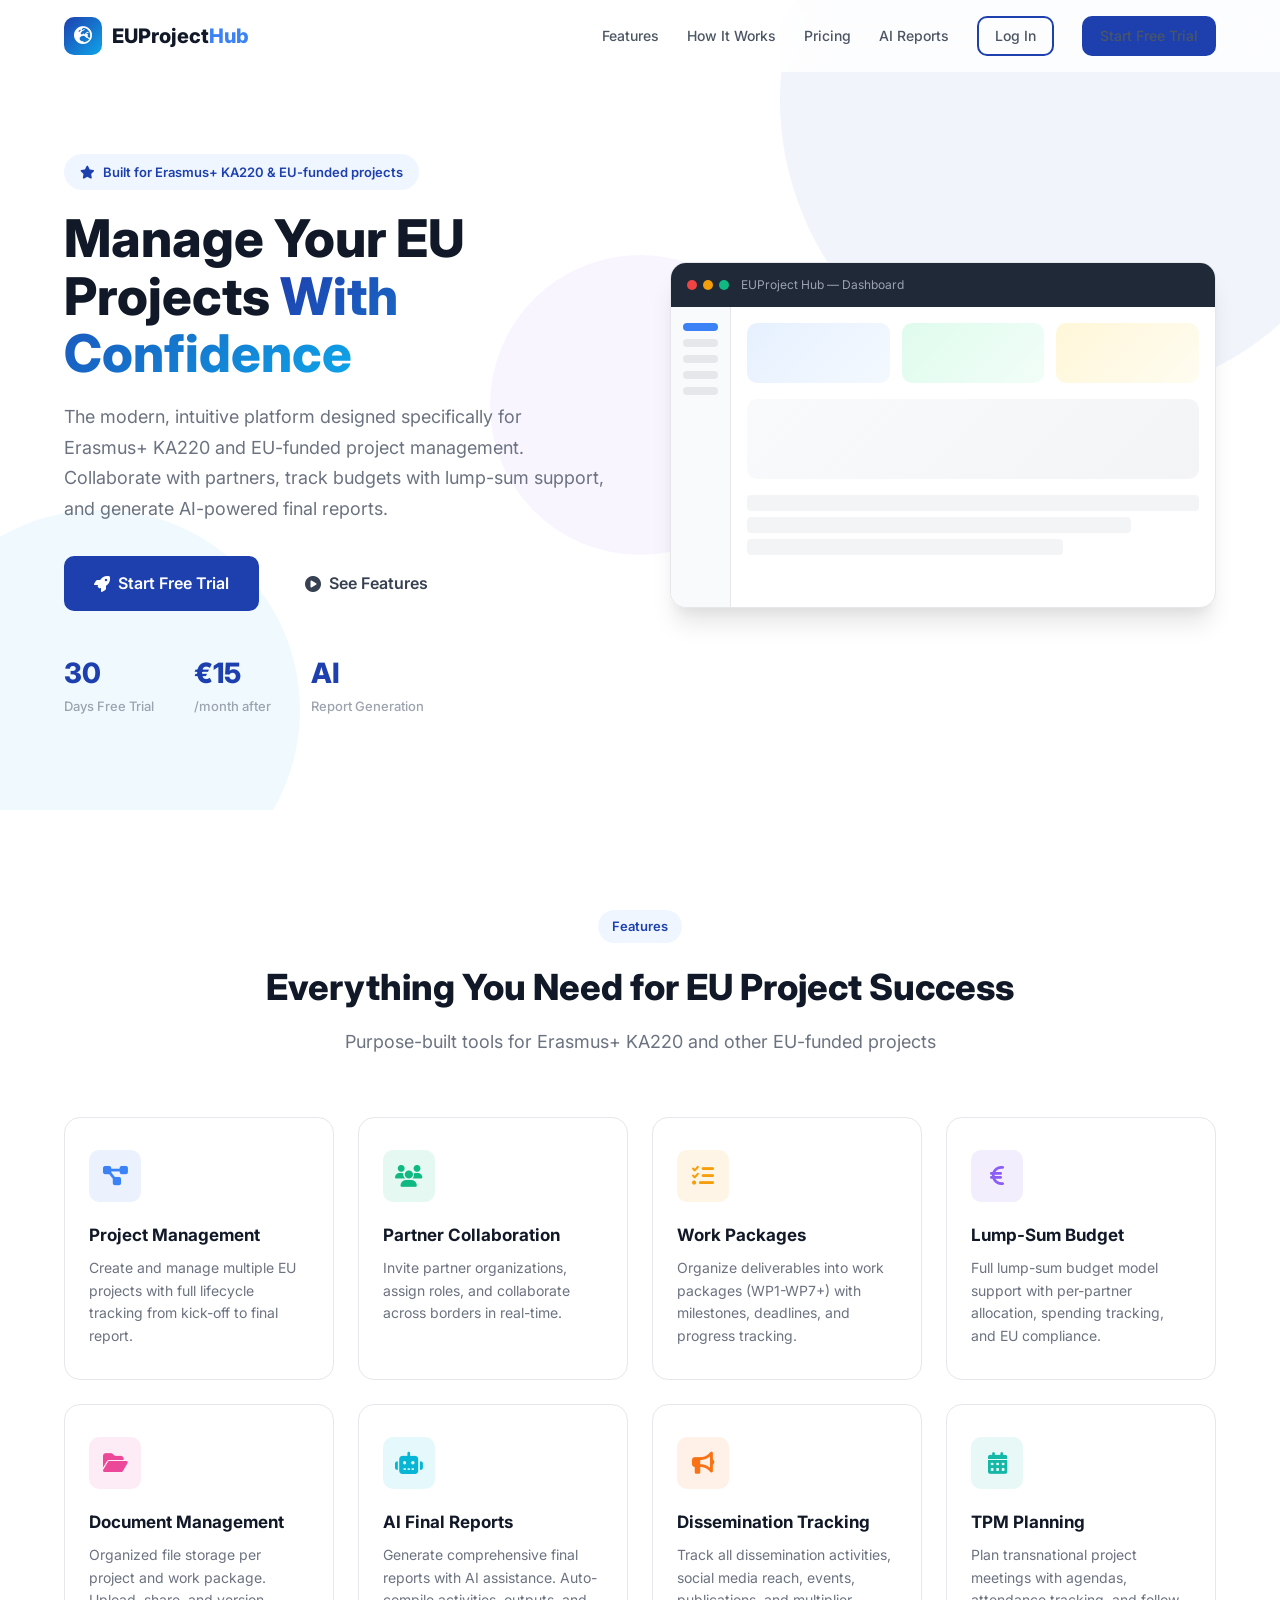
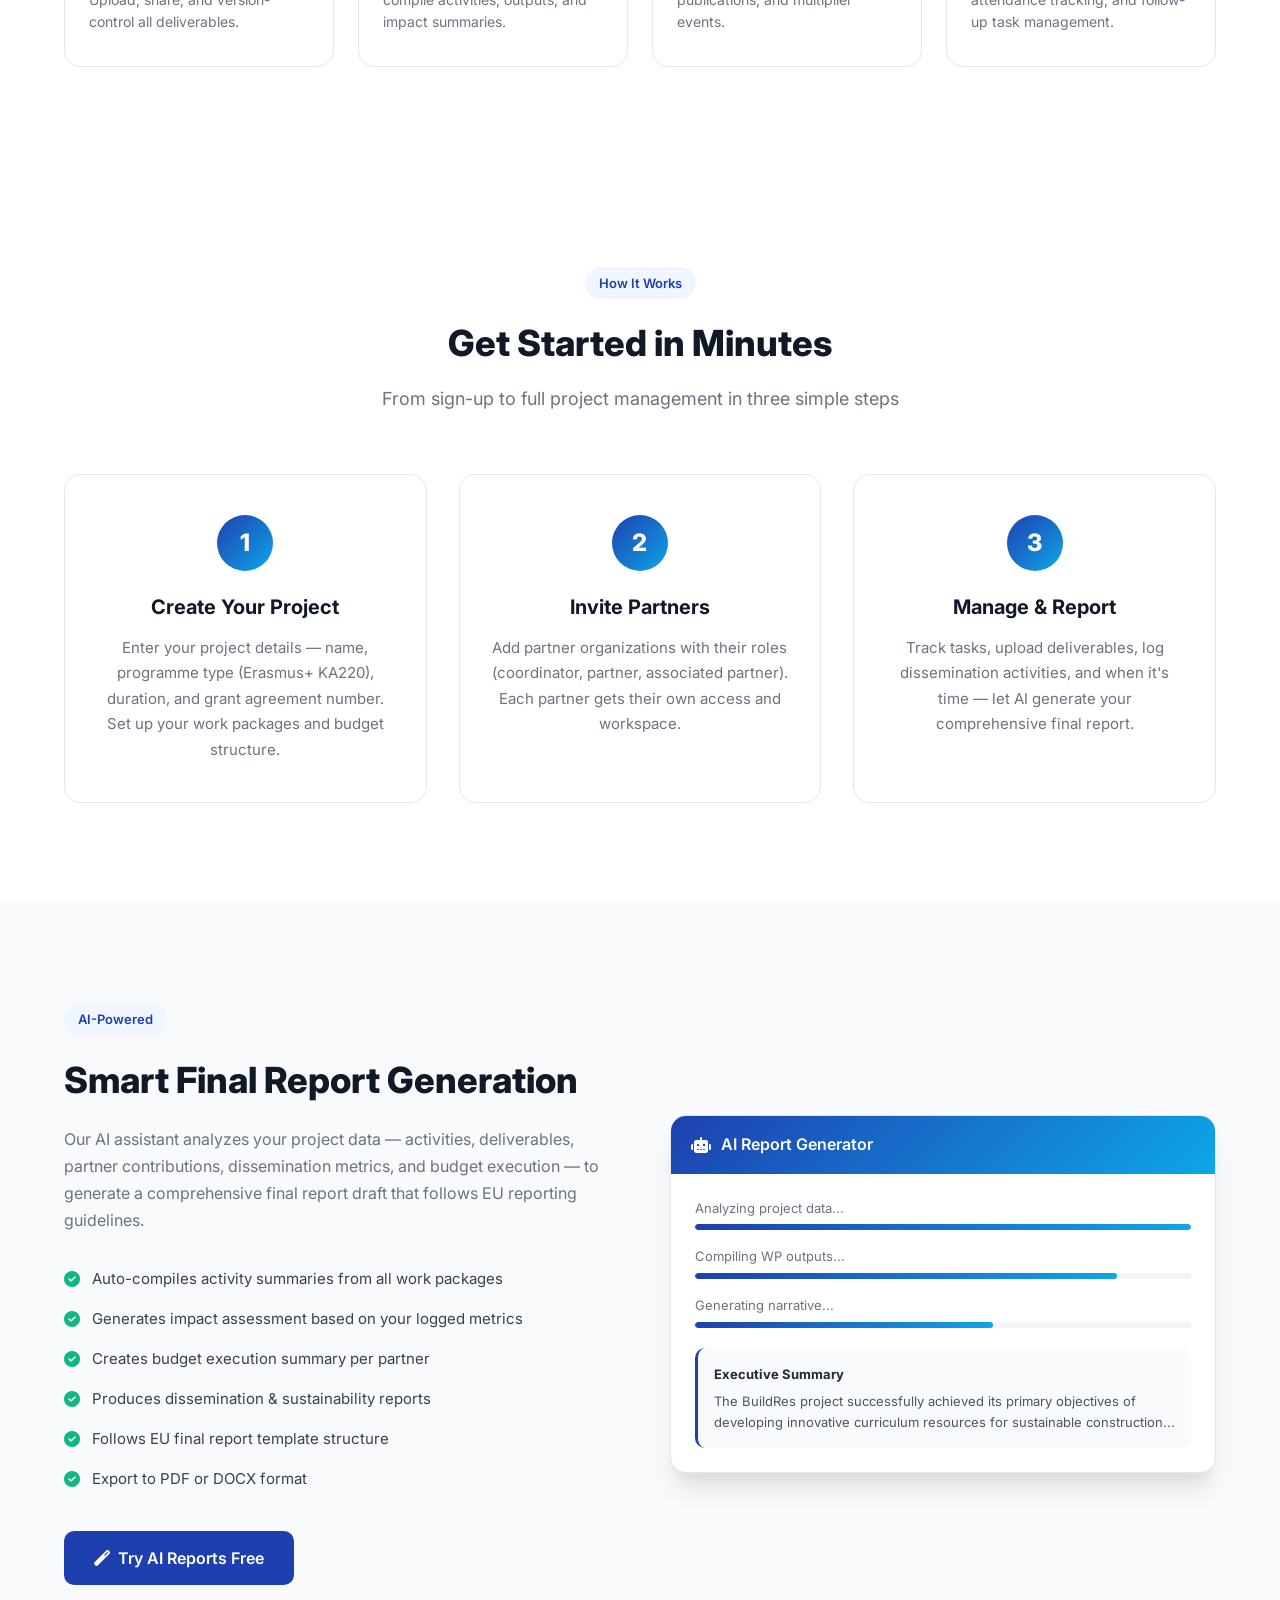
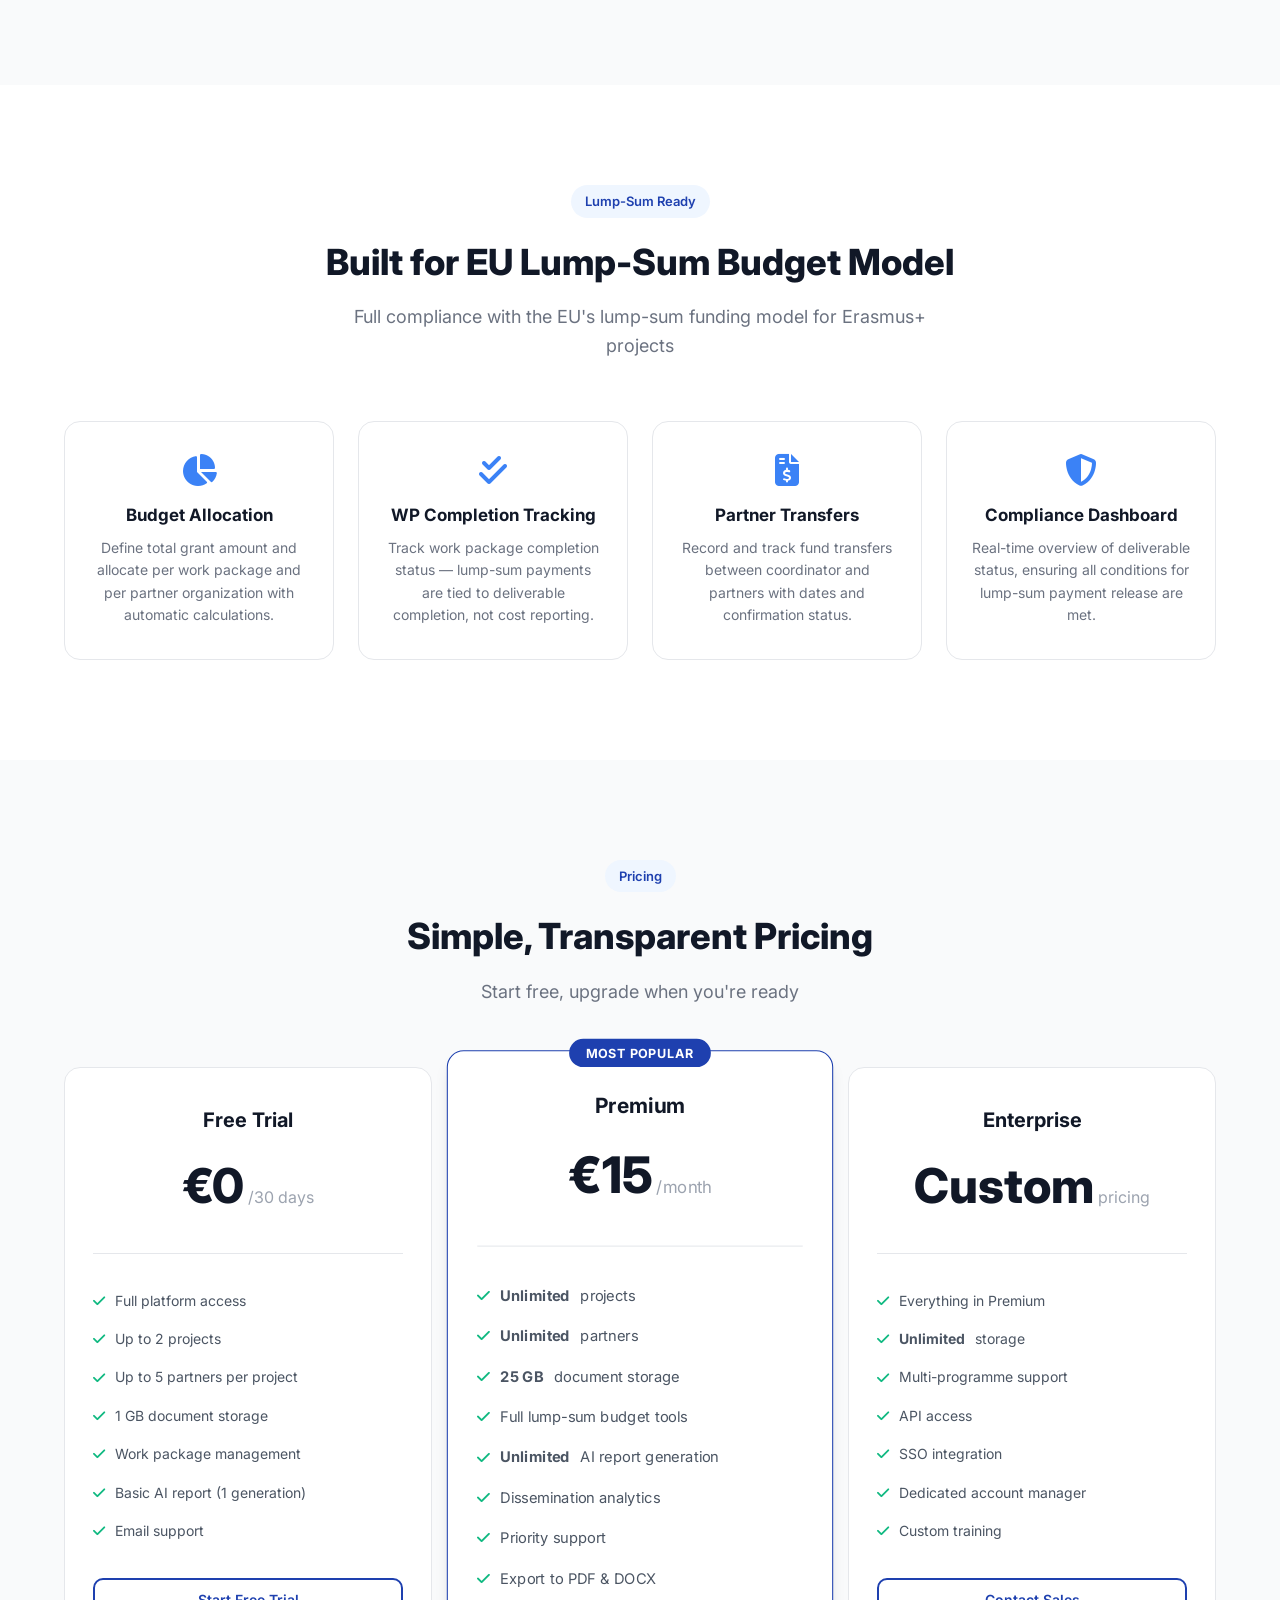
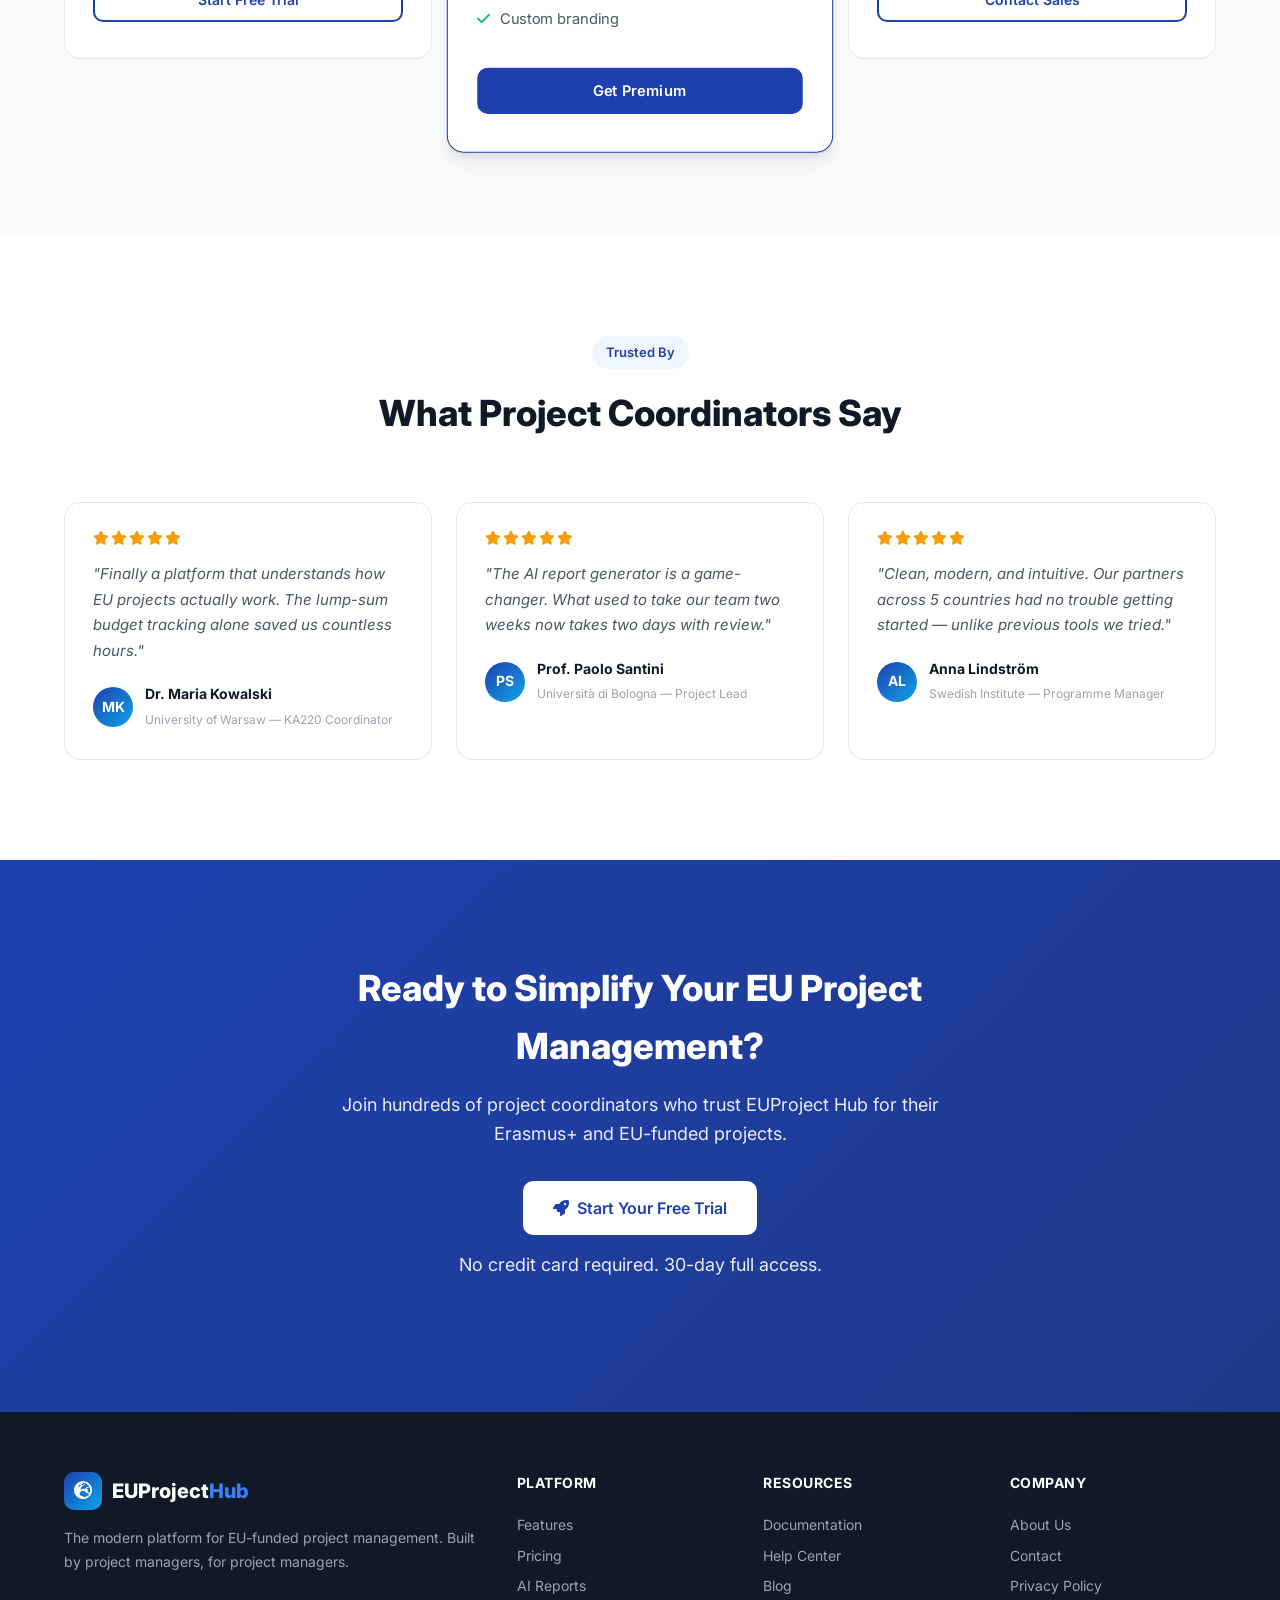
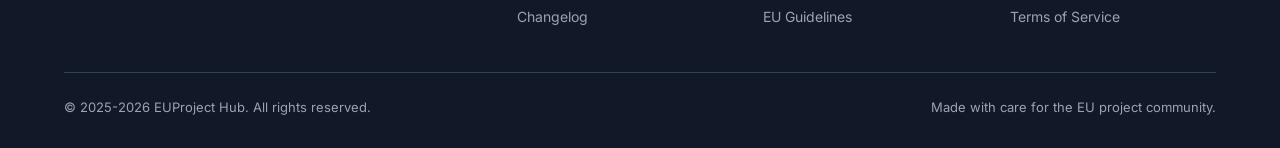
==== index.html @ e7d9fa42 "feat: Build EU project management platform (EUProject Hub) Complete Erasmus+ KA220 project managemen" ====
<!DOCTYPE html>
<html lang="en">
<head>
    <meta charset="UTF-8">
    <meta name="viewport" content="width=device-width, initial-scale=1.0">
    <title>EUProject Hub — Modern EU Project Management Platform</title>
    <link rel="preconnect" href="https://fonts.googleapis.com">
    <link href="https://fonts.googleapis.com/css2?family=Inter:wght@300;400;500;600;700;800&display=swap" rel="stylesheet">
    <link href="https://cdnjs.cloudflare.com/ajax/libs/font-awesome/6.5.0/css/all.min.css" rel="stylesheet">
    <link rel="stylesheet" href="css/styles.css">
</head>
<body class="landing-page">

    <!-- Navigation -->
    <nav class="nav" id="mainNav">
        <div class="nav-container">
            <a href="index.html" class="nav-logo">
                <div class="logo-icon">
                    <i class="fas fa-globe-europe"></i>
                </div>
                <span class="logo-text">EUProject<span class="logo-accent">Hub</span></span>
            </a>
            <div class="nav-links" id="navLinks">
                <a href="#features">Features</a>
                <a href="#how-it-works">How It Works</a>
                <a href="#pricing">Pricing</a>
                <a href="#ai-features">AI Reports</a>
                <a href="app.html" class="btn btn-outline btn-sm">Log In</a>
                <a href="app.html#register" class="btn btn-primary btn-sm">Start Free Trial</a>
            </div>
            <button class="nav-toggle" id="navToggle">
                <i class="fas fa-bars"></i>
            </button>
        </div>
    </nav>

    <!-- Hero Section -->
    <section class="hero">
        <div class="hero-bg">
            <div class="hero-shape hero-shape-1"></div>
            <div class="hero-shape hero-shape-2"></div>
            <div class="hero-shape hero-shape-3"></div>
        </div>
        <div class="container hero-content">
            <div class="hero-text">
                <div class="hero-badge">
                    <i class="fas fa-star"></i>
                    Built for Erasmus+ KA220 &amp; EU-funded projects
                </div>
                <h1>Manage Your EU Projects <span class="text-gradient">With Confidence</span></h1>
                <p class="hero-subtitle">
                    The modern, intuitive platform designed specifically for Erasmus+ KA220
                    and EU-funded project management. Collaborate with partners, track budgets
                    with lump-sum support, and generate AI-powered final reports.
                </p>
                <div class="hero-cta">
                    <a href="app.html#register" class="btn btn-primary btn-lg">
                        <i class="fas fa-rocket"></i> Start Free Trial
                    </a>
                    <a href="#features" class="btn btn-ghost btn-lg">
                        <i class="fas fa-play-circle"></i> See Features
                    </a>
                </div>
                <div class="hero-stats">
                    <div class="hero-stat">
                        <span class="stat-number">30</span>
                        <span class="stat-label">Days Free Trial</span>
                    </div>
                    <div class="hero-stat">
                        <span class="stat-number">€15</span>
                        <span class="stat-label">/month after</span>
                    </div>
                    <div class="hero-stat">
                        <span class="stat-number">AI</span>
                        <span class="stat-label">Report Generation</span>
                    </div>
                </div>
            </div>
            <div class="hero-visual">
                <div class="dashboard-preview">
                    <div class="preview-header">
                        <div class="preview-dots">
                            <span></span><span></span><span></span>
                        </div>
                        <span class="preview-title">EUProject Hub — Dashboard</span>
                    </div>
                    <div class="preview-body">
                        <div class="preview-sidebar">
                            <div class="preview-menu-item active"></div>
                            <div class="preview-menu-item"></div>
                            <div class="preview-menu-item"></div>
                            <div class="preview-menu-item"></div>
                            <div class="preview-menu-item"></div>
                        </div>
                        <div class="preview-content">
                            <div class="preview-card-row">
                                <div class="preview-card c1"></div>
                                <div class="preview-card c2"></div>
                                <div class="preview-card c3"></div>
                            </div>
                            <div class="preview-chart"></div>
                            <div class="preview-table">
                                <div class="preview-row"></div>
                                <div class="preview-row"></div>
                                <div class="preview-row"></div>
                            </div>
                        </div>
                    </div>
                </div>
            </div>
        </div>
    </section>

    <!-- Features Section -->
    <section class="section features-section" id="features">
        <div class="container">
            <div class="section-header">
                <span class="section-badge">Features</span>
                <h2>Everything You Need for EU Project Success</h2>
                <p>Purpose-built tools for Erasmus+ KA220 and other EU-funded projects</p>
            </div>
            <div class="features-grid">
                <div class="feature-card">
                    <div class="feature-icon" style="--accent: #3b82f6;">
                        <i class="fas fa-project-diagram"></i>
                    </div>
                    <h3>Project Management</h3>
                    <p>Create and manage multiple EU projects with full lifecycle tracking from kick-off to final report.</p>
                </div>
                <div class="feature-card">
                    <div class="feature-icon" style="--accent: #10b981;">
                        <i class="fas fa-users"></i>
                    </div>
                    <h3>Partner Collaboration</h3>
                    <p>Invite partner organizations, assign roles, and collaborate across borders in real-time.</p>
                </div>
                <div class="feature-card">
                    <div class="feature-icon" style="--accent: #f59e0b;">
                        <i class="fas fa-tasks"></i>
                    </div>
                    <h3>Work Packages</h3>
                    <p>Organize deliverables into work packages (WP1-WP7+) with milestones, deadlines, and progress tracking.</p>
                </div>
                <div class="feature-card">
                    <div class="feature-icon" style="--accent: #8b5cf6;">
                        <i class="fas fa-euro-sign"></i>
                    </div>
                    <h3>Lump-Sum Budget</h3>
                    <p>Full lump-sum budget model support with per-partner allocation, spending tracking, and EU compliance.</p>
                </div>
                <div class="feature-card">
                    <div class="feature-icon" style="--accent: #ec4899;">
                        <i class="fas fa-folder-open"></i>
                    </div>
                    <h3>Document Management</h3>
                    <p>Organized file storage per project and work package. Upload, share, and version-control all deliverables.</p>
                </div>
                <div class="feature-card">
                    <div class="feature-icon" style="--accent: #06b6d4;">
                        <i class="fas fa-robot"></i>
                    </div>
                    <h3>AI Final Reports</h3>
                    <p>Generate comprehensive final reports with AI assistance. Auto-compile activities, outputs, and impact summaries.</p>
                </div>
                <div class="feature-card">
                    <div class="feature-icon" style="--accent: #f97316;">
                        <i class="fas fa-bullhorn"></i>
                    </div>
                    <h3>Dissemination Tracking</h3>
                    <p>Track all dissemination activities, social media reach, events, publications, and multiplier events.</p>
                </div>
                <div class="feature-card">
                    <div class="feature-icon" style="--accent: #14b8a6;">
                        <i class="fas fa-calendar-alt"></i>
                    </div>
                    <h3>TPM Planning</h3>
                    <p>Plan transnational project meetings with agendas, attendance tracking, and follow-up task management.</p>
                </div>
            </div>
        </div>
    </section>

    <!-- How It Works -->
    <section class="section how-section" id="how-it-works">
        <div class="container">
            <div class="section-header">
                <span class="section-badge">How It Works</span>
                <h2>Get Started in Minutes</h2>
                <p>From sign-up to full project management in three simple steps</p>
            </div>
            <div class="steps-grid">
                <div class="step-card">
                    <div class="step-number">1</div>
                    <h3>Create Your Project</h3>
                    <p>Enter your project details — name, programme type (Erasmus+ KA220), duration, and grant agreement number. Set up your work packages and budget structure.</p>
                </div>
                <div class="step-card">
                    <div class="step-number">2</div>
                    <h3>Invite Partners</h3>
                    <p>Add partner organizations with their roles (coordinator, partner, associated partner). Each partner gets their own access and workspace.</p>
                </div>
                <div class="step-card">
                    <div class="step-number">3</div>
                    <h3>Manage & Report</h3>
                    <p>Track tasks, upload deliverables, log dissemination activities, and when it's time — let AI generate your comprehensive final report.</p>
                </div>
            </div>
        </div>
    </section>

    <!-- AI Features Section -->
    <section class="section ai-section" id="ai-features">
        <div class="container">
            <div class="ai-content">
                <div class="ai-text">
                    <span class="section-badge">AI-Powered</span>
                    <h2>Smart Final Report Generation</h2>
                    <p>Our AI assistant analyzes your project data — activities, deliverables, partner contributions, dissemination metrics, and budget execution — to generate a comprehensive final report draft that follows EU reporting guidelines.</p>
                    <ul class="ai-features-list">
                        <li><i class="fas fa-check-circle"></i> Auto-compiles activity summaries from all work packages</li>
                        <li><i class="fas fa-check-circle"></i> Generates impact assessment based on your logged metrics</li>
                        <li><i class="fas fa-check-circle"></i> Creates budget execution summary per partner</li>
                        <li><i class="fas fa-check-circle"></i> Produces dissemination & sustainability reports</li>
                        <li><i class="fas fa-check-circle"></i> Follows EU final report template structure</li>
                        <li><i class="fas fa-check-circle"></i> Export to PDF or DOCX format</li>
                    </ul>
                    <a href="app.html#register" class="btn btn-primary btn-lg">
                        <i class="fas fa-magic"></i> Try AI Reports Free
                    </a>
                </div>
                <div class="ai-visual">
                    <div class="ai-preview">
                        <div class="ai-preview-header">
                            <i class="fas fa-robot"></i> AI Report Generator
                        </div>
                        <div class="ai-preview-body">
                            <div class="ai-line typing">
                                <span class="ai-label">Analyzing project data...</span>
                                <div class="ai-progress">
                                    <div class="ai-progress-bar" style="width: 100%"></div>
                                </div>
                            </div>
                            <div class="ai-line">
                                <span class="ai-label">Compiling WP outputs...</span>
                                <div class="ai-progress">
                                    <div class="ai-progress-bar" style="width: 85%"></div>
                                </div>
                            </div>
                            <div class="ai-line">
                                <span class="ai-label">Generating narrative...</span>
                                <div class="ai-progress">
                                    <div class="ai-progress-bar" style="width: 60%"></div>
                                </div>
                            </div>
                            <div class="ai-output">
                                <p><strong>Executive Summary</strong></p>
                                <p class="ai-text-preview">The BuildRes project successfully achieved its primary objectives of developing innovative curriculum resources for sustainable construction...</p>
                            </div>
                        </div>
                    </div>
                </div>
            </div>
        </div>
    </section>

    <!-- Lump Sum Section -->
    <section class="section lumpsum-section">
        <div class="container">
            <div class="section-header">
                <span class="section-badge">Lump-Sum Ready</span>
                <h2>Built for EU Lump-Sum Budget Model</h2>
                <p>Full compliance with the EU's lump-sum funding model for Erasmus+ projects</p>
            </div>
            <div class="lumpsum-grid">
                <div class="lumpsum-card">
                    <i class="fas fa-chart-pie"></i>
                    <h3>Budget Allocation</h3>
                    <p>Define total grant amount and allocate per work package and per partner organization with automatic calculations.</p>
                </div>
                <div class="lumpsum-card">
                    <i class="fas fa-check-double"></i>
                    <h3>WP Completion Tracking</h3>
                    <p>Track work package completion status — lump-sum payments are tied to deliverable completion, not cost reporting.</p>
                </div>
                <div class="lumpsum-card">
                    <i class="fas fa-file-invoice-dollar"></i>
                    <h3>Partner Transfers</h3>
                    <p>Record and track fund transfers between coordinator and partners with dates and confirmation status.</p>
                </div>
                <div class="lumpsum-card">
                    <i class="fas fa-shield-alt"></i>
                    <h3>Compliance Dashboard</h3>
                    <p>Real-time overview of deliverable status, ensuring all conditions for lump-sum payment release are met.</p>
                </div>
            </div>
        </div>
    </section>

    <!-- Pricing Section -->
    <section class="section pricing-section" id="pricing">
        <div class="container">
            <div class="section-header">
                <span class="section-badge">Pricing</span>
                <h2>Simple, Transparent Pricing</h2>
                <p>Start free, upgrade when you're ready</p>
            </div>
            <div class="pricing-grid">
                <div class="pricing-card">
                    <div class="pricing-header">
                        <h3>Free Trial</h3>
                        <div class="pricing-price">
                            <span class="price-amount">€0</span>
                            <span class="price-period">/30 days</span>
                        </div>
                    </div>
                    <ul class="pricing-features">
                        <li><i class="fas fa-check"></i> Full platform access</li>
                        <li><i class="fas fa-check"></i> Up to 2 projects</li>
                        <li><i class="fas fa-check"></i> Up to 5 partners per project</li>
                        <li><i class="fas fa-check"></i> 1 GB document storage</li>
                        <li><i class="fas fa-check"></i> Work package management</li>
                        <li><i class="fas fa-check"></i> Basic AI report (1 generation)</li>
                        <li><i class="fas fa-check"></i> Email support</li>
                    </ul>
                    <a href="app.html#register" class="btn btn-outline btn-block">Start Free Trial</a>
                </div>
                <div class="pricing-card pricing-featured">
                    <div class="pricing-badge">Most Popular</div>
                    <div class="pricing-header">
                        <h3>Premium</h3>
                        <div class="pricing-price">
                            <span class="price-amount">€15</span>
                            <span class="price-period">/month</span>
                        </div>
                    </div>
                    <ul class="pricing-features">
                        <li><i class="fas fa-check"></i> <strong>Unlimited</strong> projects</li>
                        <li><i class="fas fa-check"></i> <strong>Unlimited</strong> partners</li>
                        <li><i class="fas fa-check"></i> <strong>25 GB</strong> document storage</li>
                        <li><i class="fas fa-check"></i> Full lump-sum budget tools</li>
                        <li><i class="fas fa-check"></i> <strong>Unlimited</strong> AI report generation</li>
                        <li><i class="fas fa-check"></i> Dissemination analytics</li>
                        <li><i class="fas fa-check"></i> Priority support</li>
                        <li><i class="fas fa-check"></i> Export to PDF & DOCX</li>
                        <li><i class="fas fa-check"></i> Custom branding</li>
                    </ul>
                    <a href="app.html#register" class="btn btn-primary btn-block">Get Premium</a>
                </div>
                <div class="pricing-card">
                    <div class="pricing-header">
                        <h3>Enterprise</h3>
                        <div class="pricing-price">
                            <span class="price-amount">Custom</span>
                            <span class="price-period">pricing</span>
                        </div>
                    </div>
                    <ul class="pricing-features">
                        <li><i class="fas fa-check"></i> Everything in Premium</li>
                        <li><i class="fas fa-check"></i> <strong>Unlimited</strong> storage</li>
                        <li><i class="fas fa-check"></i> Multi-programme support</li>
                        <li><i class="fas fa-check"></i> API access</li>
                        <li><i class="fas fa-check"></i> SSO integration</li>
                        <li><i class="fas fa-check"></i> Dedicated account manager</li>
                        <li><i class="fas fa-check"></i> Custom training</li>
                    </ul>
                    <a href="mailto:contact@euprojecthub.eu" class="btn btn-outline btn-block">Contact Sales</a>
                </div>
            </div>
        </div>
    </section>

    <!-- Testimonials -->
    <section class="section testimonials-section">
        <div class="container">
            <div class="section-header">
                <span class="section-badge">Trusted By</span>
                <h2>What Project Coordinators Say</h2>
            </div>
            <div class="testimonials-grid">
                <div class="testimonial-card">
                    <div class="testimonial-stars">
                        <i class="fas fa-star"></i><i class="fas fa-star"></i><i class="fas fa-star"></i><i class="fas fa-star"></i><i class="fas fa-star"></i>
                    </div>
                    <p>"Finally a platform that understands how EU projects actually work. The lump-sum budget tracking alone saved us countless hours."</p>
                    <div class="testimonial-author">
                        <div class="author-avatar">MK</div>
                        <div>
                            <strong>Dr. Maria Kowalski</strong>
                            <span>University of Warsaw — KA220 Coordinator</span>
                        </div>
                    </div>
                </div>
                <div class="testimonial-card">
                    <div class="testimonial-stars">
                        <i class="fas fa-star"></i><i class="fas fa-star"></i><i class="fas fa-star"></i><i class="fas fa-star"></i><i class="fas fa-star"></i>
                    </div>
                    <p>"The AI report generator is a game-changer. What used to take our team two weeks now takes two days with review."</p>
                    <div class="testimonial-author">
                        <div class="author-avatar">PS</div>
                        <div>
                            <strong>Prof. Paolo Santini</strong>
                            <span>Università di Bologna — Project Lead</span>
                        </div>
                    </div>
                </div>
                <div class="testimonial-card">
                    <div class="testimonial-stars">
                        <i class="fas fa-star"></i><i class="fas fa-star"></i><i class="fas fa-star"></i><i class="fas fa-star"></i><i class="fas fa-star"></i>
                    </div>
                    <p>"Clean, modern, and intuitive. Our partners across 5 countries had no trouble getting started — unlike previous tools we tried."</p>
                    <div class="testimonial-author">
                        <div class="author-avatar">AL</div>
                        <div>
                            <strong>Anna Lindström</strong>
                            <span>Swedish Institute — Programme Manager</span>
                        </div>
                    </div>
                </div>
            </div>
        </div>
    </section>

    <!-- CTA Section -->
    <section class="section cta-section">
        <div class="container">
            <div class="cta-content">
                <h2>Ready to Simplify Your EU Project Management?</h2>
                <p>Join hundreds of project coordinators who trust EUProject Hub for their Erasmus+ and EU-funded projects.</p>
                <div class="cta-buttons">
                    <a href="app.html#register" class="btn btn-white btn-lg">
                        <i class="fas fa-rocket"></i> Start Your Free Trial
                    </a>
                </div>
                <p class="cta-note">No credit card required. 30-day full access.</p>
            </div>
        </div>
    </section>

    <!-- Footer -->
    <footer class="footer">
        <div class="container">
            <div class="footer-grid">
                <div class="footer-brand">
                    <a href="index.html" class="nav-logo">
                        <div class="logo-icon">
                            <i class="fas fa-globe-europe"></i>
                        </div>
                        <span class="logo-text">EUProject<span class="logo-accent">Hub</span></span>
                    </a>
                    <p>The modern platform for EU-funded project management. Built by project managers, for project managers.</p>
                </div>
                <div class="footer-links">
                    <h4>Platform</h4>
                    <a href="#features">Features</a>
                    <a href="#pricing">Pricing</a>
                    <a href="#ai-features">AI Reports</a>
                    <a href="#">Changelog</a>
                </div>
                <div class="footer-links">
                    <h4>Resources</h4>
                    <a href="#">Documentation</a>
                    <a href="#">Help Center</a>
                    <a href="#">Blog</a>
                    <a href="#">EU Guidelines</a>
                </div>
                <div class="footer-links">
                    <h4>Company</h4>
                    <a href="#">About Us</a>
                    <a href="#">Contact</a>
                    <a href="#">Privacy Policy</a>
                    <a href="#">Terms of Service</a>
                </div>
            </div>
            <div class="footer-bottom">
                <p>&copy; 2025-2026 EUProject Hub. All rights reserved.</p>
                <p>Made with care for the EU project community.</p>
            </div>
        </div>
    </footer>

    <script>
        // Navbar scroll effect
        window.addEventListener('scroll', () => {
            const nav = document.getElementById('mainNav');
            if (window.scrollY > 50) {
                nav.classList.add('nav-scrolled');
            } else {
                nav.classList.remove('nav-scrolled');
            }
        });

        // Mobile menu toggle
        document.getElementById('navToggle').addEventListener('click', () => {
            document.getElementById('navLinks').classList.toggle('nav-open');
        });

        // Smooth scroll
        document.querySelectorAll('a[href^="#"]').forEach(anchor => {
            anchor.addEventListener('click', function (e) {
                e.preventDefault();
                const target = document.querySelector(this.getAttribute('href'));
                if (target) {
                    target.scrollIntoView({ behavior: 'smooth', block: 'start' });
                    document.getElementById('navLinks').classList.remove('nav-open');
                }
            });
        });
    </script>
</body>
</html>
---- css/styles.css ----
/* ====================================
   EUProject Hub — Global & Landing Styles
   ==================================== */

:root {
    --primary: #1e40af;
    --primary-light: #3b82f6;
    --primary-dark: #1e3a8a;
    --primary-50: #eff6ff;
    --primary-100: #dbeafe;
    --accent: #0ea5e9;
    --accent-light: #38bdf8;
    --success: #10b981;
    --success-light: #d1fae5;
    --warning: #f59e0b;
    --warning-light: #fef3c7;
    --danger: #ef4444;
    --danger-light: #fee2e2;
    --purple: #8b5cf6;
    --purple-light: #ede9fe;

    --gray-50: #f9fafb;
    --gray-100: #f3f4f6;
    --gray-200: #e5e7eb;
    --gray-300: #d1d5db;
    --gray-400: #9ca3af;
    --gray-500: #6b7280;
    --gray-600: #4b5563;
    --gray-700: #374151;
    --gray-800: #1f2937;
    --gray-900: #111827;

    --radius-sm: 6px;
    --radius: 10px;
    --radius-lg: 16px;
    --radius-xl: 24px;

    --shadow-sm: 0 1px 2px rgba(0,0,0,0.05);
    --shadow: 0 1px 3px rgba(0,0,0,0.1), 0 1px 2px rgba(0,0,0,0.06);
    --shadow-md: 0 4px 6px -1px rgba(0,0,0,0.1), 0 2px 4px -1px rgba(0,0,0,0.06);
    --shadow-lg: 0 10px 15px -3px rgba(0,0,0,0.1), 0 4px 6px -2px rgba(0,0,0,0.05);
    --shadow-xl: 0 20px 25px -5px rgba(0,0,0,0.1), 0 10px 10px -5px rgba(0,0,0,0.04);

    --transition: all 0.2s ease;
    --transition-slow: all 0.3s ease;
}

/* Reset */
*, *::before, *::after {
    margin: 0;
    padding: 0;
    box-sizing: border-box;
}

html {
    scroll-behavior: smooth;
}

body {
    font-family: 'Inter', -apple-system, BlinkMacSystemFont, sans-serif;
    color: var(--gray-800);
    line-height: 1.6;
    background: #fff;
    -webkit-font-smoothing: antialiased;
}

a {
    color: var(--primary-light);
    text-decoration: none;
    transition: var(--transition);
}

a:hover {
    color: var(--primary);
}

img {
    max-width: 100%;
}

/* Container */
.container {
    max-width: 1200px;
    margin: 0 auto;
    padding: 0 24px;
}

/* Buttons */
.btn {
    display: inline-flex;
    align-items: center;
    gap: 8px;
    padding: 10px 20px;
    border-radius: var(--radius);
    font-weight: 600;
    font-size: 14px;
    cursor: pointer;
    transition: var(--transition);
    border: 2px solid transparent;
    text-decoration: none;
    font-family: inherit;
    line-height: 1.4;
}

.btn-sm { padding: 8px 16px; font-size: 13px; }
.btn-lg { padding: 14px 28px; font-size: 16px; }
.btn-block { width: 100%; justify-content: center; }

.btn-primary {
    background: var(--primary);
    color: #fff;
    border-color: var(--primary);
}
.btn-primary:hover {
    background: var(--primary-dark);
    border-color: var(--primary-dark);
    color: #fff;
    transform: translateY(-1px);
    box-shadow: var(--shadow-md);
}

.btn-outline {
    background: transparent;
    color: var(--primary);
    border-color: var(--primary);
}
.btn-outline:hover {
    background: var(--primary);
    color: #fff;
}

.btn-ghost {
    background: transparent;
    color: var(--gray-700);
    border-color: transparent;
}
.btn-ghost:hover {
    background: var(--gray-100);
    color: var(--primary);
}

.btn-white {
    background: #fff;
    color: var(--primary);
    border-color: #fff;
}
.btn-white:hover {
    background: var(--primary-50);
    transform: translateY(-1px);
    box-shadow: var(--shadow-lg);
}

.btn-success {
    background: var(--success);
    color: #fff;
    border-color: var(--success);
}
.btn-success:hover {
    background: #059669;
    border-color: #059669;
    color: #fff;
}

.btn-danger {
    background: var(--danger);
    color: #fff;
    border-color: var(--danger);
}

.btn-secondary {
    background: var(--gray-100);
    color: var(--gray-700);
    border-color: var(--gray-200);
}
.btn-secondary:hover {
    background: var(--gray-200);
}

/* Navigation */
.nav {
    position: fixed;
    top: 0;
    left: 0;
    right: 0;
    z-index: 1000;
    padding: 16px 0;
    transition: var(--transition-slow);
    background: rgba(255,255,255,0.8);
    backdrop-filter: blur(20px);
}

.nav-scrolled {
    padding: 10px 0;
    background: rgba(255,255,255,0.95);
    box-shadow: var(--shadow);
}

.nav-container {
    max-width: 1200px;
    margin: 0 auto;
    padding: 0 24px;
    display: flex;
    align-items: center;
    justify-content: space-between;
}

.nav-logo {
    display: flex;
    align-items: center;
    gap: 10px;
    text-decoration: none;
    color: var(--gray-900);
}

.logo-icon {
    width: 38px;
    height: 38px;
    background: linear-gradient(135deg, var(--primary), var(--accent));
    border-radius: var(--radius);
    display: flex;
    align-items: center;
    justify-content: center;
    color: #fff;
    font-size: 18px;
}

.logo-text {
    font-size: 20px;
    font-weight: 800;
    color: var(--gray-900);
}

.logo-accent {
    color: var(--primary-light);
}

.nav-links {
    display: flex;
    align-items: center;
    gap: 28px;
}

.nav-links a {
    color: var(--gray-600);
    font-weight: 500;
    font-size: 14px;
}

.nav-links a:hover {
    color: var(--primary);
}

.nav-toggle {
    display: none;
    background: none;
    border: none;
    font-size: 20px;
    color: var(--gray-700);
    cursor: pointer;
}

@media (max-width: 768px) {
    .nav-toggle { display: block; }
    .nav-links {
        display: none;
        position: absolute;
        top: 100%;
        left: 0;
        right: 0;
        background: #fff;
        flex-direction: column;
        padding: 20px;
        box-shadow: var(--shadow-lg);
        gap: 16px;
    }
    .nav-links.nav-open { display: flex; }
}

/* Hero */
.hero {
    padding: 140px 0 80px;
    position: relative;
    overflow: hidden;
    min-height: 90vh;
    display: flex;
    align-items: center;
}

.hero-bg {
    position: absolute;
    inset: 0;
    overflow: hidden;
}

.hero-shape {
    position: absolute;
    border-radius: 50%;
    opacity: 0.06;
}

.hero-shape-1 {
    width: 600px;
    height: 600px;
    background: var(--primary);
    top: -200px;
    right: -100px;
}

.hero-shape-2 {
    width: 400px;
    height: 400px;
    background: var(--accent);
    bottom: -100px;
    left: -100px;
}

.hero-shape-3 {
    width: 300px;
    height: 300px;
    background: var(--purple);
    top: 50%;
    left: 50%;
    transform: translate(-50%, -50%);
}

.hero-content {
    display: grid;
    grid-template-columns: 1fr 1fr;
    gap: 60px;
    align-items: center;
    position: relative;
    z-index: 1;
}

.hero-badge {
    display: inline-flex;
    align-items: center;
    gap: 8px;
    background: var(--primary-50);
    color: var(--primary);
    padding: 8px 16px;
    border-radius: 50px;
    font-size: 13px;
    font-weight: 600;
    margin-bottom: 20px;
}

.hero h1 {
    font-size: 52px;
    font-weight: 800;
    line-height: 1.1;
    margin-bottom: 20px;
    color: var(--gray-900);
}

.text-gradient {
    background: linear-gradient(135deg, var(--primary), var(--accent));
    -webkit-background-clip: text;
    -webkit-text-fill-color: transparent;
    background-clip: text;
}

.hero-subtitle {
    font-size: 18px;
    color: var(--gray-500);
    line-height: 1.7;
    margin-bottom: 32px;
}

.hero-cta {
    display: flex;
    gap: 16px;
    margin-bottom: 40px;
}

.hero-stats {
    display: flex;
    gap: 40px;
}

.hero-stat {
    display: flex;
    flex-direction: column;
}

.stat-number {
    font-size: 28px;
    font-weight: 800;
    color: var(--primary);
}

.stat-label {
    font-size: 13px;
    color: var(--gray-400);
    font-weight: 500;
}

/* Dashboard Preview */
.dashboard-preview {
    background: #fff;
    border-radius: var(--radius-lg);
    box-shadow: var(--shadow-xl);
    overflow: hidden;
    border: 1px solid var(--gray-200);
}

.preview-header {
    background: var(--gray-800);
    padding: 12px 16px;
    display: flex;
    align-items: center;
    gap: 12px;
}

.preview-dots {
    display: flex;
    gap: 6px;
}

.preview-dots span {
    width: 10px;
    height: 10px;
    border-radius: 50%;
    background: var(--gray-600);
}

.preview-dots span:first-child { background: #ef4444; }
.preview-dots span:nth-child(2) { background: #f59e0b; }
.preview-dots span:last-child { background: #10b981; }

.preview-title {
    color: var(--gray-400);
    font-size: 12px;
}

.preview-body {
    display: flex;
    min-height: 300px;
}

.preview-sidebar {
    width: 60px;
    background: var(--gray-50);
    border-right: 1px solid var(--gray-200);
    padding: 16px 12px;
    display: flex;
    flex-direction: column;
    gap: 8px;
}

.preview-menu-item {
    height: 8px;
    border-radius: 4px;
    background: var(--gray-200);
}

.preview-menu-item.active {
    background: var(--primary-light);
}

.preview-content {
    flex: 1;
    padding: 16px;
}

.preview-card-row {
    display: flex;
    gap: 12px;
    margin-bottom: 16px;
}

.preview-card {
    flex: 1;
    height: 60px;
    border-radius: var(--radius);
    opacity: 0.7;
}

.preview-card.c1 { background: linear-gradient(135deg, var(--primary-100), var(--primary-50)); }
.preview-card.c2 { background: linear-gradient(135deg, var(--success-light), #ecfdf5); }
.preview-card.c3 { background: linear-gradient(135deg, var(--warning-light), #fffbeb); }

.preview-chart {
    height: 80px;
    background: linear-gradient(135deg, var(--gray-50), var(--gray-100));
    border-radius: var(--radius);
    margin-bottom: 16px;
}

.preview-table {
    display: flex;
    flex-direction: column;
    gap: 6px;
}

.preview-row {
    height: 16px;
    background: var(--gray-100);
    border-radius: 4px;
}

.preview-row:first-child { width: 100%; }
.preview-row:nth-child(2) { width: 85%; }
.preview-row:last-child { width: 70%; }

@media (max-width: 768px) {
    .hero { padding: 100px 0 60px; min-height: auto; }
    .hero-content { grid-template-columns: 1fr; gap: 40px; }
    .hero h1 { font-size: 36px; }
    .hero-visual { display: none; }
    .hero-stats { gap: 24px; }
}

/* Sections */
.section {
    padding: 100px 0;
}

.section-header {
    text-align: center;
    margin-bottom: 60px;
}

.section-badge {
    display: inline-block;
    background: var(--primary-50);
    color: var(--primary);
    padding: 6px 14px;
    border-radius: 50px;
    font-size: 13px;
    font-weight: 600;
    margin-bottom: 16px;
}

.section-header h2 {
    font-size: 36px;
    font-weight: 800;
    color: var(--gray-900);
    margin-bottom: 12px;
}

.section-header p {
    font-size: 18px;
    color: var(--gray-500);
    max-width: 600px;
    margin: 0 auto;
}

/* Features Grid */
.features-grid {
    display: grid;
    grid-template-columns: repeat(4, 1fr);
    gap: 24px;
}

.feature-card {
    background: #fff;
    border: 1px solid var(--gray-200);
    border-radius: var(--radius-lg);
    padding: 32px 24px;
    transition: var(--transition-slow);
}

.feature-card:hover {
    transform: translateY(-4px);
    box-shadow: var(--shadow-lg);
    border-color: var(--primary-100);
}

.feature-icon {
    width: 52px;
    height: 52px;
    border-radius: var(--radius);
    background: color-mix(in srgb, var(--accent) 10%, transparent);
    display: flex;
    align-items: center;
    justify-content: center;
    font-size: 22px;
    color: var(--accent);
    margin-bottom: 20px;
}

.feature-card h3 {
    font-size: 17px;
    font-weight: 700;
    margin-bottom: 8px;
    color: var(--gray-900);
}

.feature-card p {
    font-size: 14px;
    color: var(--gray-500);
    line-height: 1.6;
}

@media (max-width: 1024px) {
    .features-grid { grid-template-columns: repeat(2, 1fr); }
}

@media (max-width: 640px) {
    .features-grid { grid-template-columns: 1fr; }
}

/* Steps */
.steps-grid {
    display: grid;
    grid-template-columns: repeat(3, 1fr);
    gap: 32px;
}

.step-card {
    text-align: center;
    padding: 40px 32px;
    background: #fff;
    border-radius: var(--radius-lg);
    border: 1px solid var(--gray-200);
}

.step-number {
    width: 56px;
    height: 56px;
    border-radius: 50%;
    background: linear-gradient(135deg, var(--primary), var(--accent));
    color: #fff;
    display: flex;
    align-items: center;
    justify-content: center;
    font-size: 24px;
    font-weight: 800;
    margin: 0 auto 20px;
}

.step-card h3 {
    font-size: 20px;
    font-weight: 700;
    margin-bottom: 12px;
    color: var(--gray-900);
}

.step-card p {
    font-size: 15px;
    color: var(--gray-500);
    line-height: 1.7;
}

@media (max-width: 768px) {
    .steps-grid { grid-template-columns: 1fr; }
}

/* AI Section */
.ai-section {
    background: var(--gray-50);
}

.ai-content {
    display: grid;
    grid-template-columns: 1fr 1fr;
    gap: 60px;
    align-items: center;
}

.ai-text h2 {
    font-size: 36px;
    font-weight: 800;
    margin-bottom: 16px;
    color: var(--gray-900);
}

.ai-text > p {
    font-size: 16px;
    color: var(--gray-500);
    line-height: 1.7;
    margin-bottom: 24px;
}

.ai-features-list {
    list-style: none;
    margin-bottom: 32px;
}

.ai-features-list li {
    display: flex;
    align-items: center;
    gap: 12px;
    padding: 8px 0;
    font-size: 15px;
    color: var(--gray-700);
}

.ai-features-list i {
    color: var(--success);
    font-size: 16px;
}

.ai-preview {
    background: #fff;
    border-radius: var(--radius-lg);
    box-shadow: var(--shadow-xl);
    overflow: hidden;
    border: 1px solid var(--gray-200);
}

.ai-preview-header {
    background: linear-gradient(135deg, var(--primary), var(--accent));
    color: #fff;
    padding: 16px 20px;
    font-weight: 600;
    display: flex;
    align-items: center;
    gap: 10px;
}

.ai-preview-body {
    padding: 24px;
}

.ai-line {
    margin-bottom: 16px;
}

.ai-label {
    font-size: 13px;
    color: var(--gray-500);
    margin-bottom: 6px;
    display: block;
}

.ai-progress {
    height: 6px;
    background: var(--gray-100);
    border-radius: 3px;
    overflow: hidden;
}

.ai-progress-bar {
    height: 100%;
    background: linear-gradient(90deg, var(--primary), var(--accent));
    border-radius: 3px;
    transition: width 1s ease;
}

.ai-output {
    background: var(--gray-50);
    border-radius: var(--radius);
    padding: 16px;
    border-left: 3px solid var(--primary);
    margin-top: 20px;
}

.ai-output p {
    font-size: 13px;
    color: var(--gray-600);
    line-height: 1.6;
}

.ai-output strong {
    color: var(--gray-800);
}

.ai-text-preview {
    margin-top: 6px;
}

@media (max-width: 768px) {
    .ai-content { grid-template-columns: 1fr; }
}

/* Lump Sum */
.lumpsum-grid {
    display: grid;
    grid-template-columns: repeat(4, 1fr);
    gap: 24px;
}

.lumpsum-card {
    text-align: center;
    padding: 32px 24px;
    background: #fff;
    border: 1px solid var(--gray-200);
    border-radius: var(--radius-lg);
    transition: var(--transition-slow);
}

.lumpsum-card:hover {
    transform: translateY(-4px);
    box-shadow: var(--shadow-lg);
}

.lumpsum-card i {
    font-size: 32px;
    color: var(--primary-light);
    margin-bottom: 16px;
}

.lumpsum-card h3 {
    font-size: 17px;
    font-weight: 700;
    margin-bottom: 8px;
    color: var(--gray-900);
}

.lumpsum-card p {
    font-size: 14px;
    color: var(--gray-500);
    line-height: 1.6;
}

@media (max-width: 1024px) {
    .lumpsum-grid { grid-template-columns: repeat(2, 1fr); }
}

@media (max-width: 640px) {
    .lumpsum-grid { grid-template-columns: 1fr; }
}

/* Pricing */
.pricing-section {
    background: var(--gray-50);
}

.pricing-grid {
    display: grid;
    grid-template-columns: repeat(3, 1fr);
    gap: 24px;
    align-items: start;
}

.pricing-card {
    background: #fff;
    border: 1px solid var(--gray-200);
    border-radius: var(--radius-lg);
    padding: 36px 28px;
    position: relative;
    transition: var(--transition-slow);
}

.pricing-card:hover {
    transform: translateY(-4px);
    box-shadow: var(--shadow-lg);
}

.pricing-featured {
    border-color: var(--primary);
    box-shadow: var(--shadow-lg);
    transform: scale(1.05);
}

.pricing-featured:hover {
    transform: scale(1.05) translateY(-4px);
}

.pricing-badge {
    position: absolute;
    top: -12px;
    left: 50%;
    transform: translateX(-50%);
    background: var(--primary);
    color: #fff;
    padding: 4px 16px;
    border-radius: 50px;
    font-size: 12px;
    font-weight: 700;
    text-transform: uppercase;
    letter-spacing: 0.5px;
}

.pricing-header {
    text-align: center;
    margin-bottom: 28px;
    padding-bottom: 28px;
    border-bottom: 1px solid var(--gray-200);
}

.pricing-header h3 {
    font-size: 20px;
    font-weight: 700;
    margin-bottom: 12px;
    color: var(--gray-900);
}

.price-amount {
    font-size: 48px;
    font-weight: 800;
    color: var(--gray-900);
}

.price-period {
    font-size: 16px;
    color: var(--gray-400);
}

.pricing-features {
    list-style: none;
    margin-bottom: 28px;
}

.pricing-features li {
    display: flex;
    align-items: center;
    gap: 10px;
    padding: 8px 0;
    font-size: 14px;
    color: var(--gray-600);
}

.pricing-features i {
    color: var(--success);
    font-size: 14px;
}

@media (max-width: 768px) {
    .pricing-grid { grid-template-columns: 1fr; max-width: 400px; margin: 0 auto; }
    .pricing-featured { transform: none; }
    .pricing-featured:hover { transform: translateY(-4px); }
}

/* Testimonials */
.testimonials-grid {
    display: grid;
    grid-template-columns: repeat(3, 1fr);
    gap: 24px;
}

.testimonial-card {
    background: #fff;
    border: 1px solid var(--gray-200);
    border-radius: var(--radius-lg);
    padding: 28px;
}

.testimonial-stars {
    color: var(--warning);
    margin-bottom: 16px;
    font-size: 14px;
    display: flex;
    gap: 2px;
}

.testimonial-card > p {
    font-size: 15px;
    color: var(--gray-600);
    line-height: 1.7;
    margin-bottom: 20px;
    font-style: italic;
}

.testimonial-author {
    display: flex;
    align-items: center;
    gap: 12px;
}

.author-avatar {
    width: 40px;
    height: 40px;
    border-radius: 50%;
    background: linear-gradient(135deg, var(--primary), var(--accent));
    color: #fff;
    display: flex;
    align-items: center;
    justify-content: center;
    font-size: 14px;
    font-weight: 700;
}

.testimonial-author strong {
    display: block;
    font-size: 14px;
    color: var(--gray-900);
}

.testimonial-author span {
    font-size: 12px;
    color: var(--gray-400);
}

@media (max-width: 768px) {
    .testimonials-grid { grid-template-columns: 1fr; }
}

/* CTA Section */
.cta-section {
    background: linear-gradient(135deg, var(--primary), var(--primary-dark));
    color: #fff;
}

.cta-content {
    text-align: center;
    max-width: 600px;
    margin: 0 auto;
}

.cta-content h2 {
    font-size: 36px;
    font-weight: 800;
    margin-bottom: 16px;
}

.cta-content > p {
    font-size: 18px;
    opacity: 0.9;
    margin-bottom: 32px;
}

.cta-buttons {
    margin-bottom: 16px;
}

.cta-note {
    font-size: 13px;
    opacity: 0.7;
}

/* Footer */
.footer {
    background: var(--gray-900);
    color: var(--gray-400);
    padding: 60px 0 30px;
}

.footer-grid {
    display: grid;
    grid-template-columns: 2fr 1fr 1fr 1fr;
    gap: 40px;
    margin-bottom: 40px;
}

.footer-brand p {
    margin-top: 16px;
    font-size: 14px;
    line-height: 1.7;
}

.footer-brand .logo-text {
    color: #fff;
}

.footer-links h4 {
    color: #fff;
    font-size: 14px;
    font-weight: 700;
    margin-bottom: 16px;
    text-transform: uppercase;
    letter-spacing: 0.5px;
}

.footer-links a {
    display: block;
    color: var(--gray-400);
    font-size: 14px;
    padding: 4px 0;
}

.footer-links a:hover {
    color: #fff;
}

.footer-bottom {
    border-top: 1px solid var(--gray-700);
    padding-top: 24px;
    display: flex;
    justify-content: space-between;
    font-size: 13px;
}

@media (max-width: 768px) {
    .footer-grid { grid-template-columns: 1fr 1fr; }
    .footer-bottom { flex-direction: column; gap: 8px; }
}
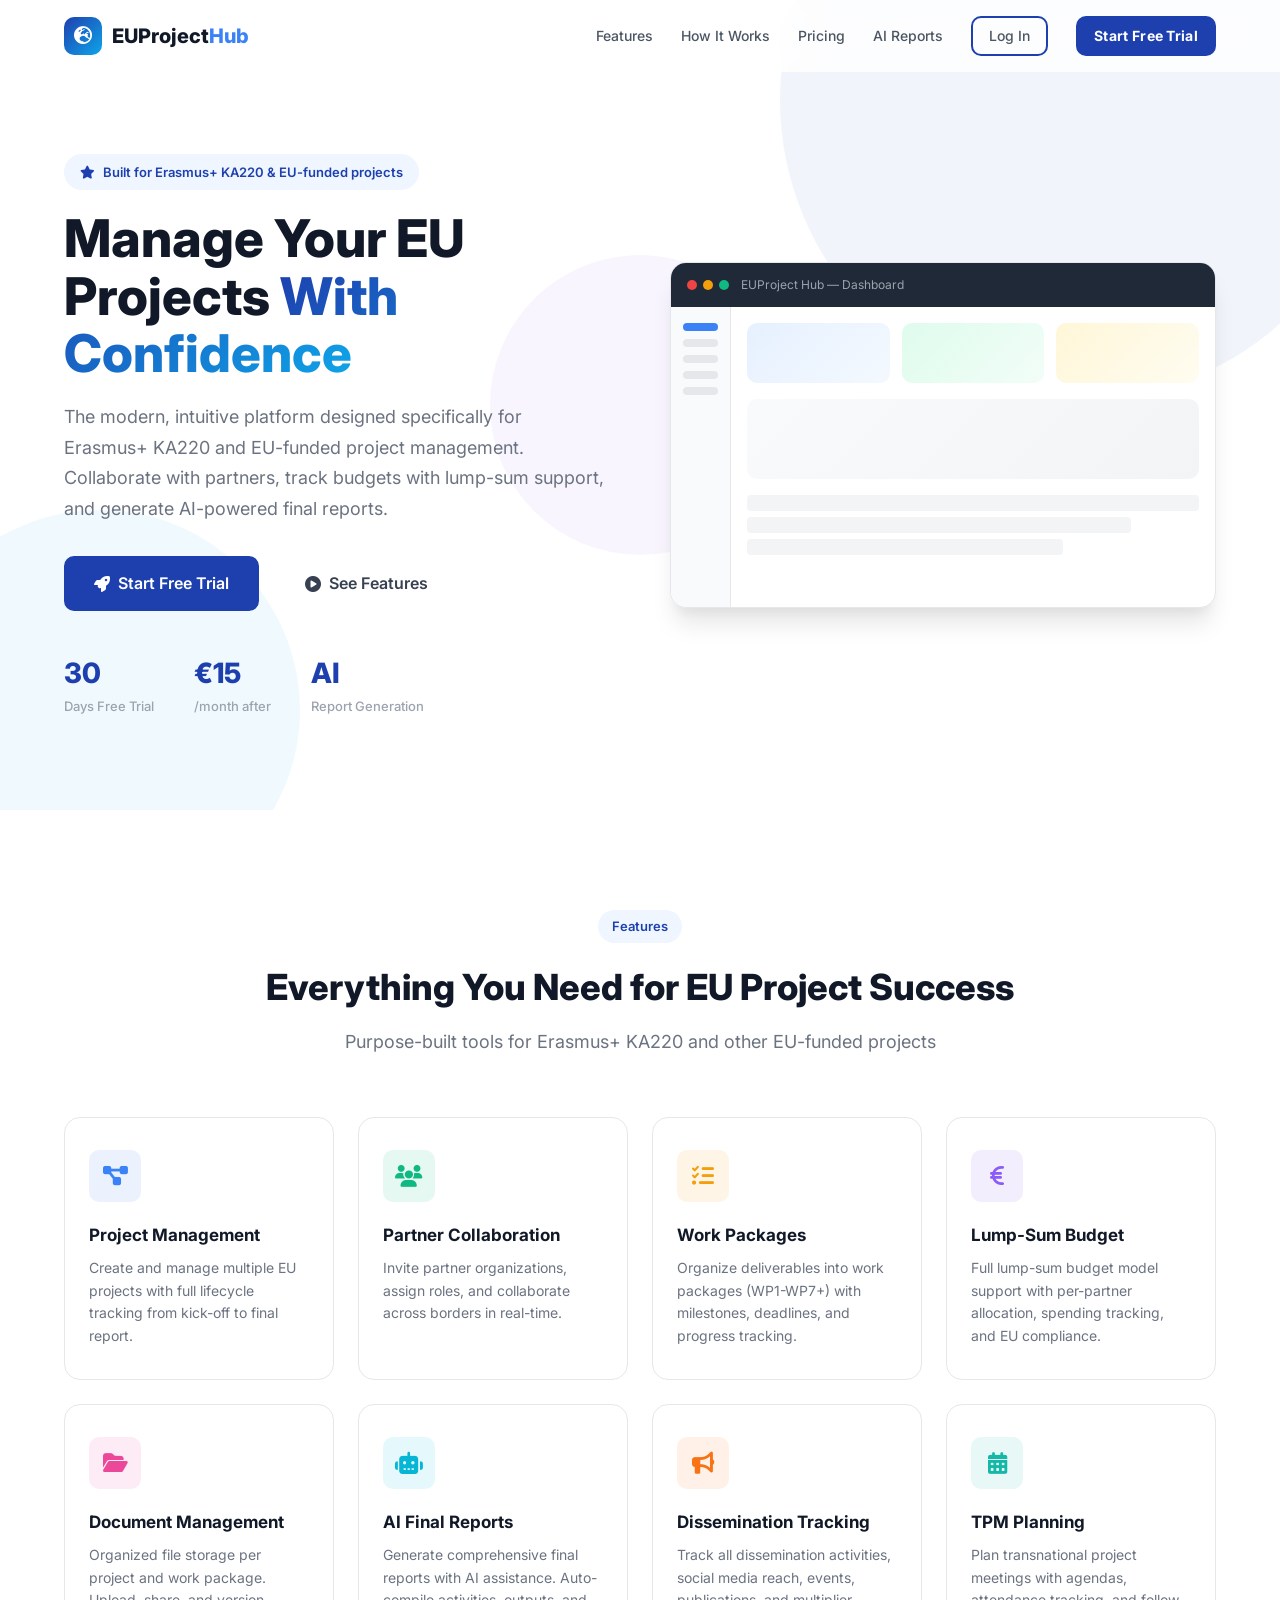
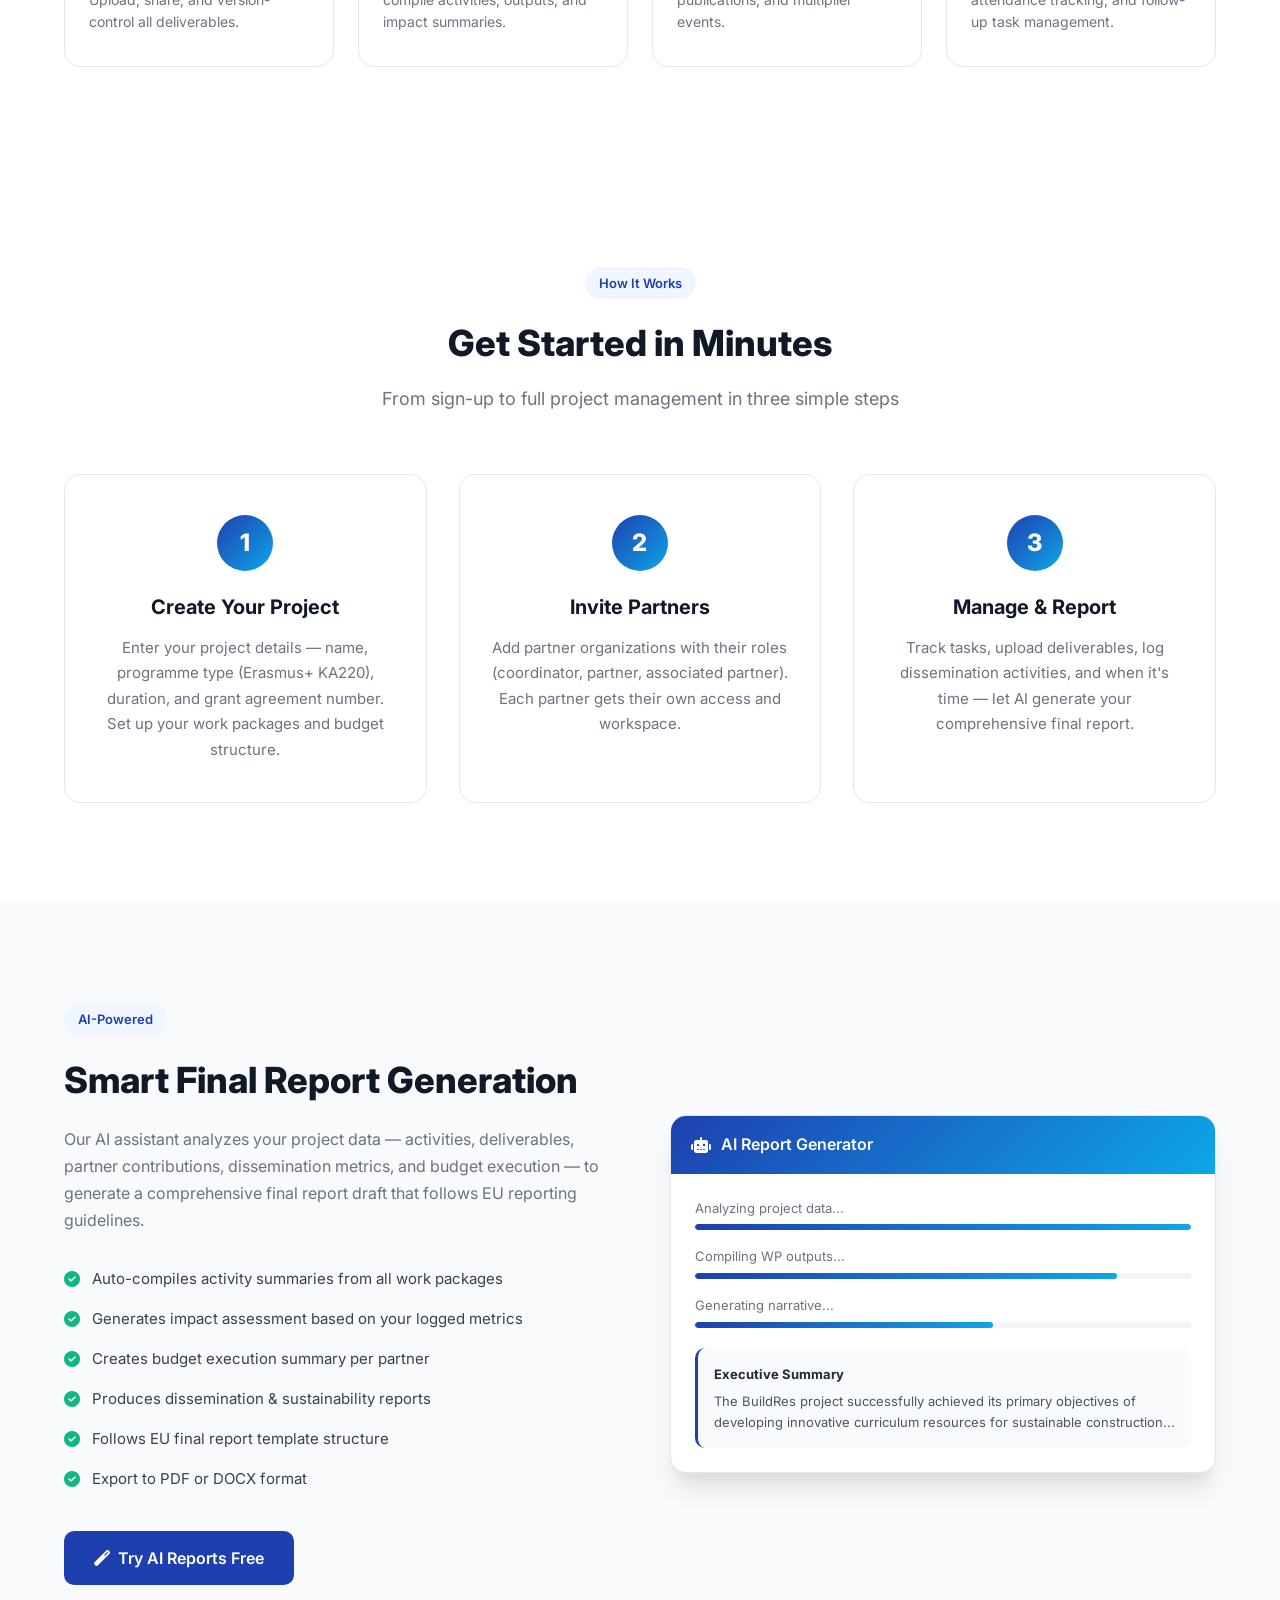
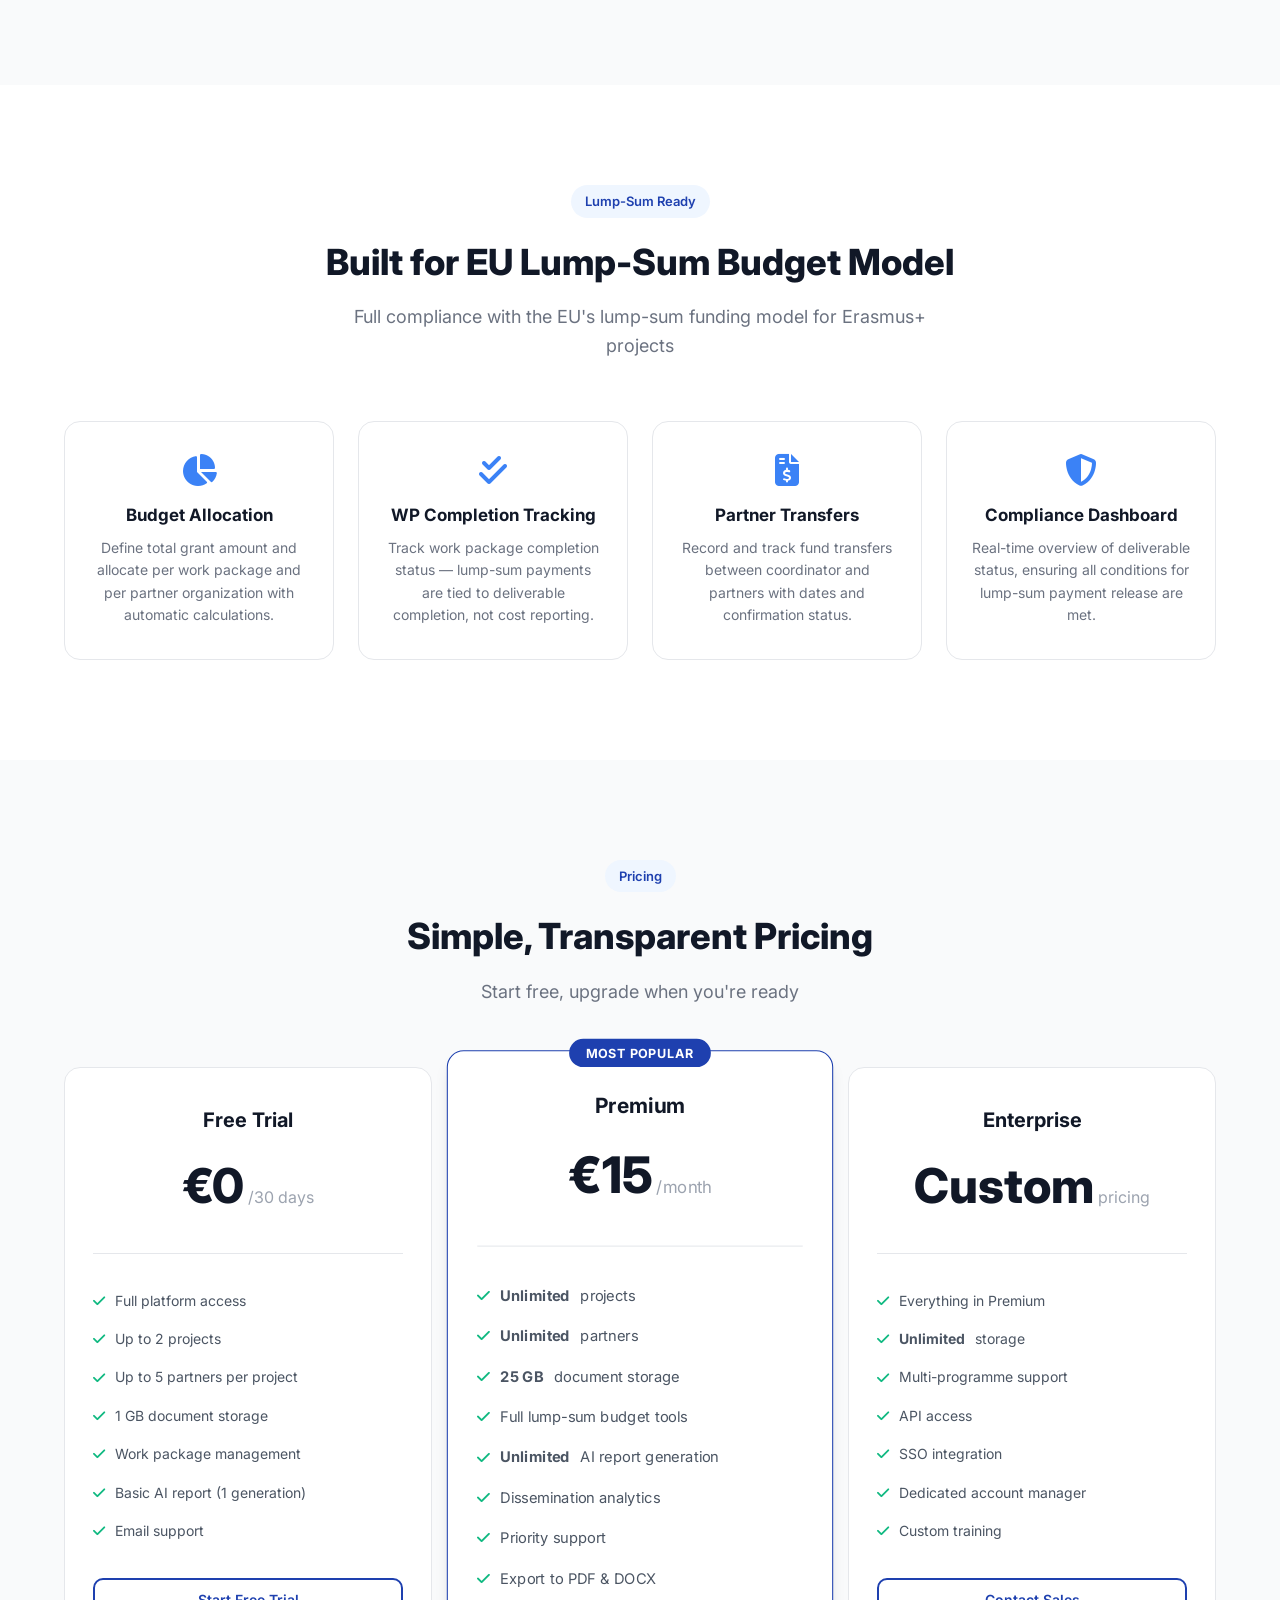
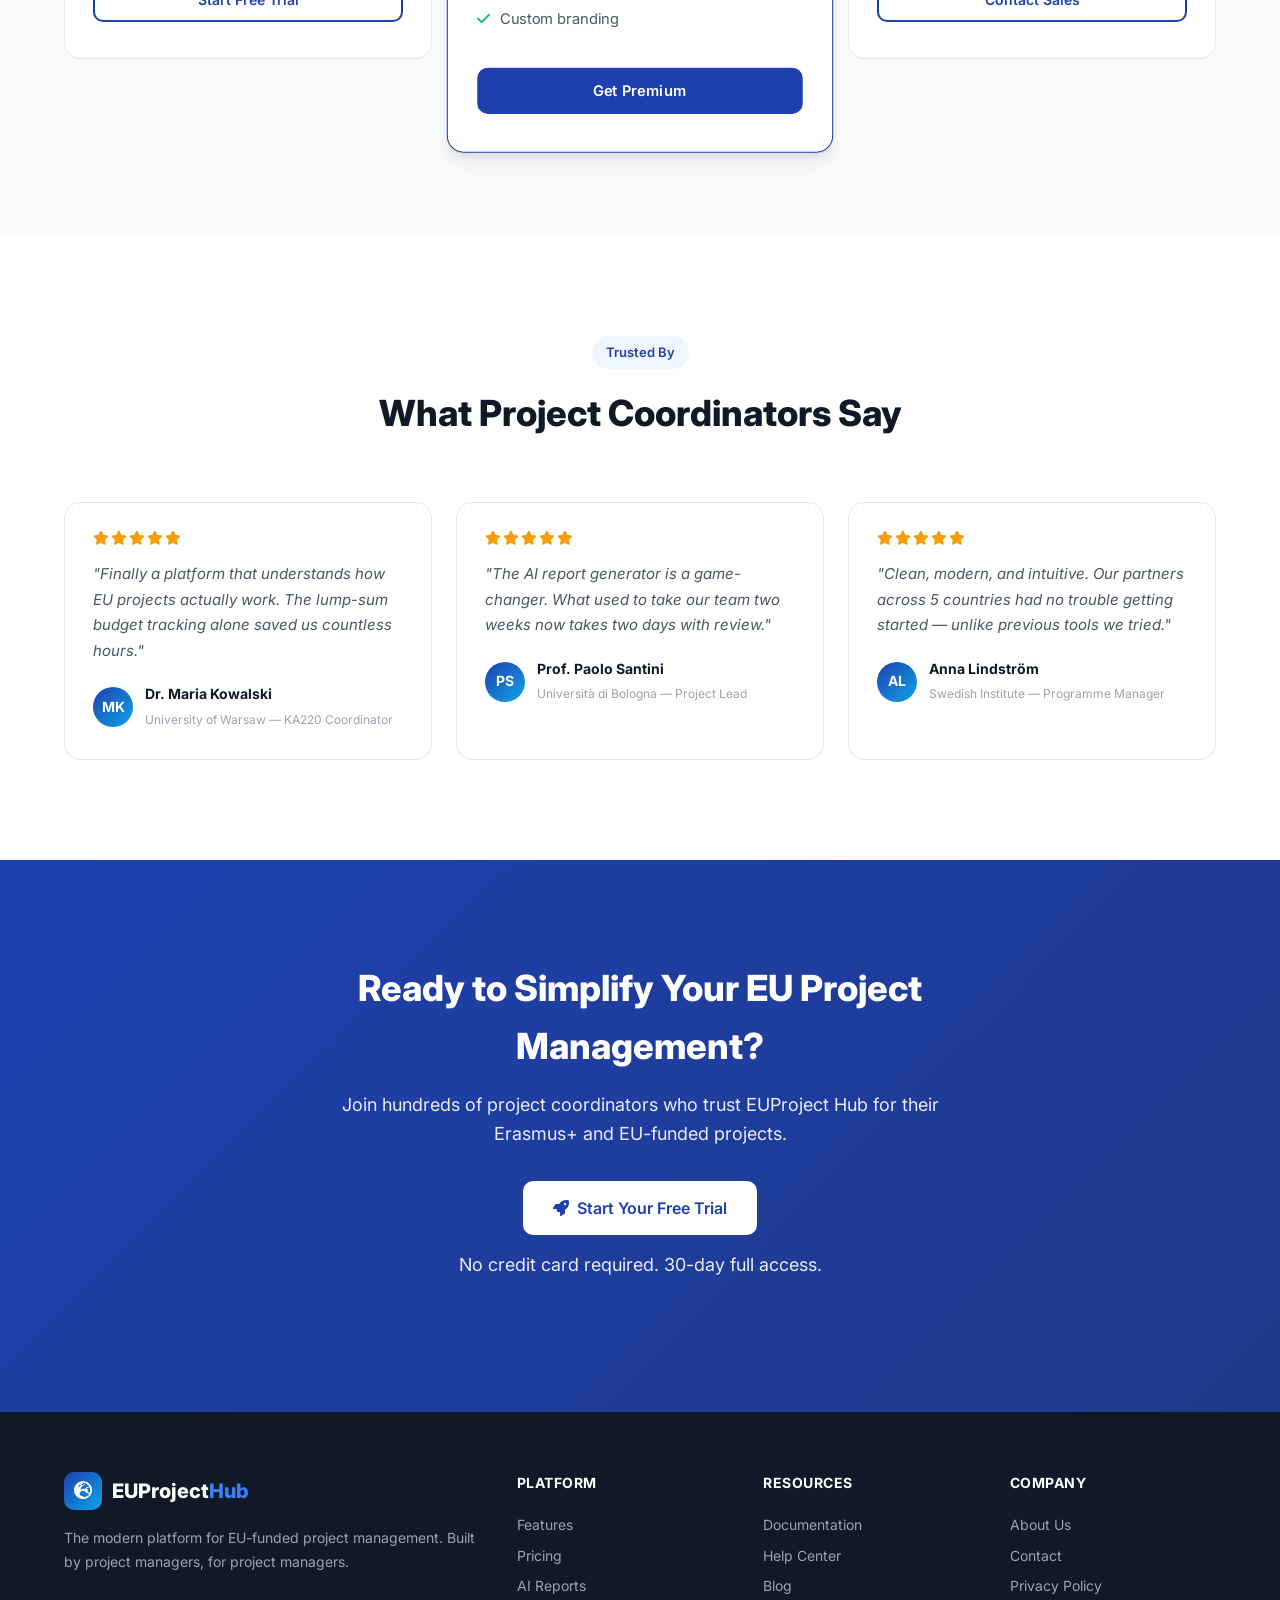
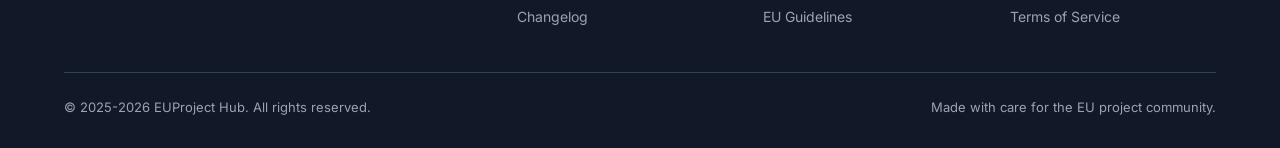
==== commit 1f5a014f: "fix: Improve Start Free Trial button readability - Force white color, bold weight, normal style for " ====
--- a/index.html
+++ b/index.html
@@ -26,7 +26,7 @@
                 <a href="#pricing">Pricing</a>
                 <a href="#ai-features">AI Reports</a>
                 <a href="app.html" class="btn btn-outline btn-sm">Log In</a>
-                <a href="app.html#register" class="btn btn-primary btn-sm">Start Free Trial</a>
+                <a href="app.html#register" class="btn btn-primary btn-sm" style="color:#fff;font-weight:700;letter-spacing:0.3px;font-style:normal">Start Free Trial</a>
             </div>
             <button class="nav-toggle" id="navToggle">
                 <i class="fas fa-bars"></i>
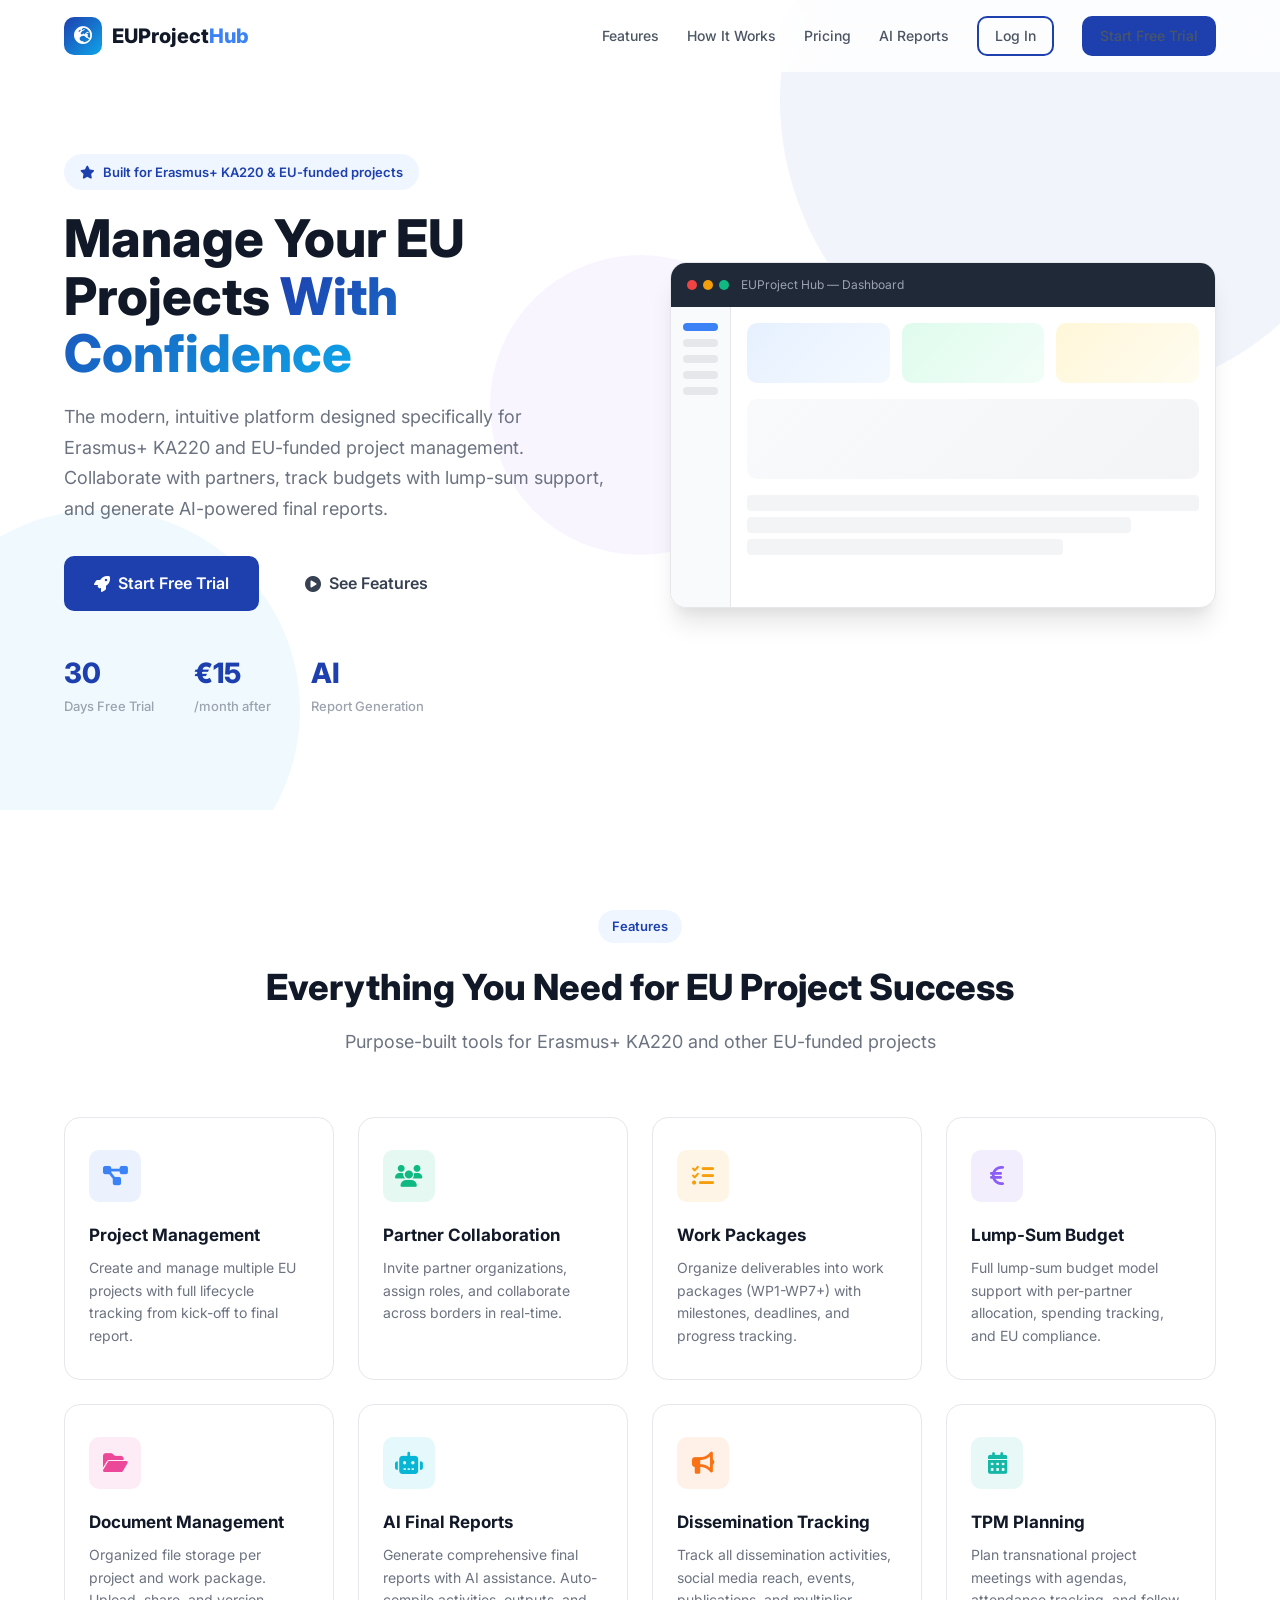
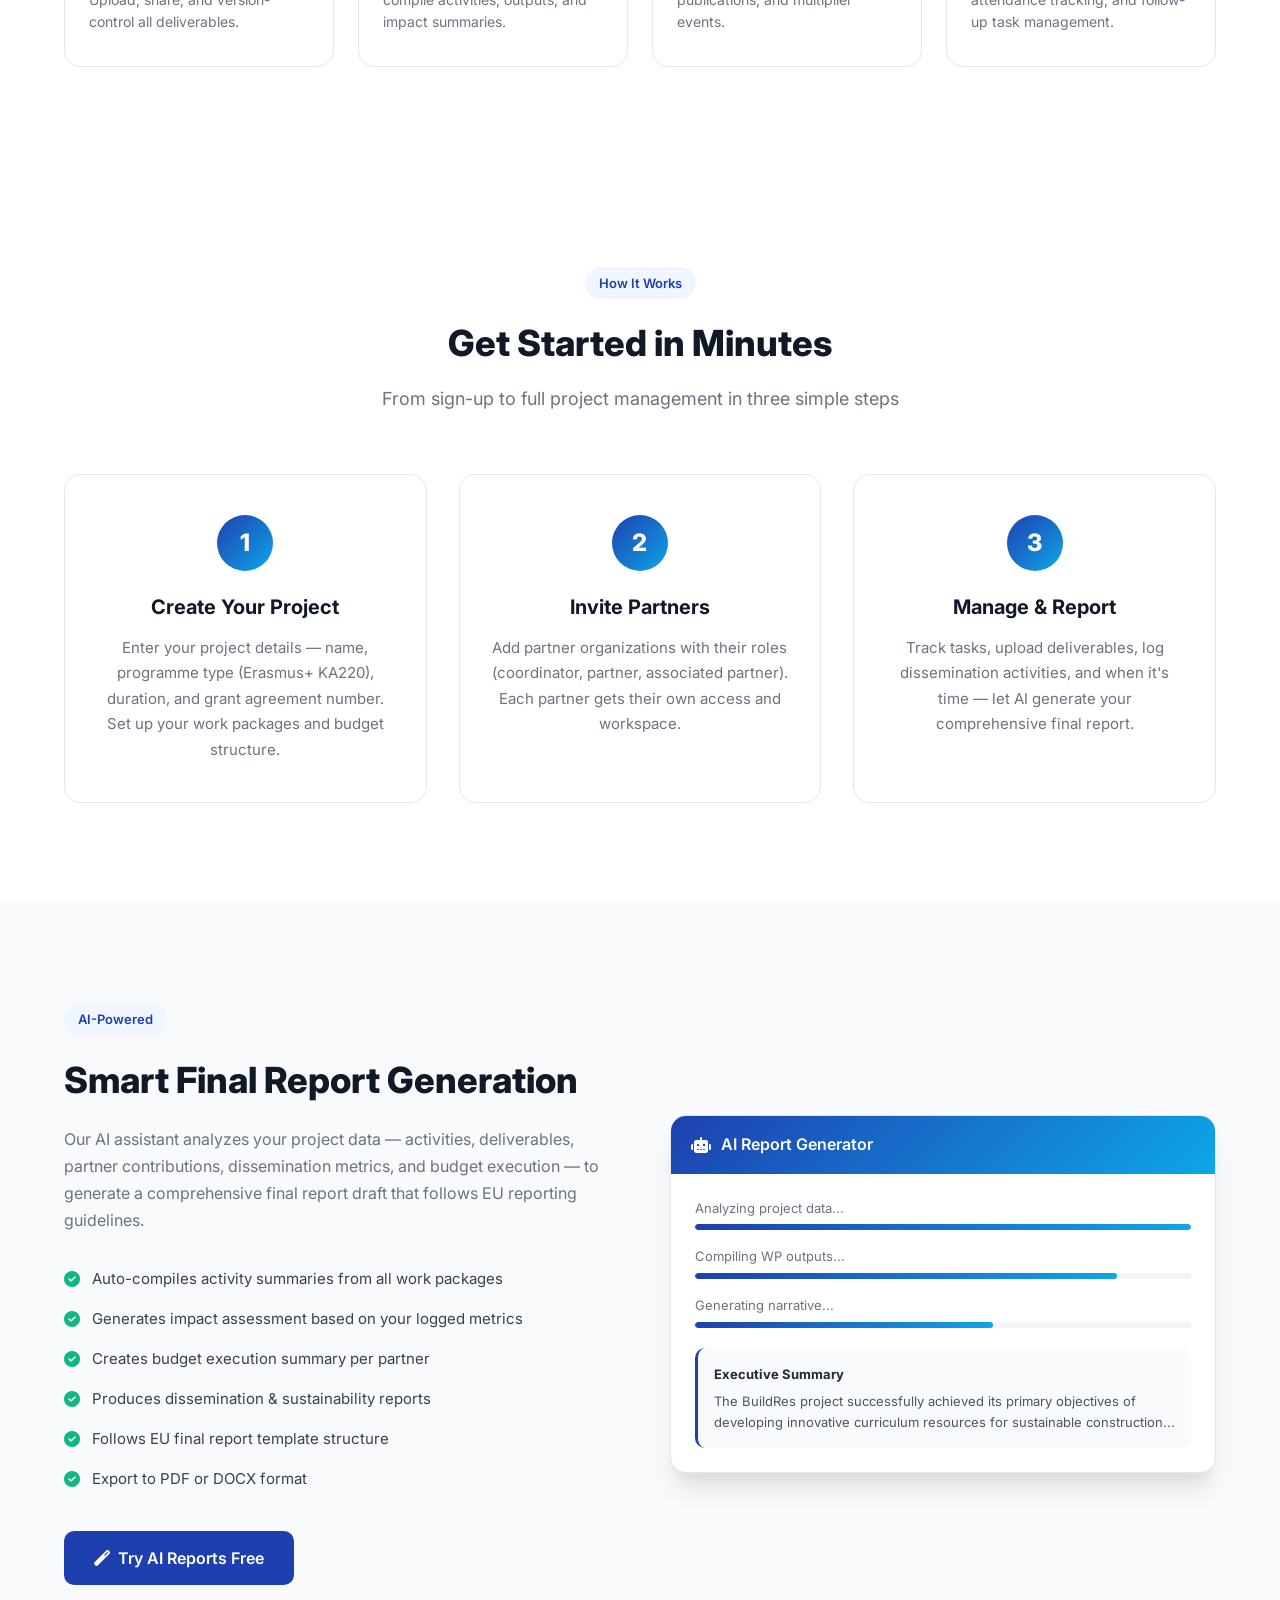
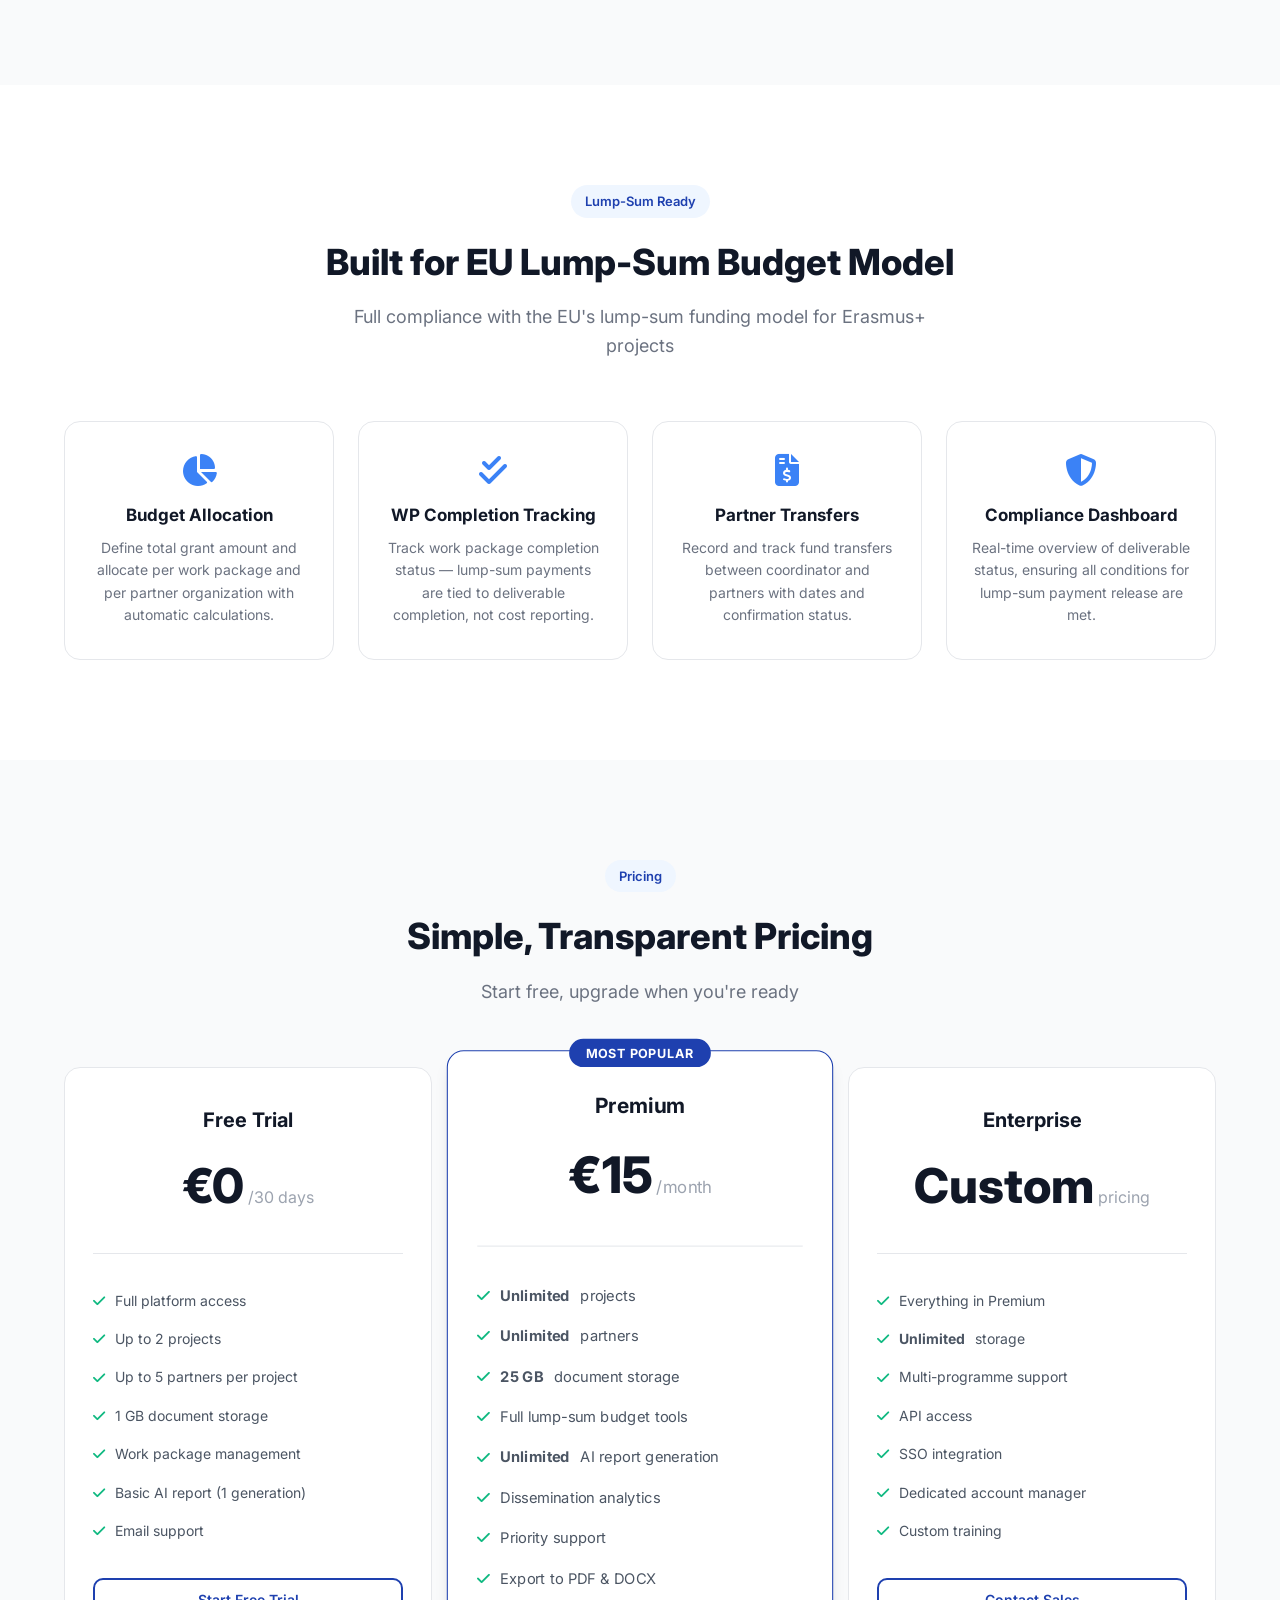
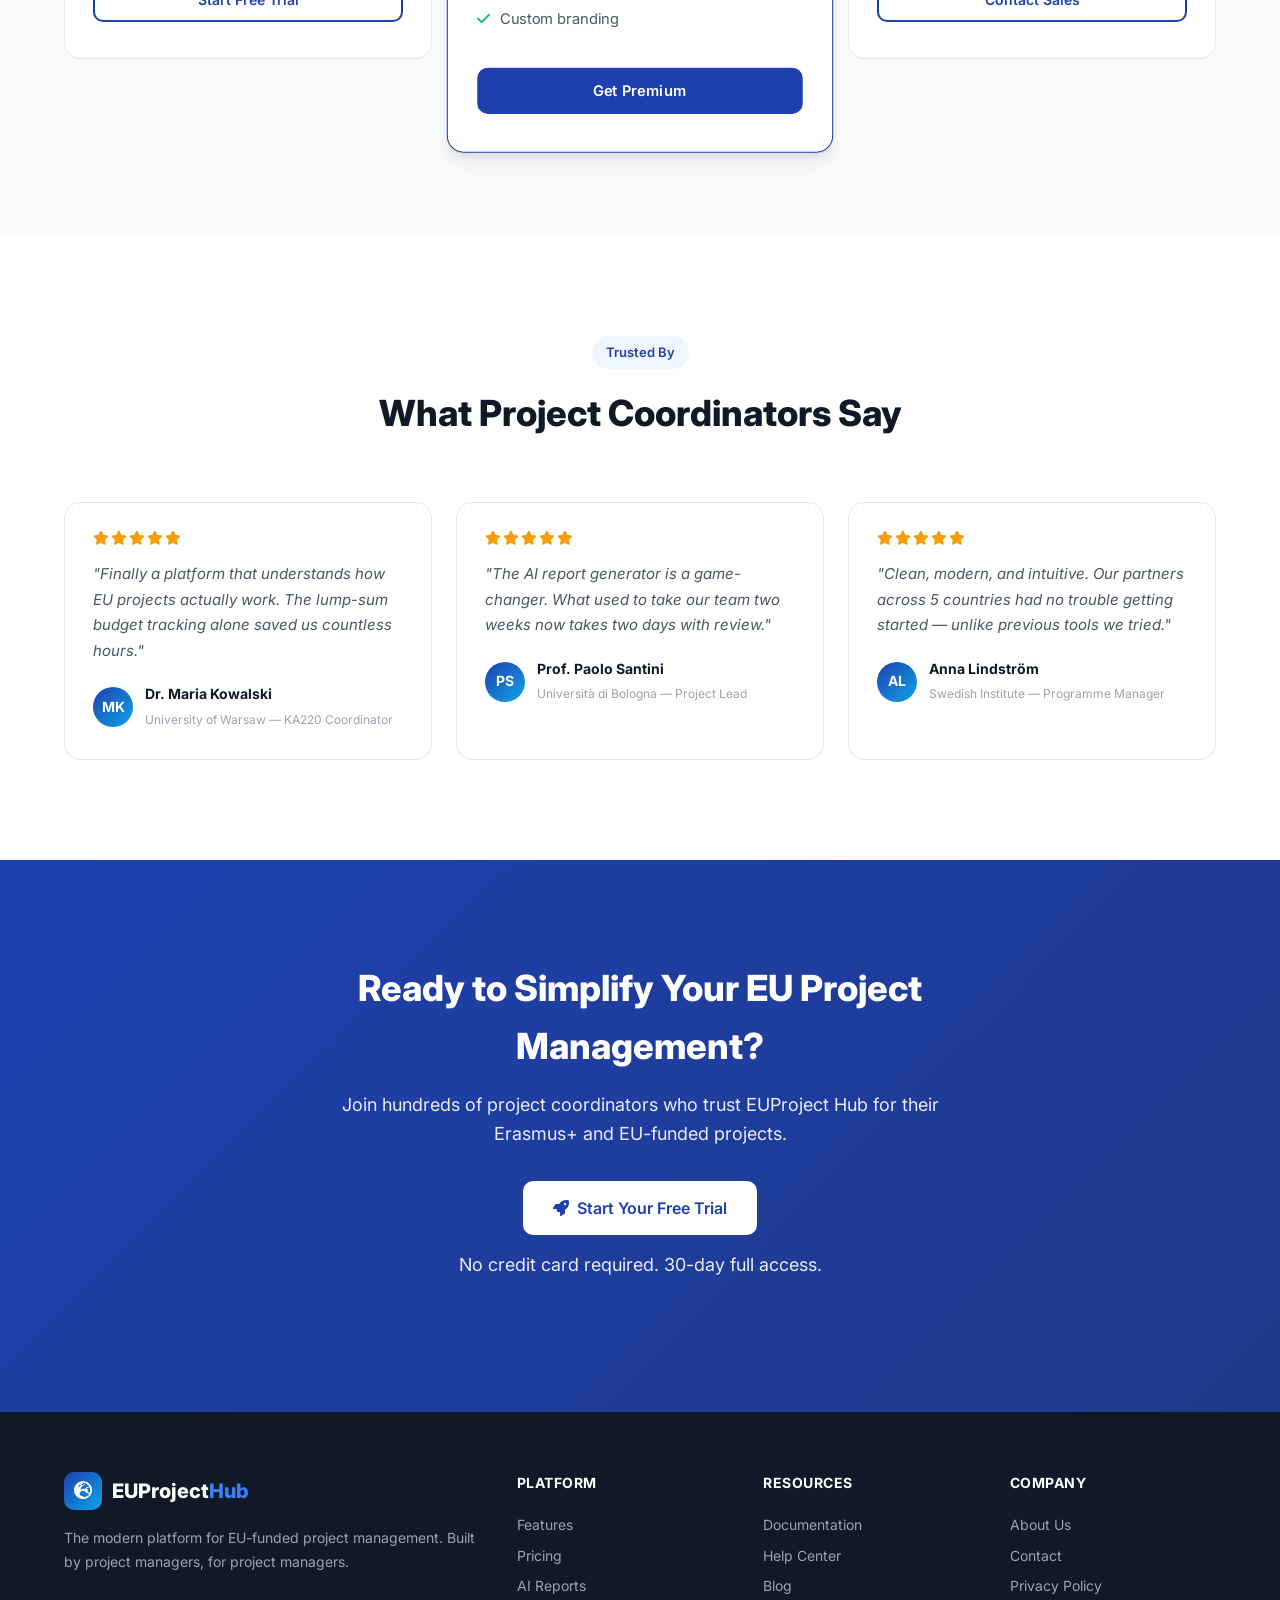
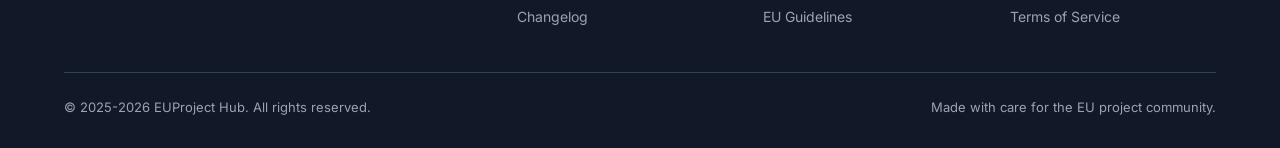
==== commit 941950d9: "update: dashboard + selector" ====
--- a/index.html
+++ b/index.html
@@ -26,7 +26,7 @@
                 <a href="#pricing">Pricing</a>
                 <a href="#ai-features">AI Reports</a>
                 <a href="app.html" class="btn btn-outline btn-sm">Log In</a>
-                <a href="app.html#register" class="btn btn-primary btn-sm" style="color:#fff;font-weight:700;letter-spacing:0.3px;font-style:normal">Start Free Trial</a>
+                <a href="app.html#register" class="btn btn-primary btn-sm">Start Free Trial</a>
             </div>
             <button class="nav-toggle" id="navToggle">
                 <i class="fas fa-bars"></i>
@@ -467,8 +467,8 @@
                     <h4>Company</h4>
                     <a href="#">About Us</a>
                     <a href="#">Contact</a>
-                    <a href="#">Privacy Policy</a>
-                    <a href="#">Terms of Service</a>
+                    <a href="privacy.html">Privacy Policy</a>
+                    <a href="terms.html">Terms of Service</a>
                 </div>
             </div>
             <div class="footer-bottom">
--- a/css/styles.css
+++ b/css/styles.css
@@ -45,6 +45,430 @@
     --transition-slow: all 0.3s ease;
 }
 
+/* Dark Theme */
+[data-theme="dark"] {
+    --primary: #60a5fa;
+    --primary-light: #93c5fd;
+    --primary-dark: #3b82f6;
+    --primary-50: #172554;
+    --primary-100: #1e3a5f;
+    --accent: #38bdf8;
+    --accent-light: #7dd3fc;
+    --success: #4ade80;
+    --success-light: #052e16;
+    --warning: #fbbf24;
+    --warning-light: #422006;
+    --danger: #f87171;
+    --danger-light: #450a0a;
+    --purple: #a78bfa;
+    --purple-light: #2e1065;
+
+    --gray-50: #1e293b;
+    --gray-100: #1e293b;
+    --gray-200: #334155;
+    --gray-300: #475569;
+    --gray-400: #94a3b8;
+    --gray-500: #cbd5e1;
+    --gray-600: #e2e8f0;
+    --gray-700: #f1f5f9;
+    --gray-800: #f8fafc;
+    --gray-900: #0f172a;
+
+    --shadow-sm: 0 1px 2px rgba(0,0,0,0.4);
+    --shadow: 0 1px 3px rgba(0,0,0,0.5);
+    --shadow-md: 0 4px 6px rgba(0,0,0,0.5);
+    --shadow-lg: 0 10px 15px rgba(0,0,0,0.5);
+    --shadow-xl: 0 20px 25px rgba(0,0,0,0.6);
+}
+
+[data-theme="dark"] body {
+    background: #0f172a;
+    color: #e2e8f0;
+}
+
+/* Typography & text fixes */
+[data-theme="dark"] h1,
+[data-theme="dark"] h2,
+[data-theme="dark"] h3,
+[data-theme="dark"] h4 {
+    color: #f1f5f9;
+}
+
+[data-theme="dark"] p {
+    color: #cbd5e1;
+}
+
+[data-theme="dark"] a {
+    color: #60a5fa;
+}
+
+[data-theme="dark"] .page-header h1 {
+    color: #f8fafc;
+}
+
+/* Stat cards */
+[data-theme="dark"] .stat-card {
+    background: #1e293b;
+    border: 1px solid #334155;
+}
+
+[data-theme="dark"] .stat-card-label {
+    color: #94a3b8;
+}
+
+[data-theme="dark"] .stat-card-value {
+    color: #f1f5f9;
+}
+
+[data-theme="dark"] .stat-card-change {
+    color: #94a3b8;
+}
+
+[data-theme="dark"] .stat-card-icon {
+    background: #172554 !important;
+    color: #60a5fa !important;
+}
+
+/* Cards */
+[data-theme="dark"] .card,
+[data-theme="dark"] .wp-card,
+[data-theme="dark"] .partner-card,
+[data-theme="dark"] .meeting-card {
+    background: #1e293b;
+    border-color: #334155;
+}
+
+[data-theme="dark"] .card-header {
+    border-bottom-color: #334155;
+}
+
+[data-theme="dark"] .card-header h2 {
+    color: #e2e8f0;
+}
+
+[data-theme="dark"] .card-footer {
+    border-top-color: #334155;
+    color: #cbd5e1;
+}
+
+/* Sidebar */
+[data-theme="dark"] .sidebar {
+    background: #0c1222;
+    border-right: 1px solid #1e293b;
+}
+
+[data-theme="dark"] .sidebar-section-title {
+    color: #64748b;
+}
+
+[data-theme="dark"] .sidebar-link {
+    color: #94a3b8;
+}
+
+[data-theme="dark"] .sidebar-link:hover {
+    background: rgba(59, 130, 246, 0.1);
+    color: #e2e8f0;
+}
+
+[data-theme="dark"] .sidebar-link.active {
+    background: rgba(59, 130, 246, 0.2);
+    color: #fff;
+}
+
+[data-theme="dark"] .sidebar-link .badge {
+    background: #334155;
+    color: #94a3b8;
+}
+
+/* Topbar */
+[data-theme="dark"] .topbar {
+    background: #1e293b;
+    border-bottom-color: #334155;
+}
+
+[data-theme="dark"] .topbar-breadcrumb a,
+[data-theme="dark"] .topbar-breadcrumb .current {
+    color: #cbd5e1;
+}
+
+[data-theme="dark"] .topbar-notification {
+    color: #94a3b8;
+}
+
+[data-theme="dark"] .user-name {
+    color: #f1f5f9;
+}
+
+[data-theme="dark"] .user-role {
+    color: #94a3b8;
+}
+
+/* Main content */
+[data-theme="dark"] .main-content {
+    background: #0f172a;
+}
+
+[data-theme="dark"] .page-content {
+    color: #e2e8f0;
+}
+
+/* Navigation & hero */
+[data-theme="dark"] .nav {
+    background: rgba(15, 23, 42, 0.95);
+    border-bottom-color: #334155;
+}
+
+[data-theme="dark"] .nav-links a {
+    color: #cbd5e1;
+}
+
+[data-theme="dark"] .hero {
+    background: linear-gradient(135deg, #0f172a 0%, #1e293b 100%);
+}
+
+/* Forms */
+[data-theme="dark"] .form-input,
+[data-theme="dark"] .form-select,
+[data-theme="dark"] .form-textarea {
+    background: #0f172a;
+    border-color: #334155;
+    color: #e2e8f0;
+}
+
+[data-theme="dark"] .form-input::placeholder,
+[data-theme="dark"] .form-textarea::placeholder {
+    color: #475569;
+}
+
+[data-theme="dark"] .form-input:focus,
+[data-theme="dark"] .form-select:focus,
+[data-theme="dark"] .form-textarea:focus {
+    border-color: #3b82f6;
+}
+
+[data-theme="dark"] .form-label {
+    color: #cbd5e1;
+}
+
+/* Modals */
+[data-theme="dark"] .modal {
+    background: #1e293b;
+}
+
+[data-theme="dark"] .modal-header {
+    border-bottom-color: #334155;
+}
+
+[data-theme="dark"] .modal-header h2 {
+    color: #f1f5f9;
+}
+
+[data-theme="dark"] .modal-footer {
+    border-top-color: #334155;
+}
+
+[data-theme="dark"] .modal-overlay {
+    background: rgba(0, 0, 0, 0.75);
+}
+
+/* Tables */
+[data-theme="dark"] .data-table thead {
+    background: #0f172a;
+}
+
+[data-theme="dark"] .data-table th {
+    border-color: #334155;
+    color: #94a3b8;
+}
+
+[data-theme="dark"] .data-table td {
+    border-color: #1e293b;
+    color: #cbd5e1;
+}
+
+[data-theme="dark"] .data-table tr:hover {
+    background: rgba(59, 130, 246, 0.08);
+}
+
+/* Buttons */
+[data-theme="dark"] .btn-secondary {
+    background: #334155;
+    color: #e2e8f0;
+    border-color: #475569;
+}
+
+[data-theme="dark"] .btn-secondary:hover {
+    background: #475569;
+}
+
+[data-theme="dark"] .btn-outline {
+    border-color: #475569;
+    color: #cbd5e1;
+}
+
+[data-theme="dark"] .btn-ghost {
+    color: #94a3b8;
+}
+
+/* Auth page */
+[data-theme="dark"] .auth-card {
+    background: #1e293b;
+}
+
+[data-theme="dark"] .auth-page {
+    background: linear-gradient(135deg, #0f172a, #1e293b);
+}
+
+[data-theme="dark"] .auth-header h1,
+[data-theme="dark"] .auth-header p {
+    color: #e2e8f0;
+}
+
+[data-theme="dark"] .google-btn {
+    background: #0f172a;
+    border-color: #334155;
+    color: #e2e8f0;
+}
+
+/* Search */
+[data-theme="dark"] .topbar-search input {
+    background: #0f172a;
+    border-color: #334155;
+    color: #e2e8f0;
+}
+
+/* Progress bars */
+[data-theme="dark"] .progress-bar {
+    background: #334155;
+}
+
+/* Tabs */
+[data-theme="dark"] .tabs {
+    border-bottom-color: #334155;
+}
+
+[data-theme="dark"] .tab-btn {
+    color: #94a3b8;
+}
+
+[data-theme="dark"] .tab-btn.active {
+    color: #60a5fa;
+}
+
+/* Inline style overrides for dark backgrounds */
+[data-theme="dark"] [style*="background:var(--gray-50)"],
+[data-theme="dark"] [style*="background: var(--gray-50)"] {
+    color: #cbd5e1;
+}
+
+/* Budget, files, dissemination */
+[data-theme="dark"] .budget-card {
+    background: #1e293b;
+    border-color: #334155;
+}
+
+[data-theme="dark"] .budget-amount {
+    color: #f1f5f9;
+}
+
+[data-theme="dark"] .budget-label {
+    color: #94a3b8;
+}
+
+[data-theme="dark"] .file-card {
+    background: #1e293b;
+    border-color: #334155;
+}
+
+[data-theme="dark"] .file-name {
+    color: #e2e8f0;
+}
+
+[data-theme="dark"] .diss-stat {
+    background: #1e293b;
+    border-color: #334155;
+}
+
+[data-theme="dark"] .diss-stat-value {
+    color: #f1f5f9;
+}
+
+[data-theme="dark"] .diss-stat-label {
+    color: #94a3b8;
+}
+
+/* Project selector */
+[data-theme="dark"] .project-selector {
+    background: #0f172a;
+    color: #e2e8f0;
+    border-color: #334155;
+}
+
+/* Activity feed */
+[data-theme="dark"] .activity-text {
+    color: #cbd5e1;
+}
+
+[data-theme="dark"] .activity-time {
+    color: #64748b;
+}
+
+/* WP card specifics */
+[data-theme="dark"] .wp-number {
+    background: #172554;
+    color: #93c5fd;
+}
+
+/* Partner card specifics */
+[data-theme="dark"] .partner-role {
+    color: #e2e8f0;
+}
+
+/* Task cards in board view */
+[data-theme="dark"] .task-item {
+    border-color: #334155;
+}
+
+/* Status badges - ensure readability */
+[data-theme="dark"] .status-badge.status-active {
+    background: #052e16;
+    color: #4ade80;
+}
+
+[data-theme="dark"] .status-badge.status-pending {
+    background: #422006;
+    color: #fbbf24;
+}
+
+[data-theme="dark"] .status-badge.status-completed {
+    background: #2e1065;
+    color: #a78bfa;
+}
+
+[data-theme="dark"] .status-badge.status-overdue {
+    background: #450a0a;
+    color: #f87171;
+}
+
+[data-theme="dark"] .status-badge.status-draft {
+    background: #1e293b;
+    color: #94a3b8;
+}
+
+/* Scrollbar */
+[data-theme="dark"] ::-webkit-scrollbar {
+    background: #0f172a;
+}
+
+[data-theme="dark"] ::-webkit-scrollbar-thumb {
+    background: #334155;
+    border-radius: 4px;
+}
+
+[data-theme="dark"] ::-webkit-scrollbar-thumb:hover {
+    background: #475569;
+}
+
 /* Reset */
 *, *::before, *::after {
     margin: 0;
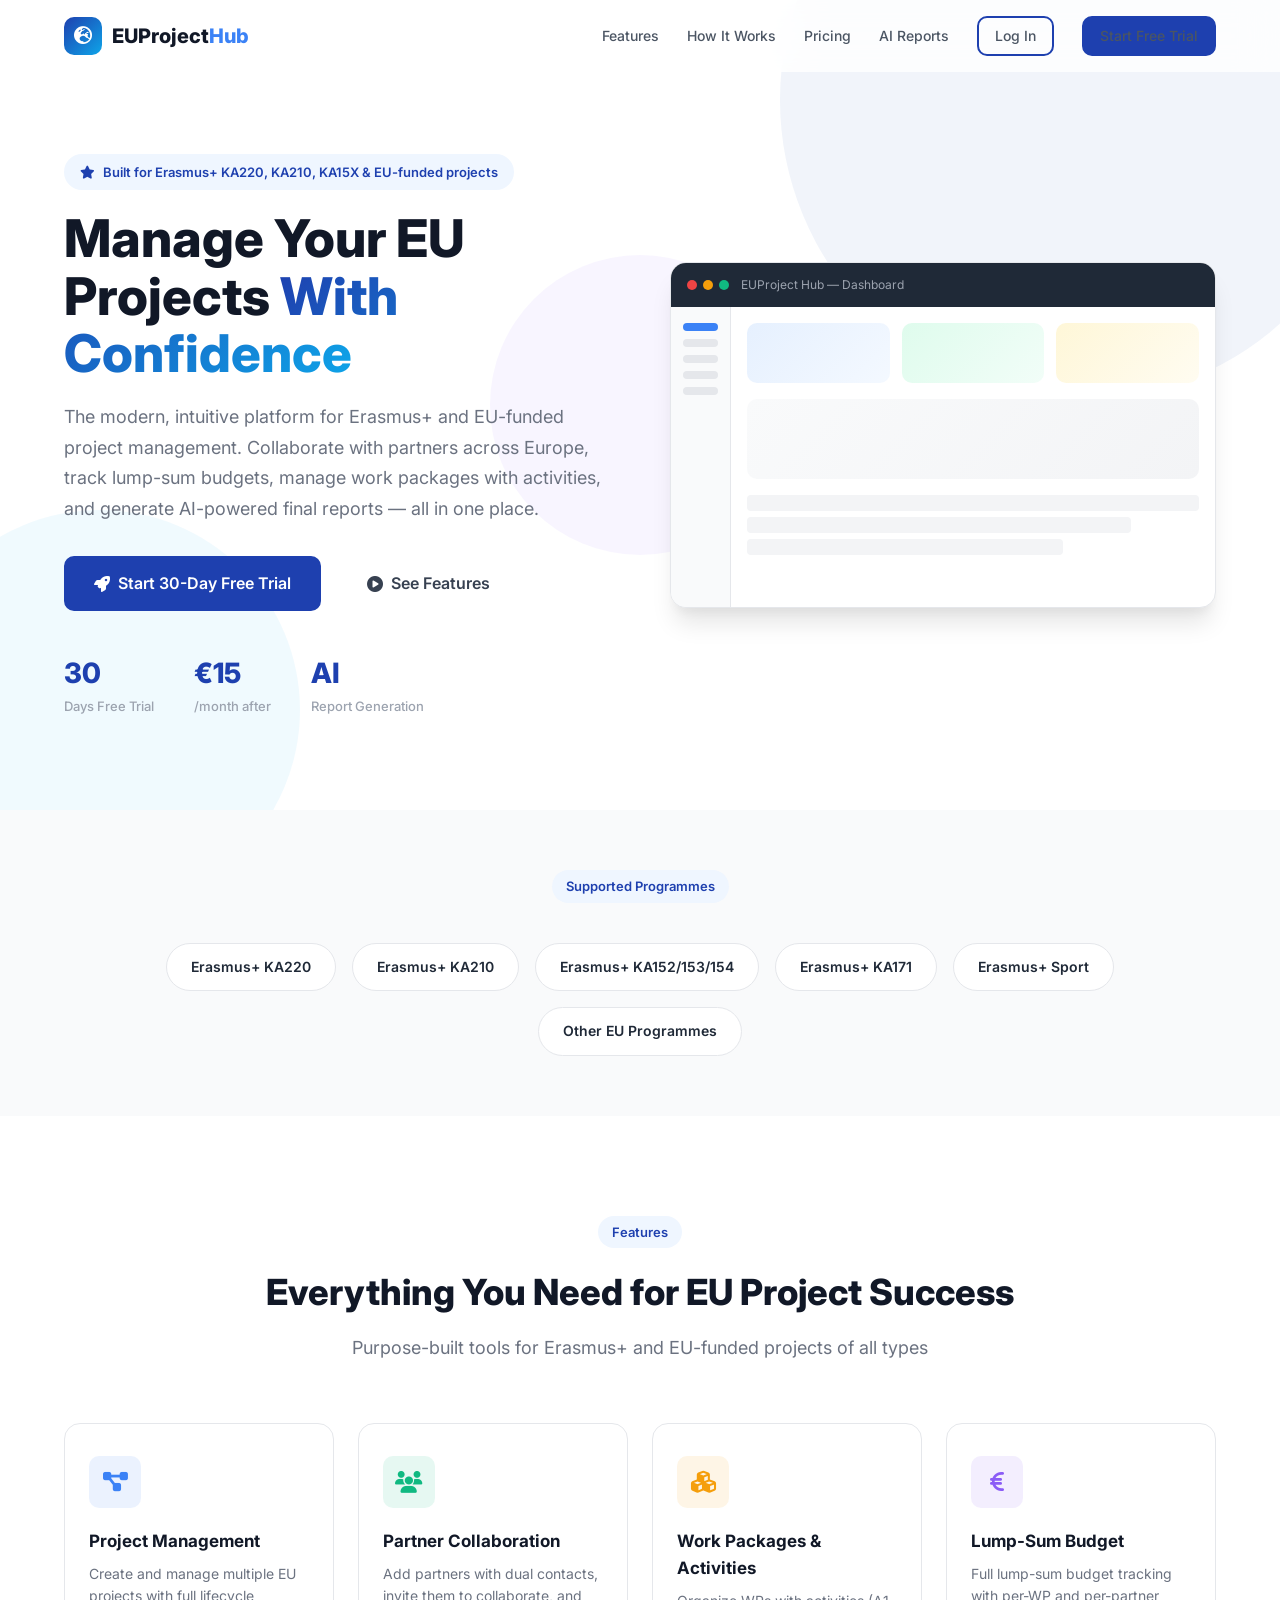
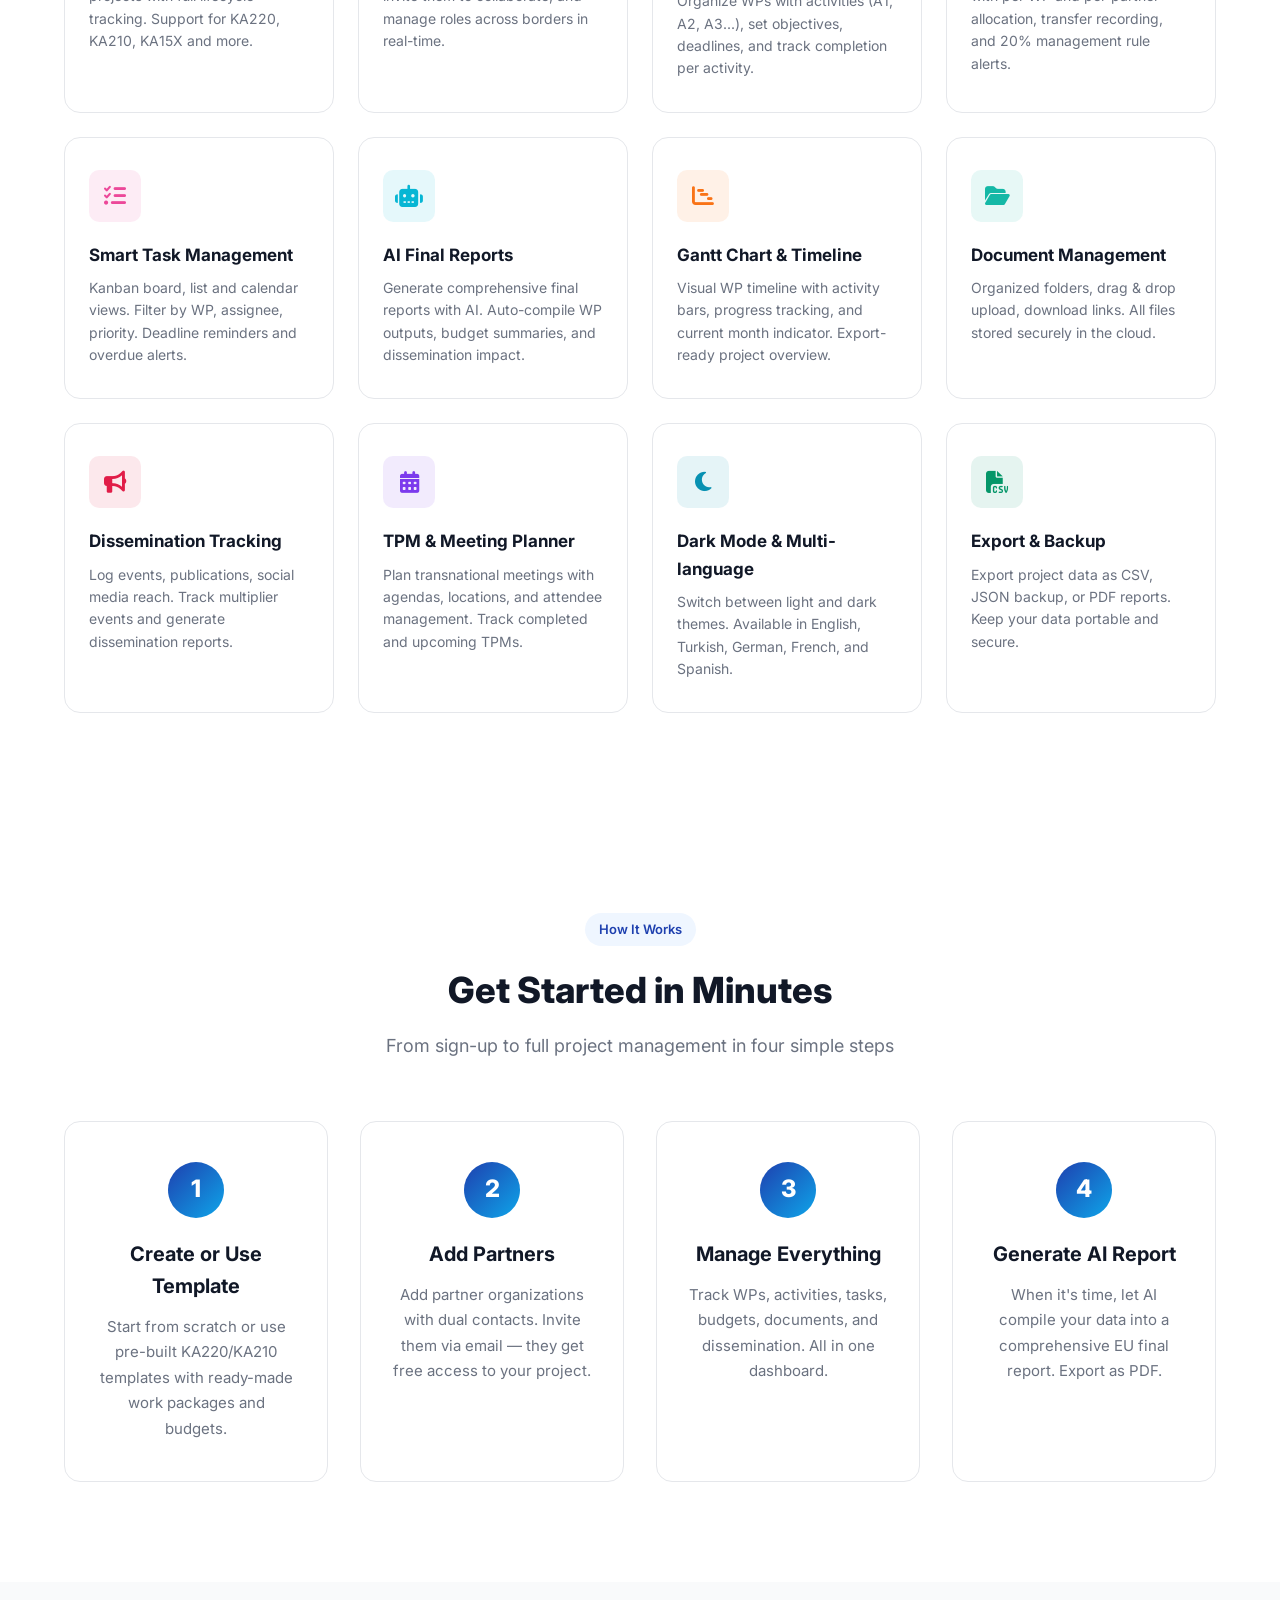
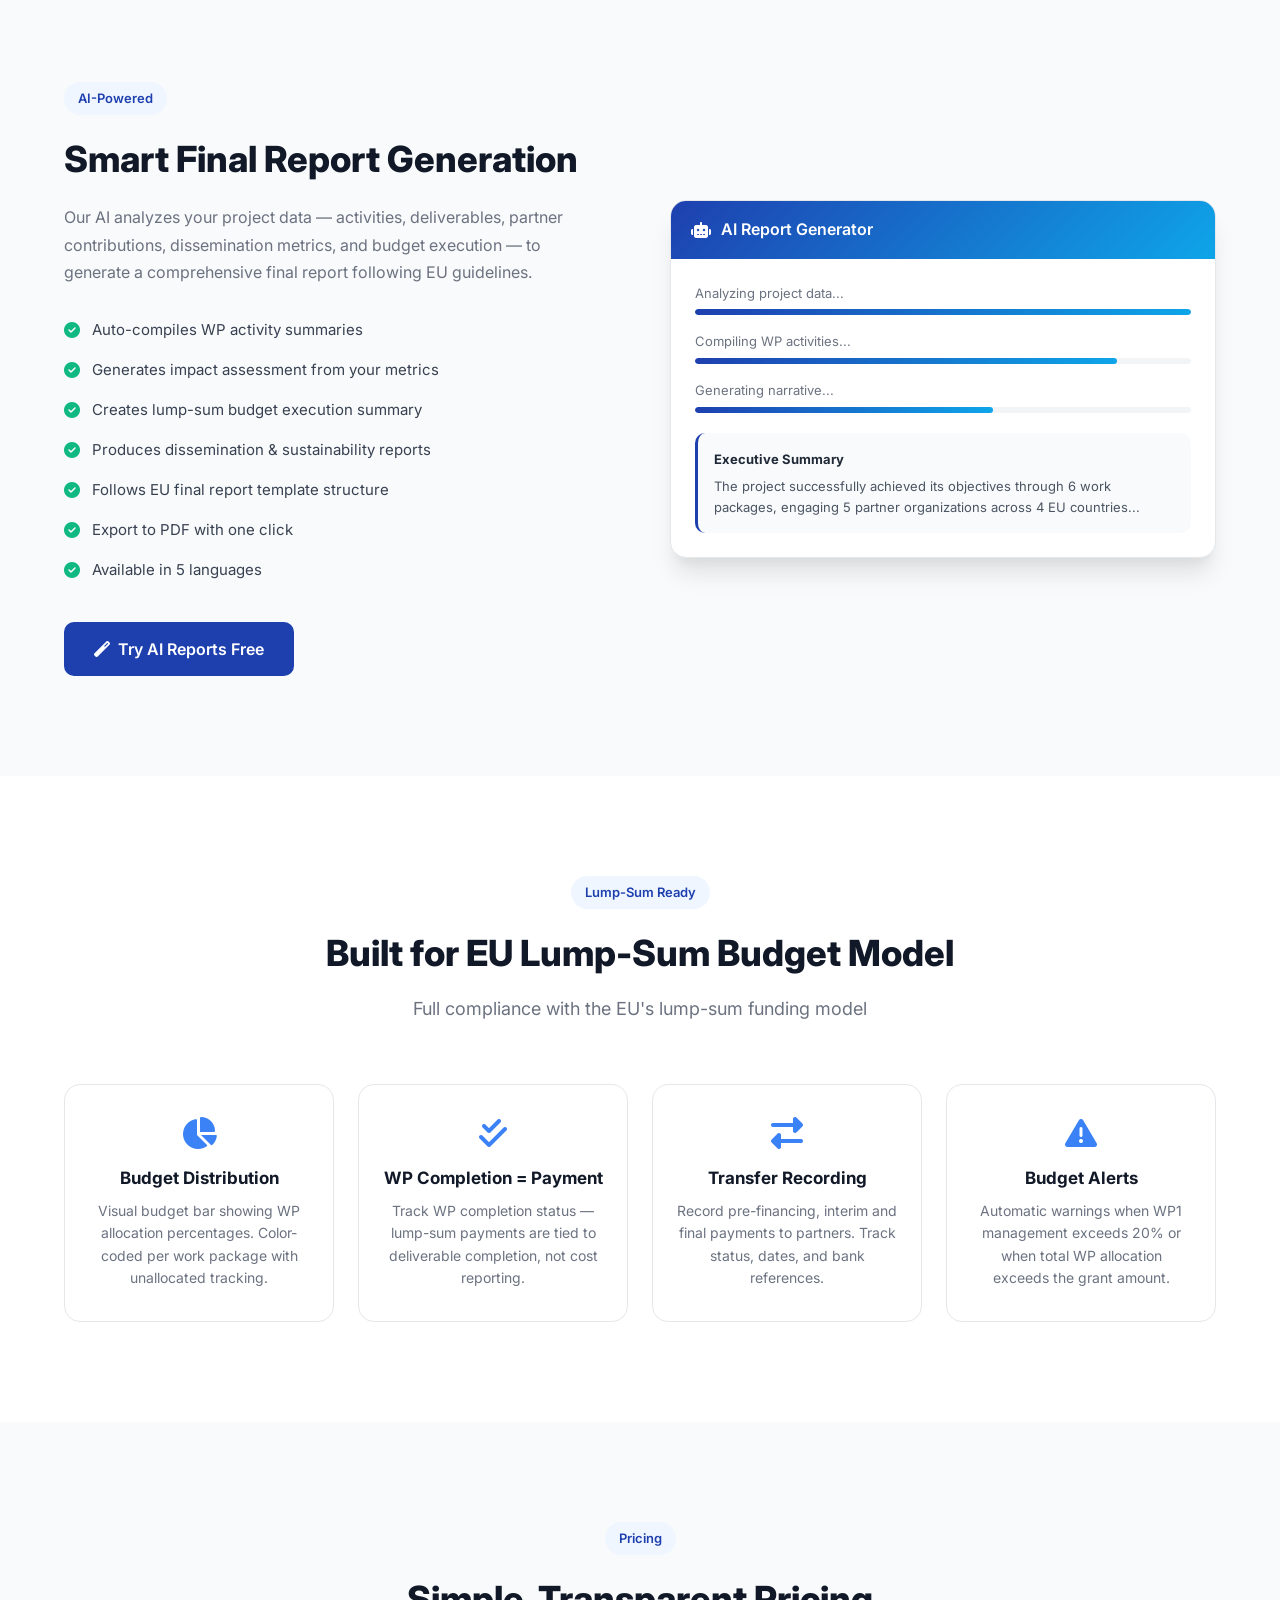
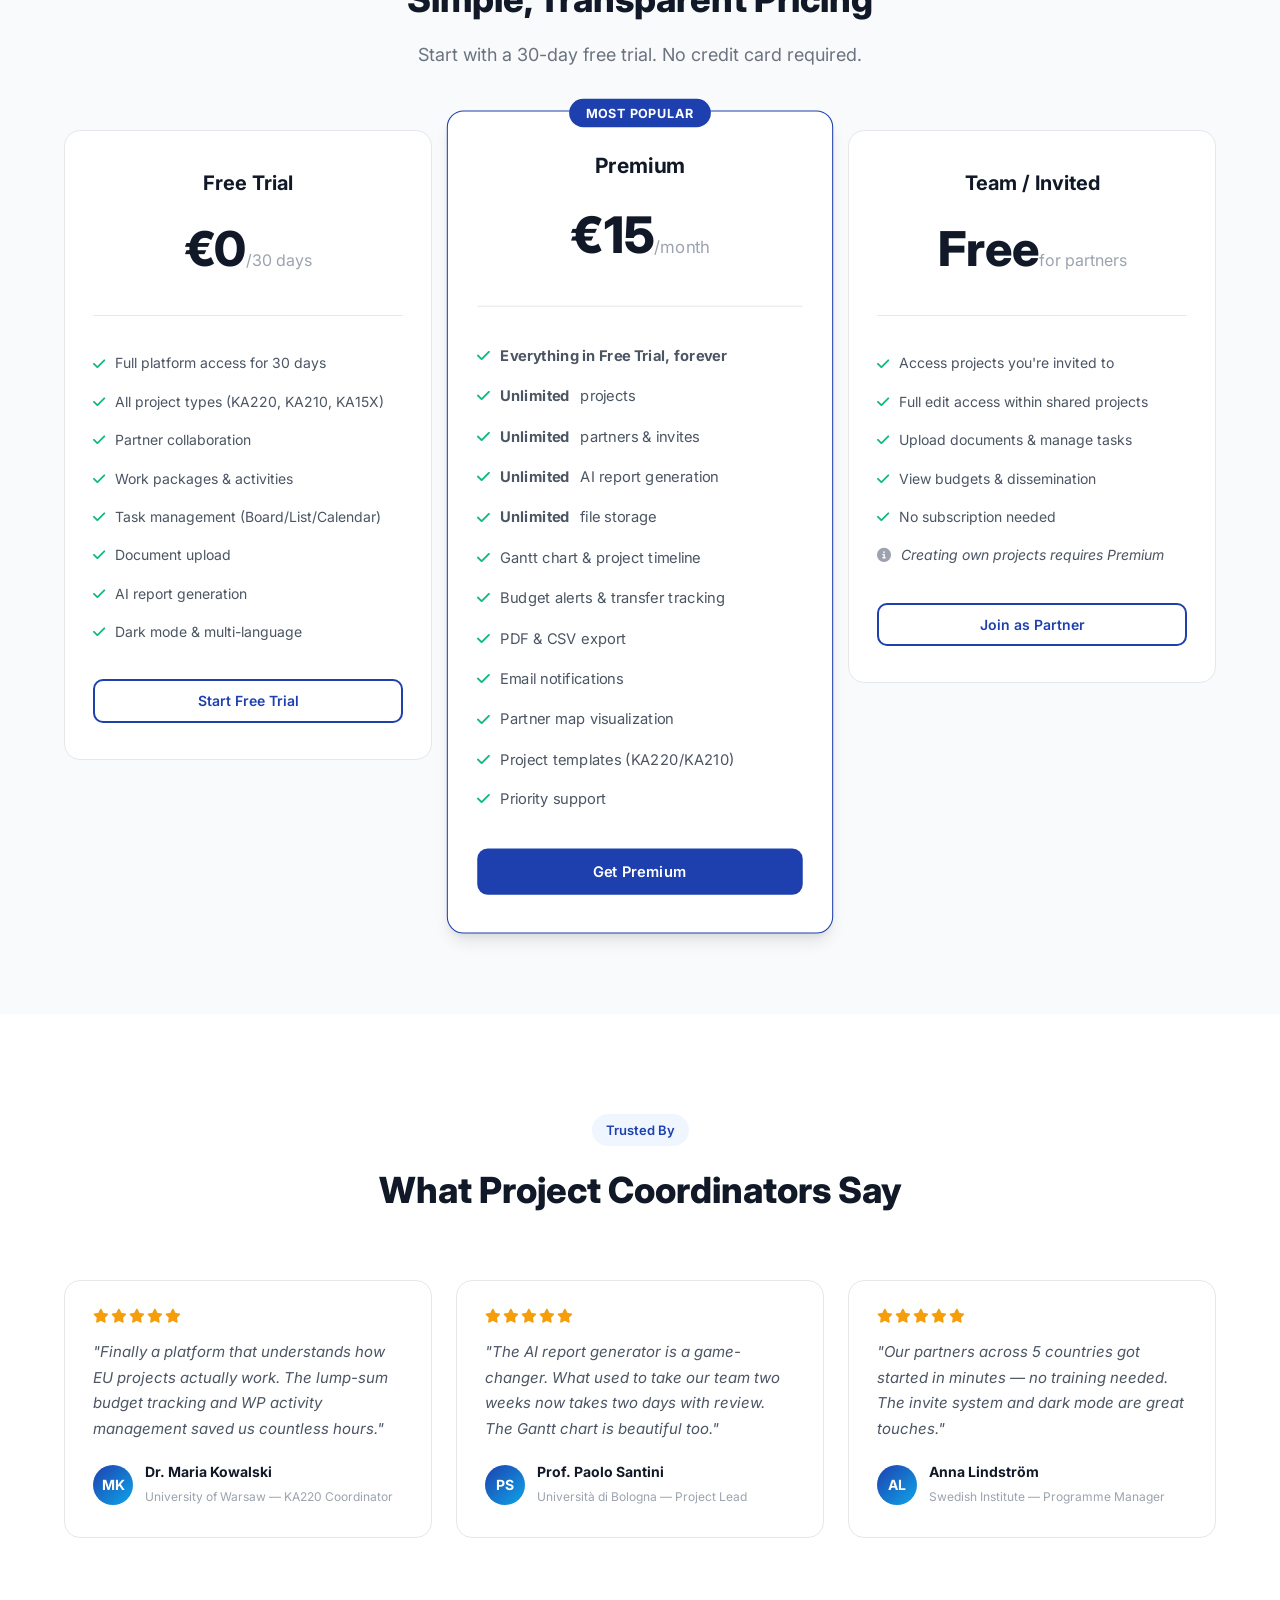
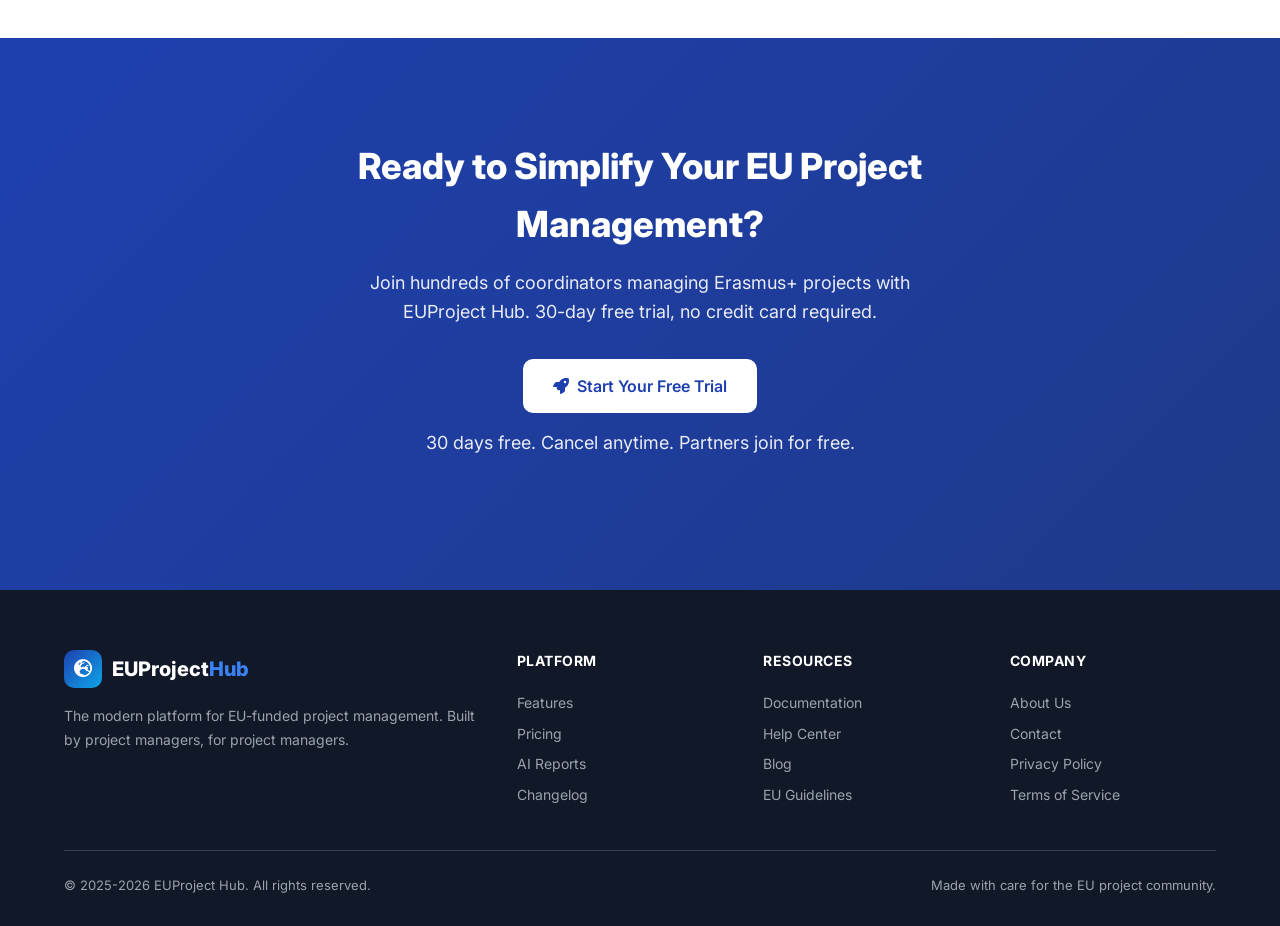
==== commit ffac436c: "feat: Homepage + all pages" ====
--- a/index.html
+++ b/index.html
@@ -4,20 +4,17 @@
     <meta charset="UTF-8">
     <meta name="viewport" content="width=device-width, initial-scale=1.0">
     <title>EUProject Hub — Modern EU Project Management Platform</title>
+    <meta name="description" content="The modern platform for managing Erasmus+ KA220, KA210, and EU-funded projects. AI reports, lump-sum budgets, partner collaboration, and more.">
     <link rel="preconnect" href="https://fonts.googleapis.com">
     <link href="https://fonts.googleapis.com/css2?family=Inter:wght@300;400;500;600;700;800&display=swap" rel="stylesheet">
     <link href="https://cdnjs.cloudflare.com/ajax/libs/font-awesome/6.5.0/css/all.min.css" rel="stylesheet">
     <link rel="stylesheet" href="css/styles.css">
 </head>
 <body class="landing-page">
-
-    <!-- Navigation -->
     <nav class="nav" id="mainNav">
         <div class="nav-container">
             <a href="index.html" class="nav-logo">
-                <div class="logo-icon">
-                    <i class="fas fa-globe-europe"></i>
-                </div>
+                <div class="logo-icon"><i class="fas fa-globe-europe"></i></div>
                 <span class="logo-text">EUProject<span class="logo-accent">Hub</span></span>
             </a>
             <div class="nav-links" id="navLinks">
@@ -28,82 +25,115 @@
                 <a href="app.html" class="btn btn-outline btn-sm">Log In</a>
                 <a href="app.html#register" class="btn btn-primary btn-sm">Start Free Trial</a>
             </div>
-            <button class="nav-toggle" id="navToggle">
-                <i class="fas fa-bars"></i>
-            </button>
+            <button class="nav-toggle" id="navToggle"><i class="fas fa-bars"></i></button>
         </div>
     </nav>
 
-    <!-- Hero Section -->
+    <!-- Hero -->
     <section class="hero">
-        <div class="hero-bg">
-            <div class="hero-shape hero-shape-1"></div>
-            <div class="hero-shape hero-shape-2"></div>
-            <div class="hero-shape hero-shape-3"></div>
-        </div>
+        <div class="hero-bg"><div class="hero-shape hero-shape-1"></div><div class="hero-shape hero-shape-2"></div><div class="hero-shape hero-shape-3"></div></div>
         <div class="container hero-content">
             <div class="hero-text">
-                <div class="hero-badge">
-                    <i class="fas fa-star"></i>
-                    Built for Erasmus+ KA220 &amp; EU-funded projects
-                </div>
+                <div class="hero-badge"><i class="fas fa-star"></i> Built for Erasmus+ KA220, KA210, KA15X &amp; EU-funded projects</div>
                 <h1>Manage Your EU Projects <span class="text-gradient">With Confidence</span></h1>
-                <p class="hero-subtitle">
-                    The modern, intuitive platform designed specifically for Erasmus+ KA220
-                    and EU-funded project management. Collaborate with partners, track budgets
-                    with lump-sum support, and generate AI-powered final reports.
-                </p>
+                <p class="hero-subtitle">The modern, intuitive platform for Erasmus+ and EU-funded project management. Collaborate with partners across Europe, track lump-sum budgets, manage work packages with activities, and generate AI-powered final reports — all in one place.</p>
                 <div class="hero-cta">
-                    <a href="app.html#register" class="btn btn-primary btn-lg">
-                        <i class="fas fa-rocket"></i> Start Free Trial
-                    </a>
-                    <a href="#features" class="btn btn-ghost btn-lg">
-                        <i class="fas fa-play-circle"></i> See Features
-                    </a>
+                    <a href="app.html#register" class="btn btn-primary btn-lg"><i class="fas fa-rocket"></i> Start 30-Day Free Trial</a>
+                    <a href="#features" class="btn btn-ghost btn-lg"><i class="fas fa-play-circle"></i> See Features</a>
                 </div>
                 <div class="hero-stats">
-                    <div class="hero-stat">
-                        <span class="stat-number">30</span>
-                        <span class="stat-label">Days Free Trial</span>
-                    </div>
-                    <div class="hero-stat">
-                        <span class="stat-number">€15</span>
-                        <span class="stat-label">/month after</span>
-                    </div>
-                    <div class="hero-stat">
-                        <span class="stat-number">AI</span>
-                        <span class="stat-label">Report Generation</span>
-                    </div>
+                    <div class="hero-stat"><span class="stat-number">30</span><span class="stat-label">Days Free Trial</span></div>
+                    <div class="hero-stat"><span class="stat-number">€15</span><span class="stat-label">/month after</span></div>
+                    <div class="hero-stat"><span class="stat-number">AI</span><span class="stat-label">Report Generation</span></div>
                 </div>
             </div>
             <div class="hero-visual">
                 <div class="dashboard-preview">
-                    <div class="preview-header">
-                        <div class="preview-dots">
-                            <span></span><span></span><span></span>
-                        </div>
-                        <span class="preview-title">EUProject Hub — Dashboard</span>
+                    <div class="preview-header"><div class="preview-dots"><span></span><span></span><span></span></div><span class="preview-title">EUProject Hub — Dashboard</span></div>
+                    <div class="preview-body">
+                        <div class="preview-sidebar"><div class="preview-menu-item active"></div><div class="preview-menu-item"></div><div class="preview-menu-item"></div><div class="preview-menu-item"></div><div class="preview-menu-item"></div></div>
+                        <div class="preview-content"><div class="preview-card-row"><div class="preview-card c1"></div><div class="preview-card c2"></div><div class="preview-card c3"></div></div><div class="preview-chart"></div><div class="preview-table"><div class="preview-row"></div><div class="preview-row"></div><div class="preview-row"></div></div></div>
                     </div>
-                    <div class="preview-body">
-                        <div class="preview-sidebar">
-                            <div class="preview-menu-item active"></div>
-                            <div class="preview-menu-item"></div>
-                            <div class="preview-menu-item"></div>
-                            <div class="preview-menu-item"></div>
-                            <div class="preview-menu-item"></div>
-                        </div>
-                        <div class="preview-content">
-                            <div class="preview-card-row">
-                                <div class="preview-card c1"></div>
-                                <div class="preview-card c2"></div>
-                                <div class="preview-card c3"></div>
-                            </div>
-                            <div class="preview-chart"></div>
-                            <div class="preview-table">
-                                <div class="preview-row"></div>
-                                <div class="preview-row"></div>
-                                <div class="preview-row"></div>
-                            </div>
+                </div>
+            </div>
+        </div>
+    </section>
+
+    <!-- Supported Programmes -->
+    <section class="section" style="padding:60px 0;background:var(--gray-50)">
+        <div class="container">
+            <div style="text-align:center;margin-bottom:24px"><span class="section-badge">Supported Programmes</span></div>
+            <div style="display:flex;justify-content:center;flex-wrap:wrap;gap:16px">
+                <div style="background:#fff;padding:12px 24px;border-radius:50px;font-weight:600;font-size:14px;border:1px solid var(--gray-200)">Erasmus+ KA220</div>
+                <div style="background:#fff;padding:12px 24px;border-radius:50px;font-weight:600;font-size:14px;border:1px solid var(--gray-200)">Erasmus+ KA210</div>
+                <div style="background:#fff;padding:12px 24px;border-radius:50px;font-weight:600;font-size:14px;border:1px solid var(--gray-200)">Erasmus+ KA152/153/154</div>
+                <div style="background:#fff;padding:12px 24px;border-radius:50px;font-weight:600;font-size:14px;border:1px solid var(--gray-200)">Erasmus+ KA171</div>
+                <div style="background:#fff;padding:12px 24px;border-radius:50px;font-weight:600;font-size:14px;border:1px solid var(--gray-200)">Erasmus+ Sport</div>
+                <div style="background:#fff;padding:12px 24px;border-radius:50px;font-weight:600;font-size:14px;border:1px solid var(--gray-200)">Other EU Programmes</div>
+            </div>
+        </div>
+    </section>
+
+    <!-- Features -->
+    <section class="section features-section" id="features">
+        <div class="container">
+            <div class="section-header"><span class="section-badge">Features</span><h2>Everything You Need for EU Project Success</h2><p>Purpose-built tools for Erasmus+ and EU-funded projects of all types</p></div>
+            <div class="features-grid">
+                <div class="feature-card"><div class="feature-icon" style="--accent:#3b82f6"><i class="fas fa-project-diagram"></i></div><h3>Project Management</h3><p>Create and manage multiple EU projects with full lifecycle tracking. Support for KA220, KA210, KA15X and more.</p></div>
+                <div class="feature-card"><div class="feature-icon" style="--accent:#10b981"><i class="fas fa-users"></i></div><h3>Partner Collaboration</h3><p>Add partners with dual contacts, invite them to collaborate, and manage roles across borders in real-time.</p></div>
+                <div class="feature-card"><div class="feature-icon" style="--accent:#f59e0b"><i class="fas fa-cubes"></i></div><h3>Work Packages & Activities</h3><p>Organize WPs with activities (A1, A2, A3...), set objectives, deadlines, and track completion per activity.</p></div>
+                <div class="feature-card"><div class="feature-icon" style="--accent:#8b5cf6"><i class="fas fa-euro-sign"></i></div><h3>Lump-Sum Budget</h3><p>Full lump-sum budget tracking with per-WP and per-partner allocation, transfer recording, and 20% management rule alerts.</p></div>
+                <div class="feature-card"><div class="feature-icon" style="--accent:#ec4899"><i class="fas fa-tasks"></i></div><h3>Smart Task Management</h3><p>Kanban board, list and calendar views. Filter by WP, assignee, priority. Deadline reminders and overdue alerts.</p></div>
+                <div class="feature-card"><div class="feature-icon" style="--accent:#06b6d4"><i class="fas fa-robot"></i></div><h3>AI Final Reports</h3><p>Generate comprehensive final reports with AI. Auto-compile WP outputs, budget summaries, and dissemination impact.</p></div>
+                <div class="feature-card"><div class="feature-icon" style="--accent:#f97316"><i class="fas fa-chart-gantt"></i></div><h3>Gantt Chart & Timeline</h3><p>Visual WP timeline with activity bars, progress tracking, and current month indicator. Export-ready project overview.</p></div>
+                <div class="feature-card"><div class="feature-icon" style="--accent:#14b8a6"><i class="fas fa-folder-open"></i></div><h3>Document Management</h3><p>Organized folders, drag & drop upload, download links. All files stored securely in the cloud.</p></div>
+                <div class="feature-card"><div class="feature-icon" style="--accent:#e11d48"><i class="fas fa-bullhorn"></i></div><h3>Dissemination Tracking</h3><p>Log events, publications, social media reach. Track multiplier events and generate dissemination reports.</p></div>
+                <div class="feature-card"><div class="feature-icon" style="--accent:#7c3aed"><i class="fas fa-calendar-alt"></i></div><h3>TPM & Meeting Planner</h3><p>Plan transnational meetings with agendas, locations, and attendee management. Track completed and upcoming TPMs.</p></div>
+                <div class="feature-card"><div class="feature-icon" style="--accent:#0891b2"><i class="fas fa-moon"></i></div><h3>Dark Mode & Multi-language</h3><p>Switch between light and dark themes. Available in English, Turkish, German, French, and Spanish.</p></div>
+                <div class="feature-card"><div class="feature-icon" style="--accent:#059669"><i class="fas fa-file-csv"></i></div><h3>Export & Backup</h3><p>Export project data as CSV, JSON backup, or PDF reports. Keep your data portable and secure.</p></div>
+            </div>
+        </div>
+    </section>
+
+    <!-- How It Works -->
+    <section class="section how-section" id="how-it-works">
+        <div class="container">
+            <div class="section-header"><span class="section-badge">How It Works</span><h2>Get Started in Minutes</h2><p>From sign-up to full project management in four simple steps</p></div>
+            <div class="steps-grid" style="grid-template-columns:repeat(4,1fr)">
+                <div class="step-card"><div class="step-number">1</div><h3>Create or Use Template</h3><p>Start from scratch or use pre-built KA220/KA210 templates with ready-made work packages and budgets.</p></div>
+                <div class="step-card"><div class="step-number">2</div><h3>Add Partners</h3><p>Add partner organizations with dual contacts. Invite them via email — they get free access to your project.</p></div>
+                <div class="step-card"><div class="step-number">3</div><h3>Manage Everything</h3><p>Track WPs, activities, tasks, budgets, documents, and dissemination. All in one dashboard.</p></div>
+                <div class="step-card"><div class="step-number">4</div><h3>Generate AI Report</h3><p>When it's time, let AI compile your data into a comprehensive EU final report. Export as PDF.</p></div>
+            </div>
+        </div>
+    </section>
+
+    <!-- AI Features -->
+    <section class="section ai-section" id="ai-features">
+        <div class="container">
+            <div class="ai-content">
+                <div class="ai-text">
+                    <span class="section-badge">AI-Powered</span><h2>Smart Final Report Generation</h2>
+                    <p>Our AI analyzes your project data — activities, deliverables, partner contributions, dissemination metrics, and budget execution — to generate a comprehensive final report following EU guidelines.</p>
+                    <ul class="ai-features-list">
+                        <li><i class="fas fa-check-circle"></i> Auto-compiles WP activity summaries</li>
+                        <li><i class="fas fa-check-circle"></i> Generates impact assessment from your metrics</li>
+                        <li><i class="fas fa-check-circle"></i> Creates lump-sum budget execution summary</li>
+                        <li><i class="fas fa-check-circle"></i> Produces dissemination & sustainability reports</li>
+                        <li><i class="fas fa-check-circle"></i> Follows EU final report template structure</li>
+                        <li><i class="fas fa-check-circle"></i> Export to PDF with one click</li>
+                        <li><i class="fas fa-check-circle"></i> Available in 5 languages</li>
+                    </ul>
+                    <a href="app.html#register" class="btn btn-primary btn-lg"><i class="fas fa-magic"></i> Try AI Reports Free</a>
+                </div>
+                <div class="ai-visual">
+                    <div class="ai-preview">
+                        <div class="ai-preview-header"><i class="fas fa-robot"></i> AI Report Generator</div>
+                        <div class="ai-preview-body">
+                            <div class="ai-line"><span class="ai-label">Analyzing project data...</span><div class="ai-progress"><div class="ai-progress-bar" style="width:100%"></div></div></div>
+                            <div class="ai-line"><span class="ai-label">Compiling WP activities...</span><div class="ai-progress"><div class="ai-progress-bar" style="width:85%"></div></div></div>
+                            <div class="ai-line"><span class="ai-label">Generating narrative...</span><div class="ai-progress"><div class="ai-progress-bar" style="width:60%"></div></div></div>
+                            <div class="ai-output"><p><strong>Executive Summary</strong></p><p class="ai-text-preview">The project successfully achieved its objectives through 6 work packages, engaging 5 partner organizations across 4 EU countries...</p></div>
                         </div>
                     </div>
                 </div>
@@ -111,259 +141,68 @@
         </div>
     </section>
 
-    <!-- Features Section -->
-    <section class="section features-section" id="features">
-        <div class="container">
-            <div class="section-header">
-                <span class="section-badge">Features</span>
-                <h2>Everything You Need for EU Project Success</h2>
-                <p>Purpose-built tools for Erasmus+ KA220 and other EU-funded projects</p>
-            </div>
-            <div class="features-grid">
-                <div class="feature-card">
-                    <div class="feature-icon" style="--accent: #3b82f6;">
-                        <i class="fas fa-project-diagram"></i>
-                    </div>
-                    <h3>Project Management</h3>
-                    <p>Create and manage multiple EU projects with full lifecycle tracking from kick-off to final report.</p>
-                </div>
-                <div class="feature-card">
-                    <div class="feature-icon" style="--accent: #10b981;">
-                        <i class="fas fa-users"></i>
-                    </div>
-                    <h3>Partner Collaboration</h3>
-                    <p>Invite partner organizations, assign roles, and collaborate across borders in real-time.</p>
-                </div>
-                <div class="feature-card">
-                    <div class="feature-icon" style="--accent: #f59e0b;">
-                        <i class="fas fa-tasks"></i>
-                    </div>
-                    <h3>Work Packages</h3>
-                    <p>Organize deliverables into work packages (WP1-WP7+) with milestones, deadlines, and progress tracking.</p>
-                </div>
-                <div class="feature-card">
-                    <div class="feature-icon" style="--accent: #8b5cf6;">
-                        <i class="fas fa-euro-sign"></i>
-                    </div>
-                    <h3>Lump-Sum Budget</h3>
-                    <p>Full lump-sum budget model support with per-partner allocation, spending tracking, and EU compliance.</p>
-                </div>
-                <div class="feature-card">
-                    <div class="feature-icon" style="--accent: #ec4899;">
-                        <i class="fas fa-folder-open"></i>
-                    </div>
-                    <h3>Document Management</h3>
-                    <p>Organized file storage per project and work package. Upload, share, and version-control all deliverables.</p>
-                </div>
-                <div class="feature-card">
-                    <div class="feature-icon" style="--accent: #06b6d4;">
-                        <i class="fas fa-robot"></i>
-                    </div>
-                    <h3>AI Final Reports</h3>
-                    <p>Generate comprehensive final reports with AI assistance. Auto-compile activities, outputs, and impact summaries.</p>
-                </div>
-                <div class="feature-card">
-                    <div class="feature-icon" style="--accent: #f97316;">
-                        <i class="fas fa-bullhorn"></i>
-                    </div>
-                    <h3>Dissemination Tracking</h3>
-                    <p>Track all dissemination activities, social media reach, events, publications, and multiplier events.</p>
-                </div>
-                <div class="feature-card">
-                    <div class="feature-icon" style="--accent: #14b8a6;">
-                        <i class="fas fa-calendar-alt"></i>
-                    </div>
-                    <h3>TPM Planning</h3>
-                    <p>Plan transnational project meetings with agendas, attendance tracking, and follow-up task management.</p>
-                </div>
-            </div>
-        </div>
-    </section>
-
-    <!-- How It Works -->
-    <section class="section how-section" id="how-it-works">
-        <div class="container">
-            <div class="section-header">
-                <span class="section-badge">How It Works</span>
-                <h2>Get Started in Minutes</h2>
-                <p>From sign-up to full project management in three simple steps</p>
-            </div>
-            <div class="steps-grid">
-                <div class="step-card">
-                    <div class="step-number">1</div>
-                    <h3>Create Your Project</h3>
-                    <p>Enter your project details — name, programme type (Erasmus+ KA220), duration, and grant agreement number. Set up your work packages and budget structure.</p>
-                </div>
-                <div class="step-card">
-                    <div class="step-number">2</div>
-                    <h3>Invite Partners</h3>
-                    <p>Add partner organizations with their roles (coordinator, partner, associated partner). Each partner gets their own access and workspace.</p>
-                </div>
-                <div class="step-card">
-                    <div class="step-number">3</div>
-                    <h3>Manage & Report</h3>
-                    <p>Track tasks, upload deliverables, log dissemination activities, and when it's time — let AI generate your comprehensive final report.</p>
-                </div>
-            </div>
-        </div>
-    </section>
-
-    <!-- AI Features Section -->
-    <section class="section ai-section" id="ai-features">
-        <div class="container">
-            <div class="ai-content">
-                <div class="ai-text">
-                    <span class="section-badge">AI-Powered</span>
-                    <h2>Smart Final Report Generation</h2>
-                    <p>Our AI assistant analyzes your project data — activities, deliverables, partner contributions, dissemination metrics, and budget execution — to generate a comprehensive final report draft that follows EU reporting guidelines.</p>
-                    <ul class="ai-features-list">
-                        <li><i class="fas fa-check-circle"></i> Auto-compiles activity summaries from all work packages</li>
-                        <li><i class="fas fa-check-circle"></i> Generates impact assessment based on your logged metrics</li>
-                        <li><i class="fas fa-check-circle"></i> Creates budget execution summary per partner</li>
-                        <li><i class="fas fa-check-circle"></i> Produces dissemination & sustainability reports</li>
-                        <li><i class="fas fa-check-circle"></i> Follows EU final report template structure</li>
-                        <li><i class="fas fa-check-circle"></i> Export to PDF or DOCX format</li>
-                    </ul>
-                    <a href="app.html#register" class="btn btn-primary btn-lg">
-                        <i class="fas fa-magic"></i> Try AI Reports Free
-                    </a>
-                </div>
-                <div class="ai-visual">
-                    <div class="ai-preview">
-                        <div class="ai-preview-header">
-                            <i class="fas fa-robot"></i> AI Report Generator
-                        </div>
-                        <div class="ai-preview-body">
-                            <div class="ai-line typing">
-                                <span class="ai-label">Analyzing project data...</span>
-                                <div class="ai-progress">
-                                    <div class="ai-progress-bar" style="width: 100%"></div>
-                                </div>
-                            </div>
-                            <div class="ai-line">
-                                <span class="ai-label">Compiling WP outputs...</span>
-                                <div class="ai-progress">
-                                    <div class="ai-progress-bar" style="width: 85%"></div>
-                                </div>
-                            </div>
-                            <div class="ai-line">
-                                <span class="ai-label">Generating narrative...</span>
-                                <div class="ai-progress">
-                                    <div class="ai-progress-bar" style="width: 60%"></div>
-                                </div>
-                            </div>
-                            <div class="ai-output">
-                                <p><strong>Executive Summary</strong></p>
-                                <p class="ai-text-preview">The BuildRes project successfully achieved its primary objectives of developing innovative curriculum resources for sustainable construction...</p>
-                            </div>
-                        </div>
-                    </div>
-                </div>
-            </div>
-        </div>
-    </section>
-
-    <!-- Lump Sum Section -->
+    <!-- Lump Sum -->
     <section class="section lumpsum-section">
         <div class="container">
-            <div class="section-header">
-                <span class="section-badge">Lump-Sum Ready</span>
-                <h2>Built for EU Lump-Sum Budget Model</h2>
-                <p>Full compliance with the EU's lump-sum funding model for Erasmus+ projects</p>
-            </div>
+            <div class="section-header"><span class="section-badge">Lump-Sum Ready</span><h2>Built for EU Lump-Sum Budget Model</h2><p>Full compliance with the EU's lump-sum funding model</p></div>
             <div class="lumpsum-grid">
-                <div class="lumpsum-card">
-                    <i class="fas fa-chart-pie"></i>
-                    <h3>Budget Allocation</h3>
-                    <p>Define total grant amount and allocate per work package and per partner organization with automatic calculations.</p>
-                </div>
-                <div class="lumpsum-card">
-                    <i class="fas fa-check-double"></i>
-                    <h3>WP Completion Tracking</h3>
-                    <p>Track work package completion status — lump-sum payments are tied to deliverable completion, not cost reporting.</p>
-                </div>
-                <div class="lumpsum-card">
-                    <i class="fas fa-file-invoice-dollar"></i>
-                    <h3>Partner Transfers</h3>
-                    <p>Record and track fund transfers between coordinator and partners with dates and confirmation status.</p>
-                </div>
-                <div class="lumpsum-card">
-                    <i class="fas fa-shield-alt"></i>
-                    <h3>Compliance Dashboard</h3>
-                    <p>Real-time overview of deliverable status, ensuring all conditions for lump-sum payment release are met.</p>
-                </div>
-            </div>
-        </div>
-    </section>
-
-    <!-- Pricing Section -->
+                <div class="lumpsum-card"><i class="fas fa-chart-pie"></i><h3>Budget Distribution</h3><p>Visual budget bar showing WP allocation percentages. Color-coded per work package with unallocated tracking.</p></div>
+                <div class="lumpsum-card"><i class="fas fa-check-double"></i><h3>WP Completion = Payment</h3><p>Track WP completion status — lump-sum payments are tied to deliverable completion, not cost reporting.</p></div>
+                <div class="lumpsum-card"><i class="fas fa-exchange-alt"></i><h3>Transfer Recording</h3><p>Record pre-financing, interim and final payments to partners. Track status, dates, and bank references.</p></div>
+                <div class="lumpsum-card"><i class="fas fa-exclamation-triangle"></i><h3>Budget Alerts</h3><p>Automatic warnings when WP1 management exceeds 20% or when total WP allocation exceeds the grant amount.</p></div>
+            </div>
+        </div>
+    </section>
+
+    <!-- Pricing -->
     <section class="section pricing-section" id="pricing">
         <div class="container">
-            <div class="section-header">
-                <span class="section-badge">Pricing</span>
-                <h2>Simple, Transparent Pricing</h2>
-                <p>Start free, upgrade when you're ready</p>
-            </div>
+            <div class="section-header"><span class="section-badge">Pricing</span><h2>Simple, Transparent Pricing</h2><p>Start with a 30-day free trial. No credit card required.</p></div>
             <div class="pricing-grid">
                 <div class="pricing-card">
-                    <div class="pricing-header">
-                        <h3>Free Trial</h3>
-                        <div class="pricing-price">
-                            <span class="price-amount">€0</span>
-                            <span class="price-period">/30 days</span>
-                        </div>
-                    </div>
+                    <div class="pricing-header"><h3>Free Trial</h3><div class="pricing-price"><span class="price-amount">€0</span><span class="price-period">/30 days</span></div></div>
                     <ul class="pricing-features">
-                        <li><i class="fas fa-check"></i> Full platform access</li>
-                        <li><i class="fas fa-check"></i> Up to 2 projects</li>
-                        <li><i class="fas fa-check"></i> Up to 5 partners per project</li>
-                        <li><i class="fas fa-check"></i> 1 GB document storage</li>
-                        <li><i class="fas fa-check"></i> Work package management</li>
-                        <li><i class="fas fa-check"></i> Basic AI report (1 generation)</li>
-                        <li><i class="fas fa-check"></i> Email support</li>
+                        <li><i class="fas fa-check"></i> Full platform access for 30 days</li>
+                        <li><i class="fas fa-check"></i> All project types (KA220, KA210, KA15X)</li>
+                        <li><i class="fas fa-check"></i> Partner collaboration</li>
+                        <li><i class="fas fa-check"></i> Work packages & activities</li>
+                        <li><i class="fas fa-check"></i> Task management (Board/List/Calendar)</li>
+                        <li><i class="fas fa-check"></i> Document upload</li>
+                        <li><i class="fas fa-check"></i> AI report generation</li>
+                        <li><i class="fas fa-check"></i> Dark mode & multi-language</li>
                     </ul>
                     <a href="app.html#register" class="btn btn-outline btn-block">Start Free Trial</a>
                 </div>
                 <div class="pricing-card pricing-featured">
                     <div class="pricing-badge">Most Popular</div>
-                    <div class="pricing-header">
-                        <h3>Premium</h3>
-                        <div class="pricing-price">
-                            <span class="price-amount">€15</span>
-                            <span class="price-period">/month</span>
-                        </div>
-                    </div>
+                    <div class="pricing-header"><h3>Premium</h3><div class="pricing-price"><span class="price-amount">€15</span><span class="price-period">/month</span></div></div>
                     <ul class="pricing-features">
+                        <li><i class="fas fa-check"></i> <strong>Everything in Free Trial, forever</strong></li>
                         <li><i class="fas fa-check"></i> <strong>Unlimited</strong> projects</li>
-                        <li><i class="fas fa-check"></i> <strong>Unlimited</strong> partners</li>
-                        <li><i class="fas fa-check"></i> <strong>25 GB</strong> document storage</li>
-                        <li><i class="fas fa-check"></i> Full lump-sum budget tools</li>
+                        <li><i class="fas fa-check"></i> <strong>Unlimited</strong> partners & invites</li>
                         <li><i class="fas fa-check"></i> <strong>Unlimited</strong> AI report generation</li>
-                        <li><i class="fas fa-check"></i> Dissemination analytics</li>
+                        <li><i class="fas fa-check"></i> <strong>Unlimited</strong> file storage</li>
+                        <li><i class="fas fa-check"></i> Gantt chart & project timeline</li>
+                        <li><i class="fas fa-check"></i> Budget alerts & transfer tracking</li>
+                        <li><i class="fas fa-check"></i> PDF & CSV export</li>
+                        <li><i class="fas fa-check"></i> Email notifications</li>
+                        <li><i class="fas fa-check"></i> Partner map visualization</li>
+                        <li><i class="fas fa-check"></i> Project templates (KA220/KA210)</li>
                         <li><i class="fas fa-check"></i> Priority support</li>
-                        <li><i class="fas fa-check"></i> Export to PDF & DOCX</li>
-                        <li><i class="fas fa-check"></i> Custom branding</li>
                     </ul>
                     <a href="app.html#register" class="btn btn-primary btn-block">Get Premium</a>
                 </div>
                 <div class="pricing-card">
-                    <div class="pricing-header">
-                        <h3>Enterprise</h3>
-                        <div class="pricing-price">
-                            <span class="price-amount">Custom</span>
-                            <span class="price-period">pricing</span>
-                        </div>
-                    </div>
+                    <div class="pricing-header"><h3>Team / Invited</h3><div class="pricing-price"><span class="price-amount">Free</span><span class="price-period">for partners</span></div></div>
                     <ul class="pricing-features">
-                        <li><i class="fas fa-check"></i> Everything in Premium</li>
-                        <li><i class="fas fa-check"></i> <strong>Unlimited</strong> storage</li>
-                        <li><i class="fas fa-check"></i> Multi-programme support</li>
-                        <li><i class="fas fa-check"></i> API access</li>
-                        <li><i class="fas fa-check"></i> SSO integration</li>
-                        <li><i class="fas fa-check"></i> Dedicated account manager</li>
-                        <li><i class="fas fa-check"></i> Custom training</li>
-                    </ul>
-                    <a href="mailto:contact@euprojecthub.eu" class="btn btn-outline btn-block">Contact Sales</a>
+                        <li><i class="fas fa-check"></i> Access projects you're invited to</li>
+                        <li><i class="fas fa-check"></i> Full edit access within shared projects</li>
+                        <li><i class="fas fa-check"></i> Upload documents & manage tasks</li>
+                        <li><i class="fas fa-check"></i> View budgets & dissemination</li>
+                        <li><i class="fas fa-check"></i> No subscription needed</li>
+                        <li><i class="fas fa-info-circle" style="color:var(--gray-400)"></i> <em>Creating own projects requires Premium</em></li>
+                    </ul>
+                    <a href="app.html#register" class="btn btn-outline btn-block">Join as Partner</a>
                 </div>
             </div>
         </div>
@@ -372,67 +211,19 @@
     <!-- Testimonials -->
     <section class="section testimonials-section">
         <div class="container">
-            <div class="section-header">
-                <span class="section-badge">Trusted By</span>
-                <h2>What Project Coordinators Say</h2>
-            </div>
+            <div class="section-header"><span class="section-badge">Trusted By</span><h2>What Project Coordinators Say</h2></div>
             <div class="testimonials-grid">
-                <div class="testimonial-card">
-                    <div class="testimonial-stars">
-                        <i class="fas fa-star"></i><i class="fas fa-star"></i><i class="fas fa-star"></i><i class="fas fa-star"></i><i class="fas fa-star"></i>
-                    </div>
-                    <p>"Finally a platform that understands how EU projects actually work. The lump-sum budget tracking alone saved us countless hours."</p>
-                    <div class="testimonial-author">
-                        <div class="author-avatar">MK</div>
-                        <div>
-                            <strong>Dr. Maria Kowalski</strong>
-                            <span>University of Warsaw — KA220 Coordinator</span>
-                        </div>
-                    </div>
-                </div>
-                <div class="testimonial-card">
-                    <div class="testimonial-stars">
-                        <i class="fas fa-star"></i><i class="fas fa-star"></i><i class="fas fa-star"></i><i class="fas fa-star"></i><i class="fas fa-star"></i>
-                    </div>
-                    <p>"The AI report generator is a game-changer. What used to take our team two weeks now takes two days with review."</p>
-                    <div class="testimonial-author">
-                        <div class="author-avatar">PS</div>
-                        <div>
-                            <strong>Prof. Paolo Santini</strong>
-                            <span>Università di Bologna — Project Lead</span>
-                        </div>
-                    </div>
-                </div>
-                <div class="testimonial-card">
-                    <div class="testimonial-stars">
-                        <i class="fas fa-star"></i><i class="fas fa-star"></i><i class="fas fa-star"></i><i class="fas fa-star"></i><i class="fas fa-star"></i>
-                    </div>
-                    <p>"Clean, modern, and intuitive. Our partners across 5 countries had no trouble getting started — unlike previous tools we tried."</p>
-                    <div class="testimonial-author">
-                        <div class="author-avatar">AL</div>
-                        <div>
-                            <strong>Anna Lindström</strong>
-                            <span>Swedish Institute — Programme Manager</span>
-                        </div>
-                    </div>
-                </div>
-            </div>
-        </div>
-    </section>
-
-    <!-- CTA Section -->
+                <div class="testimonial-card"><div class="testimonial-stars"><i class="fas fa-star"></i><i class="fas fa-star"></i><i class="fas fa-star"></i><i class="fas fa-star"></i><i class="fas fa-star"></i></div><p>"Finally a platform that understands how EU projects actually work. The lump-sum budget tracking and WP activity management saved us countless hours."</p><div class="testimonial-author"><div class="author-avatar">MK</div><div><strong>Dr. Maria Kowalski</strong><span>University of Warsaw — KA220 Coordinator</span></div></div></div>
+                <div class="testimonial-card"><div class="testimonial-stars"><i class="fas fa-star"></i><i class="fas fa-star"></i><i class="fas fa-star"></i><i class="fas fa-star"></i><i class="fas fa-star"></i></div><p>"The AI report generator is a game-changer. What used to take our team two weeks now takes two days with review. The Gantt chart is beautiful too."</p><div class="testimonial-author"><div class="author-avatar">PS</div><div><strong>Prof. Paolo Santini</strong><span>Universit&#224; di Bologna — Project Lead</span></div></div></div>
+                <div class="testimonial-card"><div class="testimonial-stars"><i class="fas fa-star"></i><i class="fas fa-star"></i><i class="fas fa-star"></i><i class="fas fa-star"></i><i class="fas fa-star"></i></div><p>"Our partners across 5 countries got started in minutes — no training needed. The invite system and dark mode are great touches."</p><div class="testimonial-author"><div class="author-avatar">AL</div><div><strong>Anna Lindstr&#246;m</strong><span>Swedish Institute — Programme Manager</span></div></div></div>
+            </div>
+        </div>
+    </section>
+
+    <!-- CTA -->
     <section class="section cta-section">
         <div class="container">
-            <div class="cta-content">
-                <h2>Ready to Simplify Your EU Project Management?</h2>
-                <p>Join hundreds of project coordinators who trust EUProject Hub for their Erasmus+ and EU-funded projects.</p>
-                <div class="cta-buttons">
-                    <a href="app.html#register" class="btn btn-white btn-lg">
-                        <i class="fas fa-rocket"></i> Start Your Free Trial
-                    </a>
-                </div>
-                <p class="cta-note">No credit card required. 30-day full access.</p>
-            </div>
+            <div class="cta-content"><h2>Ready to Simplify Your EU Project Management?</h2><p>Join hundreds of coordinators managing Erasmus+ projects with EUProject Hub. 30-day free trial, no credit card required.</p><div class="cta-buttons"><a href="app.html#register" class="btn btn-white btn-lg"><i class="fas fa-rocket"></i> Start Your Free Trial</a></div><p class="cta-note">30 days free. Cancel anytime. Partners join for free.</p></div>
         </div>
     </section>
 
@@ -440,71 +231,19 @@
     <footer class="footer">
         <div class="container">
             <div class="footer-grid">
-                <div class="footer-brand">
-                    <a href="index.html" class="nav-logo">
-                        <div class="logo-icon">
-                            <i class="fas fa-globe-europe"></i>
-                        </div>
-                        <span class="logo-text">EUProject<span class="logo-accent">Hub</span></span>
-                    </a>
-                    <p>The modern platform for EU-funded project management. Built by project managers, for project managers.</p>
-                </div>
-                <div class="footer-links">
-                    <h4>Platform</h4>
-                    <a href="#features">Features</a>
-                    <a href="#pricing">Pricing</a>
-                    <a href="#ai-features">AI Reports</a>
-                    <a href="#">Changelog</a>
-                </div>
-                <div class="footer-links">
-                    <h4>Resources</h4>
-                    <a href="#">Documentation</a>
-                    <a href="#">Help Center</a>
-                    <a href="#">Blog</a>
-                    <a href="#">EU Guidelines</a>
-                </div>
-                <div class="footer-links">
-                    <h4>Company</h4>
-                    <a href="#">About Us</a>
-                    <a href="#">Contact</a>
-                    <a href="privacy.html">Privacy Policy</a>
-                    <a href="terms.html">Terms of Service</a>
-                </div>
-            </div>
-            <div class="footer-bottom">
-                <p>&copy; 2025-2026 EUProject Hub. All rights reserved.</p>
-                <p>Made with care for the EU project community.</p>
-            </div>
+                <div class="footer-brand"><a href="index.html" class="nav-logo"><div class="logo-icon"><i class="fas fa-globe-europe"></i></div><span class="logo-text">EUProject<span class="logo-accent">Hub</span></span></a><p>The modern platform for EU-funded project management. Built by project managers, for project managers.</p></div>
+                <div class="footer-links"><h4>Platform</h4><a href="#features">Features</a><a href="#pricing">Pricing</a><a href="#ai-features">AI Reports</a><a href="changelog.html">Changelog</a></div>
+                <div class="footer-links"><h4>Resources</h4><a href="docs.html">Documentation</a><a href="help.html">Help Center</a><a href="blog.html">Blog</a><a href="guidelines.html">EU Guidelines</a></div>
+                <div class="footer-links"><h4>Company</h4><a href="about.html">About Us</a><a href="contact.html">Contact</a><a href="privacy.html">Privacy Policy</a><a href="terms.html">Terms of Service</a></div>
+            </div>
+            <div class="footer-bottom"><p>&copy; 2025-2026 EUProject Hub. All rights reserved.</p><p>Made with care for the EU project community.</p></div>
         </div>
     </footer>
 
     <script>
-        // Navbar scroll effect
-        window.addEventListener('scroll', () => {
-            const nav = document.getElementById('mainNav');
-            if (window.scrollY > 50) {
-                nav.classList.add('nav-scrolled');
-            } else {
-                nav.classList.remove('nav-scrolled');
-            }
-        });
-
-        // Mobile menu toggle
-        document.getElementById('navToggle').addEventListener('click', () => {
-            document.getElementById('navLinks').classList.toggle('nav-open');
-        });
-
-        // Smooth scroll
-        document.querySelectorAll('a[href^="#"]').forEach(anchor => {
-            anchor.addEventListener('click', function (e) {
-                e.preventDefault();
-                const target = document.querySelector(this.getAttribute('href'));
-                if (target) {
-                    target.scrollIntoView({ behavior: 'smooth', block: 'start' });
-                    document.getElementById('navLinks').classList.remove('nav-open');
-                }
-            });
-        });
+        window.addEventListener('scroll',function(){var n=document.getElementById('mainNav');if(window.scrollY>50)n.classList.add('nav-scrolled');else n.classList.remove('nav-scrolled')});
+        document.getElementById('navToggle').addEventListener('click',function(){document.getElementById('navLinks').classList.toggle('nav-open')});
+        document.querySelectorAll('a[href^="#"]').forEach(function(a){a.addEventListener('click',function(e){e.preventDefault();var t=document.querySelector(this.getAttribute('href'));if(t){t.scrollIntoView({behavior:'smooth',block:'start'});document.getElementById('navLinks').classList.remove('nav-open')}})});
     </script>
 </body>
 </html>
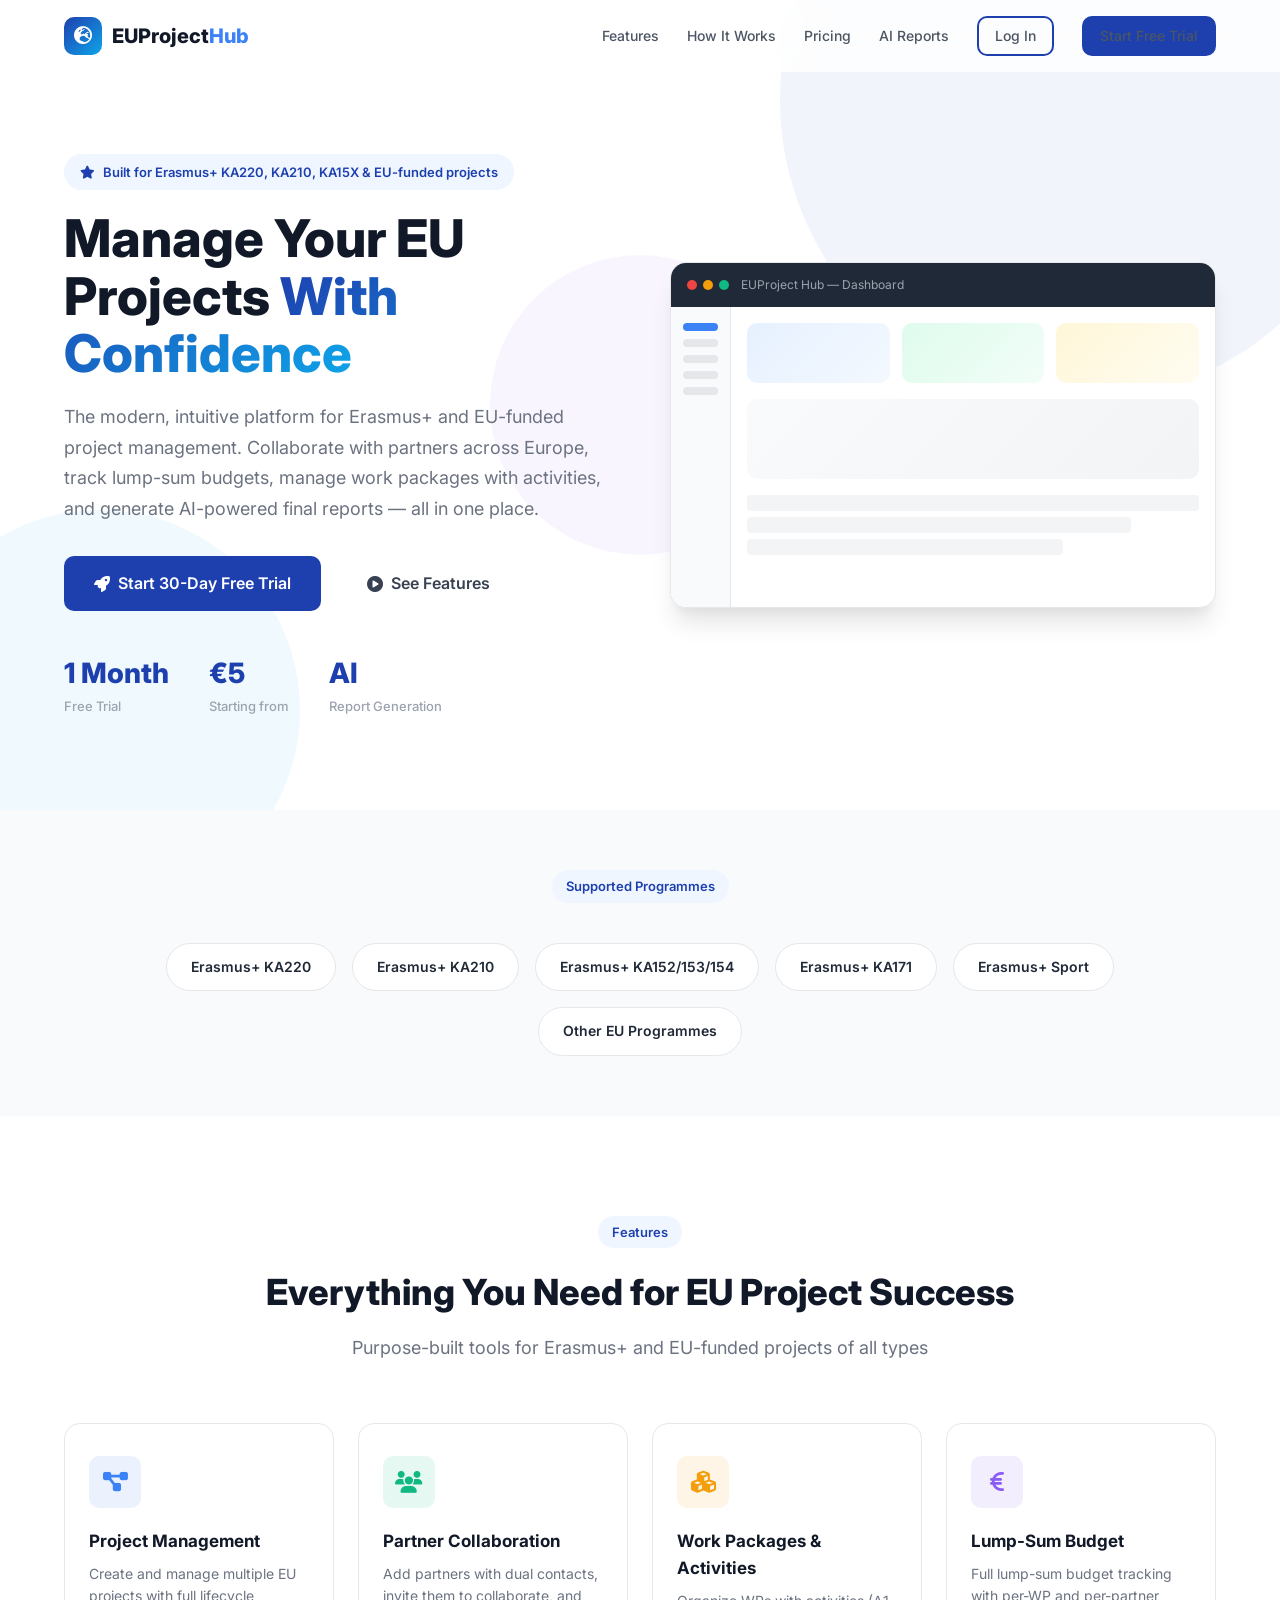
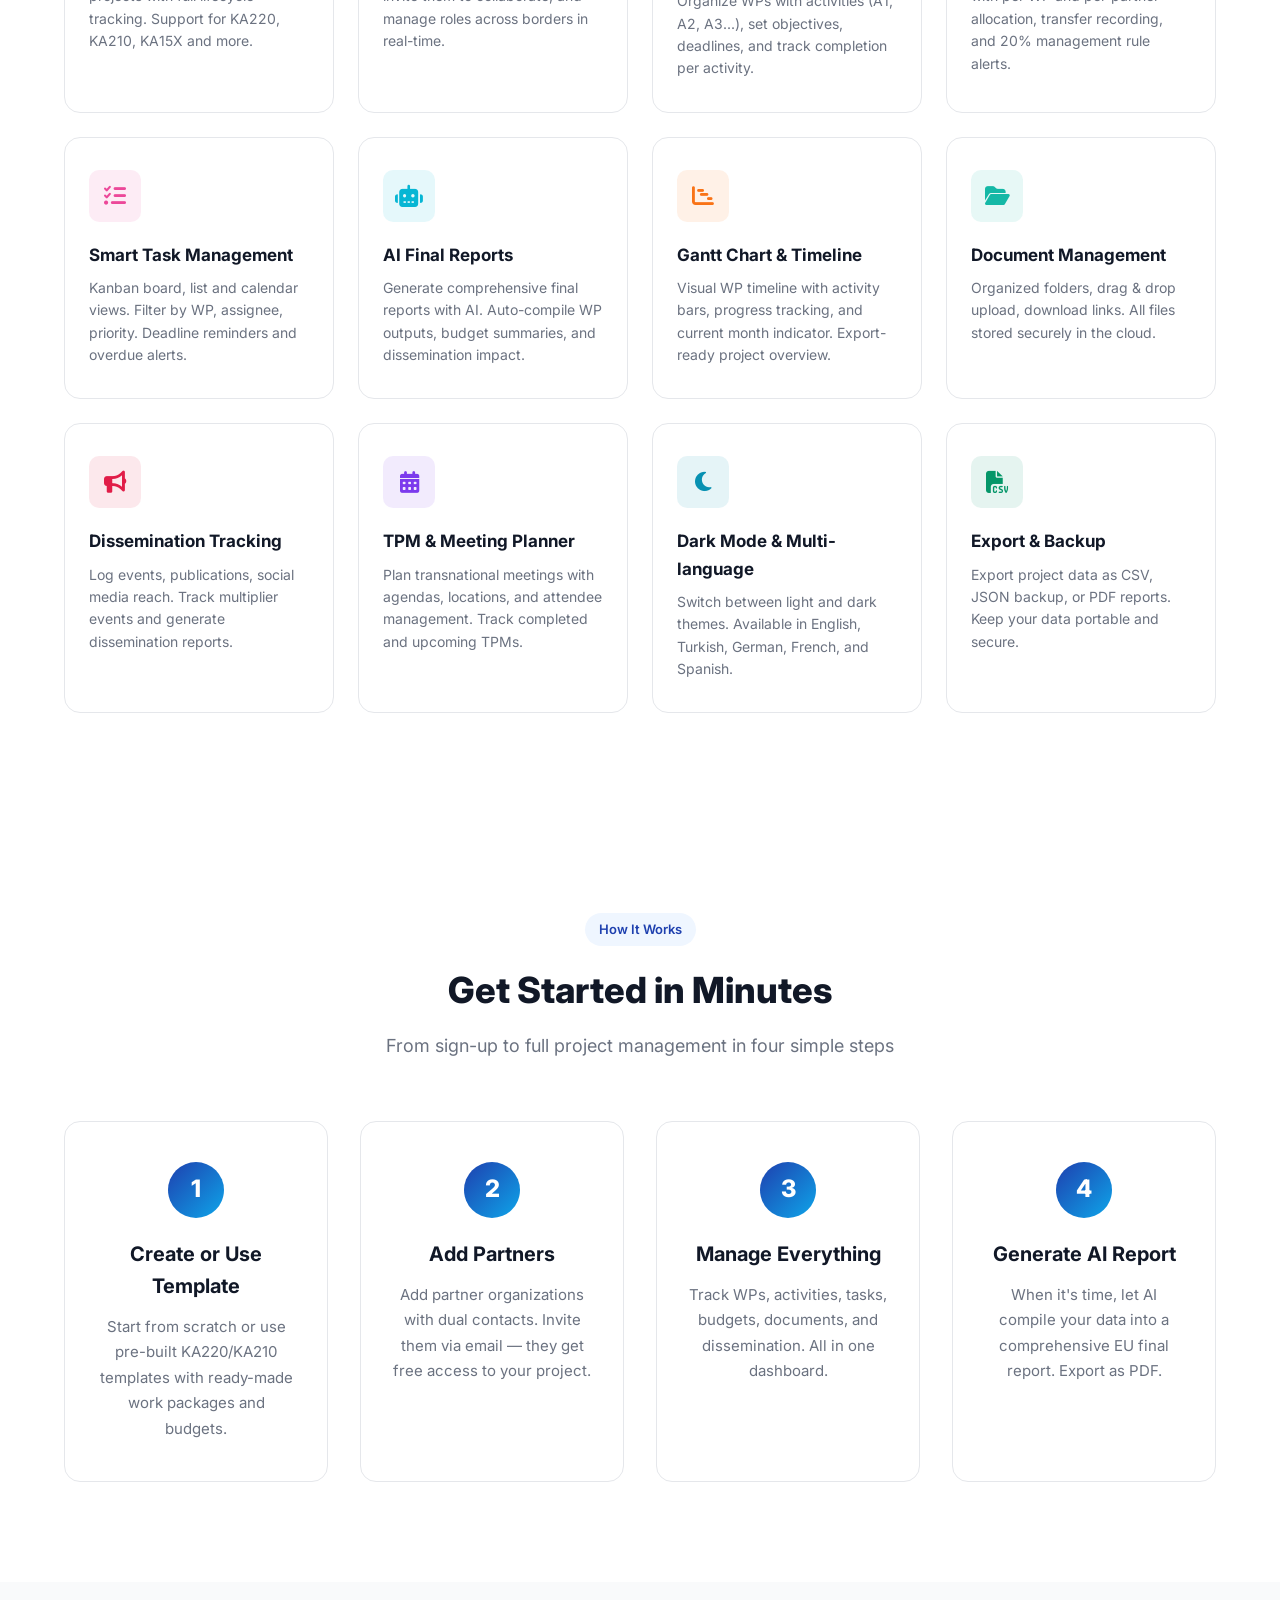
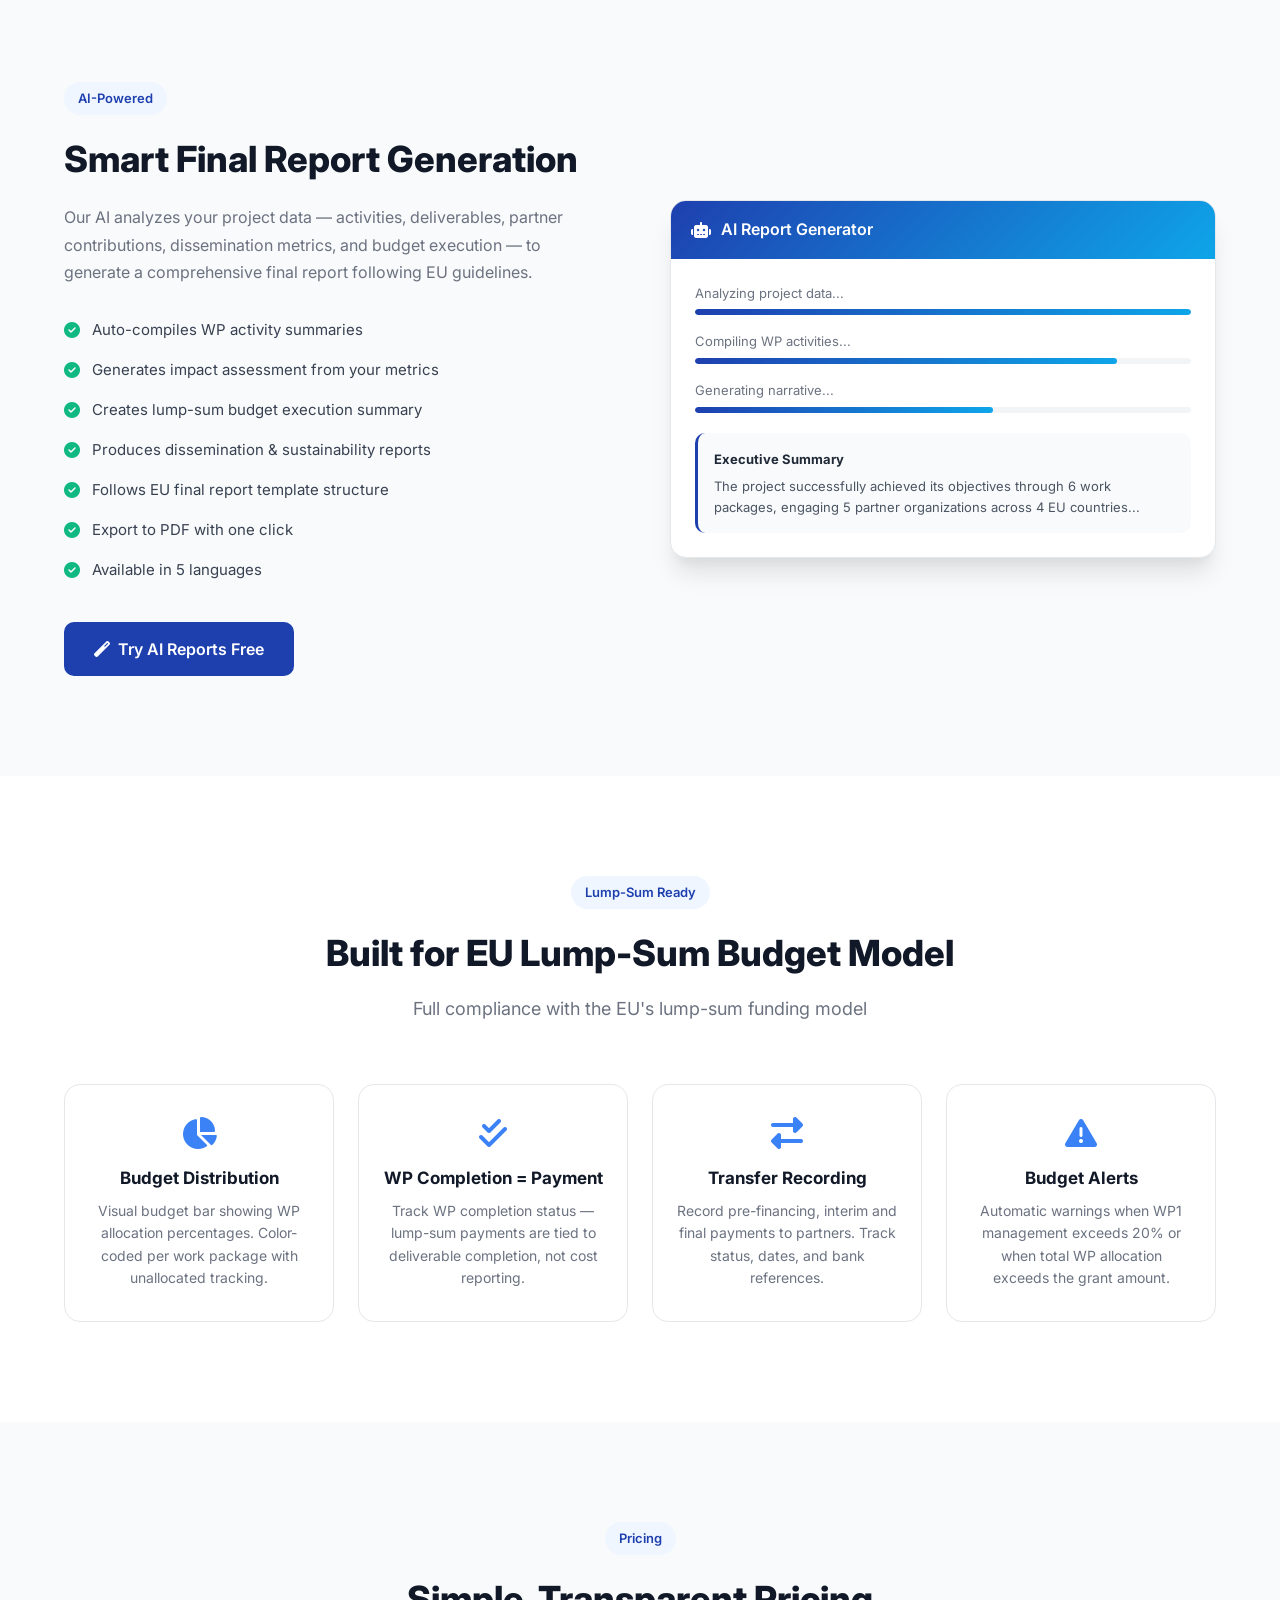
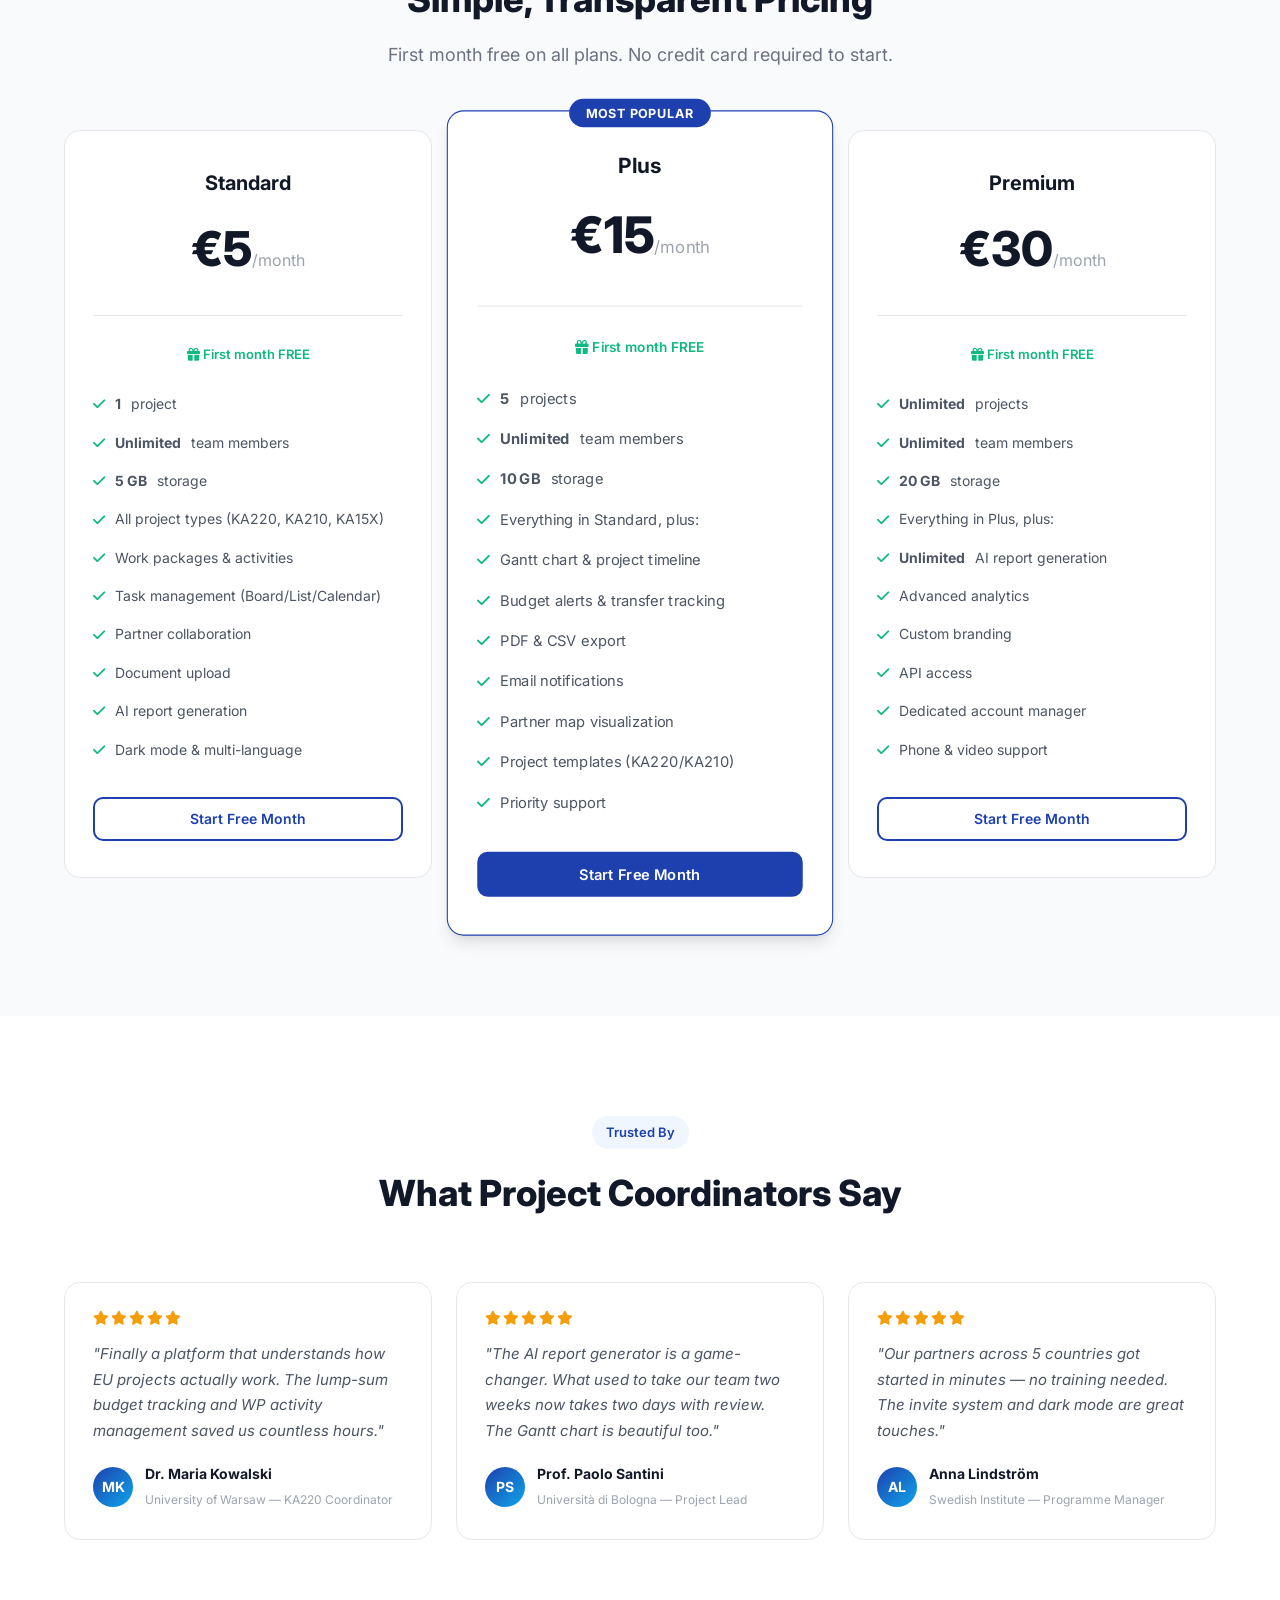
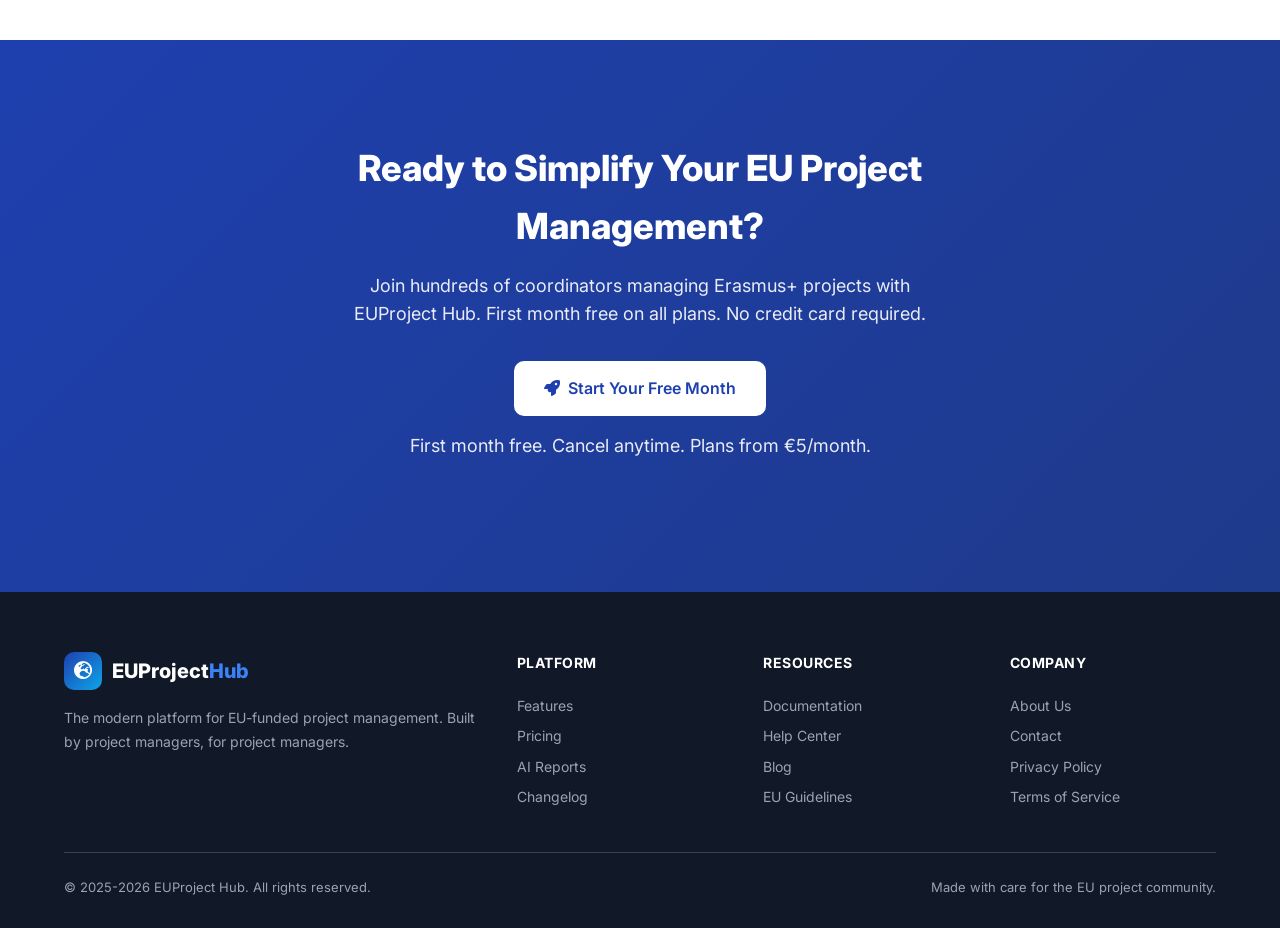
==== commit 62e4e794: "feat: 3-tier pricing" ====
--- a/index.html
+++ b/index.html
@@ -42,8 +42,8 @@
                     <a href="#features" class="btn btn-ghost btn-lg"><i class="fas fa-play-circle"></i> See Features</a>
                 </div>
                 <div class="hero-stats">
-                    <div class="hero-stat"><span class="stat-number">30</span><span class="stat-label">Days Free Trial</span></div>
-                    <div class="hero-stat"><span class="stat-number">€15</span><span class="stat-label">/month after</span></div>
+                    <div class="hero-stat"><span class="stat-number">1 Month</span><span class="stat-label">Free Trial</span></div>
+                    <div class="hero-stat"><span class="stat-number">€5</span><span class="stat-label">Starting from</span></div>
                     <div class="hero-stat"><span class="stat-number">AI</span><span class="stat-label">Report Generation</span></div>
                 </div>
             </div>
@@ -157,31 +157,34 @@
     <!-- Pricing -->
     <section class="section pricing-section" id="pricing">
         <div class="container">
-            <div class="section-header"><span class="section-badge">Pricing</span><h2>Simple, Transparent Pricing</h2><p>Start with a 30-day free trial. No credit card required.</p></div>
+            <div class="section-header"><span class="section-badge">Pricing</span><h2>Simple, Transparent Pricing</h2><p>First month free on all plans. No credit card required to start.</p></div>
             <div class="pricing-grid">
                 <div class="pricing-card">
-                    <div class="pricing-header"><h3>Free Trial</h3><div class="pricing-price"><span class="price-amount">€0</span><span class="price-period">/30 days</span></div></div>
+                    <div class="pricing-header"><h3>Standard</h3><div class="pricing-price"><span class="price-amount">€5</span><span class="price-period">/month</span></div></div>
+                    <p style="text-align:center;font-size:13px;color:var(--success);font-weight:600;margin-bottom:20px"><i class="fas fa-gift"></i> First month FREE</p>
                     <ul class="pricing-features">
-                        <li><i class="fas fa-check"></i> Full platform access for 30 days</li>
+                        <li><i class="fas fa-check"></i> <strong>1</strong> project</li>
+                        <li><i class="fas fa-check"></i> <strong>Unlimited</strong> team members</li>
+                        <li><i class="fas fa-check"></i> <strong>5 GB</strong> storage</li>
                         <li><i class="fas fa-check"></i> All project types (KA220, KA210, KA15X)</li>
-                        <li><i class="fas fa-check"></i> Partner collaboration</li>
                         <li><i class="fas fa-check"></i> Work packages & activities</li>
                         <li><i class="fas fa-check"></i> Task management (Board/List/Calendar)</li>
+                        <li><i class="fas fa-check"></i> Partner collaboration</li>
                         <li><i class="fas fa-check"></i> Document upload</li>
                         <li><i class="fas fa-check"></i> AI report generation</li>
                         <li><i class="fas fa-check"></i> Dark mode & multi-language</li>
                     </ul>
-                    <a href="app.html#register" class="btn btn-outline btn-block">Start Free Trial</a>
+                    <a href="app.html#register" class="btn btn-outline btn-block">Start Free Month</a>
                 </div>
                 <div class="pricing-card pricing-featured">
                     <div class="pricing-badge">Most Popular</div>
-                    <div class="pricing-header"><h3>Premium</h3><div class="pricing-price"><span class="price-amount">€15</span><span class="price-period">/month</span></div></div>
+                    <div class="pricing-header"><h3>Plus</h3><div class="pricing-price"><span class="price-amount">€15</span><span class="price-period">/month</span></div></div>
+                    <p style="text-align:center;font-size:13px;color:var(--success);font-weight:600;margin-bottom:20px"><i class="fas fa-gift"></i> First month FREE</p>
                     <ul class="pricing-features">
-                        <li><i class="fas fa-check"></i> <strong>Everything in Free Trial, forever</strong></li>
-                        <li><i class="fas fa-check"></i> <strong>Unlimited</strong> projects</li>
-                        <li><i class="fas fa-check"></i> <strong>Unlimited</strong> partners & invites</li>
-                        <li><i class="fas fa-check"></i> <strong>Unlimited</strong> AI report generation</li>
-                        <li><i class="fas fa-check"></i> <strong>Unlimited</strong> file storage</li>
+                        <li><i class="fas fa-check"></i> <strong>5</strong> projects</li>
+                        <li><i class="fas fa-check"></i> <strong>Unlimited</strong> team members</li>
+                        <li><i class="fas fa-check"></i> <strong>10 GB</strong> storage</li>
+                        <li><i class="fas fa-check"></i> Everything in Standard, plus:</li>
                         <li><i class="fas fa-check"></i> Gantt chart & project timeline</li>
                         <li><i class="fas fa-check"></i> Budget alerts & transfer tracking</li>
                         <li><i class="fas fa-check"></i> PDF & CSV export</li>
@@ -190,19 +193,24 @@
                         <li><i class="fas fa-check"></i> Project templates (KA220/KA210)</li>
                         <li><i class="fas fa-check"></i> Priority support</li>
                     </ul>
-                    <a href="app.html#register" class="btn btn-primary btn-block">Get Premium</a>
+                    <a href="app.html#register" class="btn btn-primary btn-block">Start Free Month</a>
                 </div>
                 <div class="pricing-card">
-                    <div class="pricing-header"><h3>Team / Invited</h3><div class="pricing-price"><span class="price-amount">Free</span><span class="price-period">for partners</span></div></div>
+                    <div class="pricing-header"><h3>Premium</h3><div class="pricing-price"><span class="price-amount">€30</span><span class="price-period">/month</span></div></div>
+                    <p style="text-align:center;font-size:13px;color:var(--success);font-weight:600;margin-bottom:20px"><i class="fas fa-gift"></i> First month FREE</p>
                     <ul class="pricing-features">
-                        <li><i class="fas fa-check"></i> Access projects you're invited to</li>
-                        <li><i class="fas fa-check"></i> Full edit access within shared projects</li>
-                        <li><i class="fas fa-check"></i> Upload documents & manage tasks</li>
-                        <li><i class="fas fa-check"></i> View budgets & dissemination</li>
-                        <li><i class="fas fa-check"></i> No subscription needed</li>
-                        <li><i class="fas fa-info-circle" style="color:var(--gray-400)"></i> <em>Creating own projects requires Premium</em></li>
-                    </ul>
-                    <a href="app.html#register" class="btn btn-outline btn-block">Join as Partner</a>
+                        <li><i class="fas fa-check"></i> <strong>Unlimited</strong> projects</li>
+                        <li><i class="fas fa-check"></i> <strong>Unlimited</strong> team members</li>
+                        <li><i class="fas fa-check"></i> <strong>20 GB</strong> storage</li>
+                        <li><i class="fas fa-check"></i> Everything in Plus, plus:</li>
+                        <li><i class="fas fa-check"></i> <strong>Unlimited</strong> AI report generation</li>
+                        <li><i class="fas fa-check"></i> Advanced analytics</li>
+                        <li><i class="fas fa-check"></i> Custom branding</li>
+                        <li><i class="fas fa-check"></i> API access</li>
+                        <li><i class="fas fa-check"></i> Dedicated account manager</li>
+                        <li><i class="fas fa-check"></i> Phone & video support</li>
+                    </ul>
+                    <a href="app.html#register" class="btn btn-outline btn-block">Start Free Month</a>
                 </div>
             </div>
         </div>
@@ -223,7 +231,7 @@
     <!-- CTA -->
     <section class="section cta-section">
         <div class="container">
-            <div class="cta-content"><h2>Ready to Simplify Your EU Project Management?</h2><p>Join hundreds of coordinators managing Erasmus+ projects with EUProject Hub. 30-day free trial, no credit card required.</p><div class="cta-buttons"><a href="app.html#register" class="btn btn-white btn-lg"><i class="fas fa-rocket"></i> Start Your Free Trial</a></div><p class="cta-note">30 days free. Cancel anytime. Partners join for free.</p></div>
+            <div class="cta-content"><h2>Ready to Simplify Your EU Project Management?</h2><p>Join hundreds of coordinators managing Erasmus+ projects with EUProject Hub. First month free on all plans. No credit card required.</p><div class="cta-buttons"><a href="app.html#register" class="btn btn-white btn-lg"><i class="fas fa-rocket"></i> Start Your Free Month</a></div><p class="cta-note">First month free. Cancel anytime. Plans from €5/month.</p></div>
         </div>
     </section>
 
